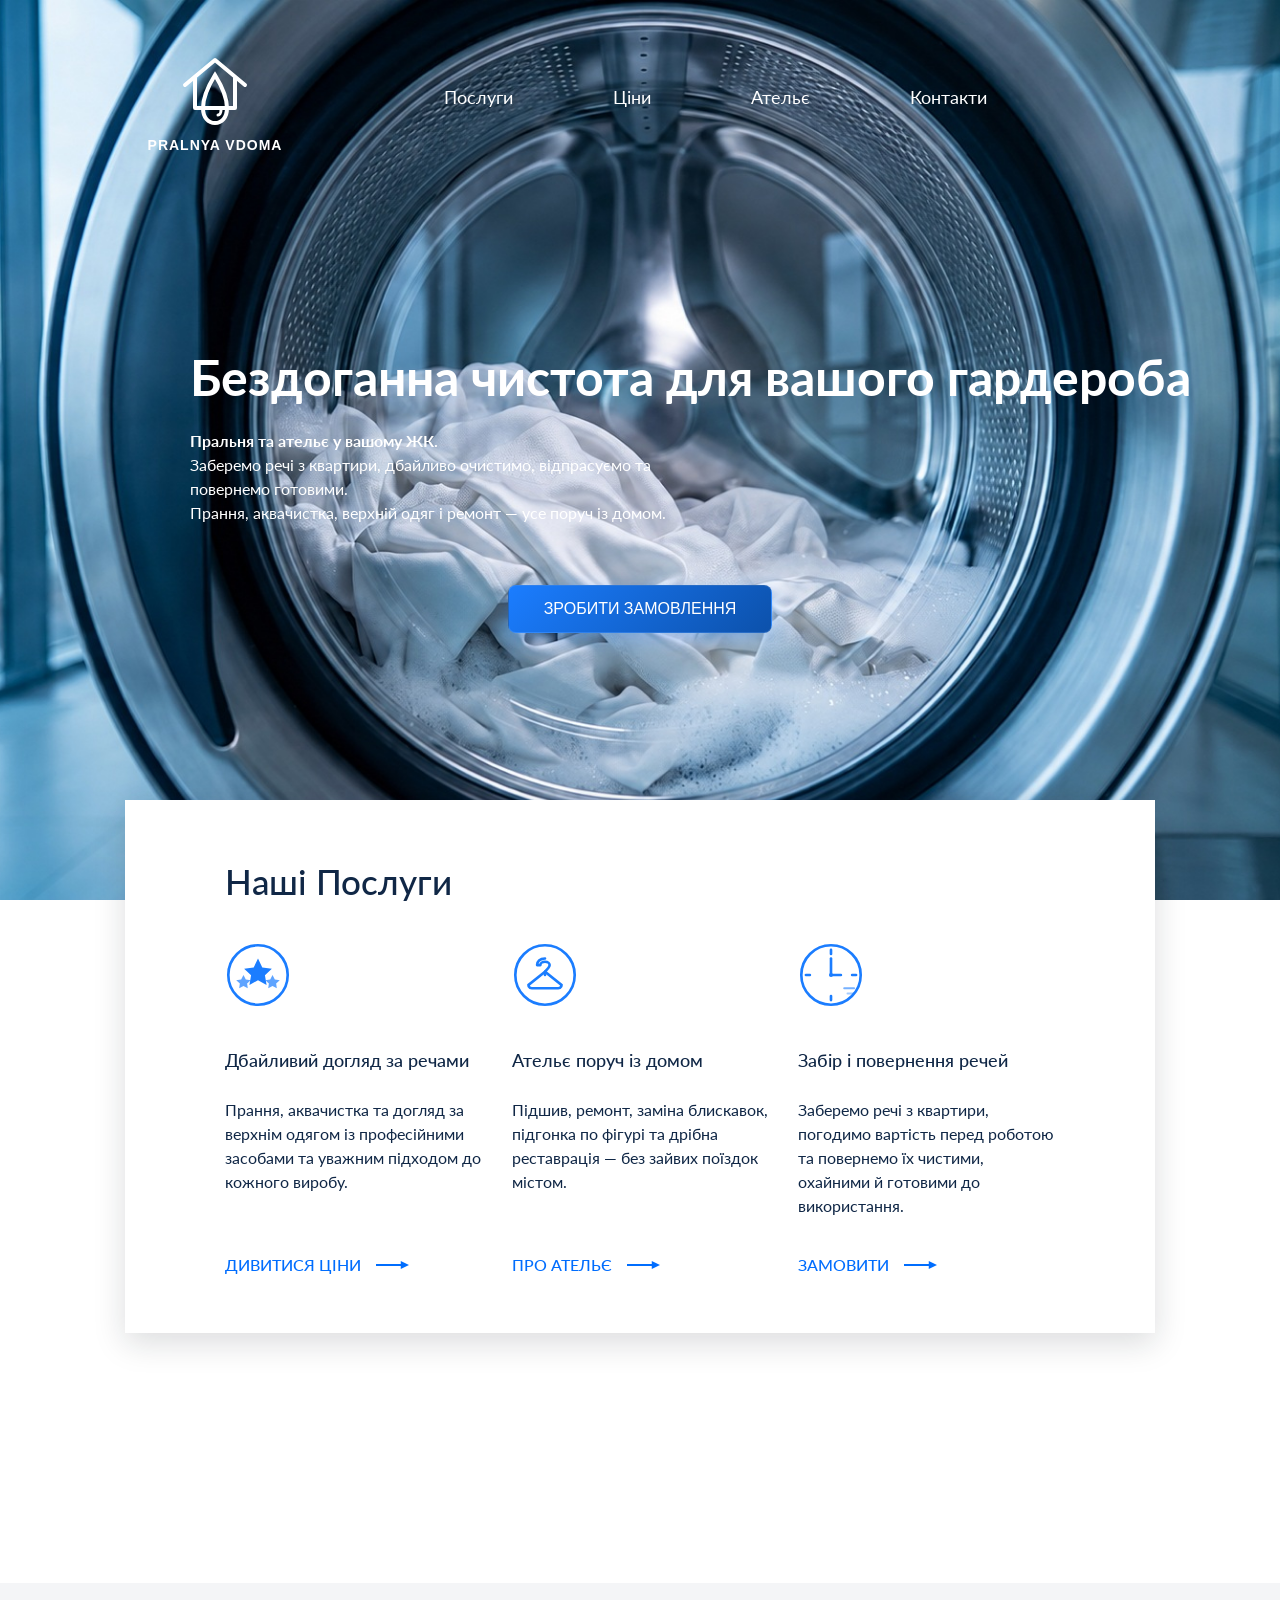
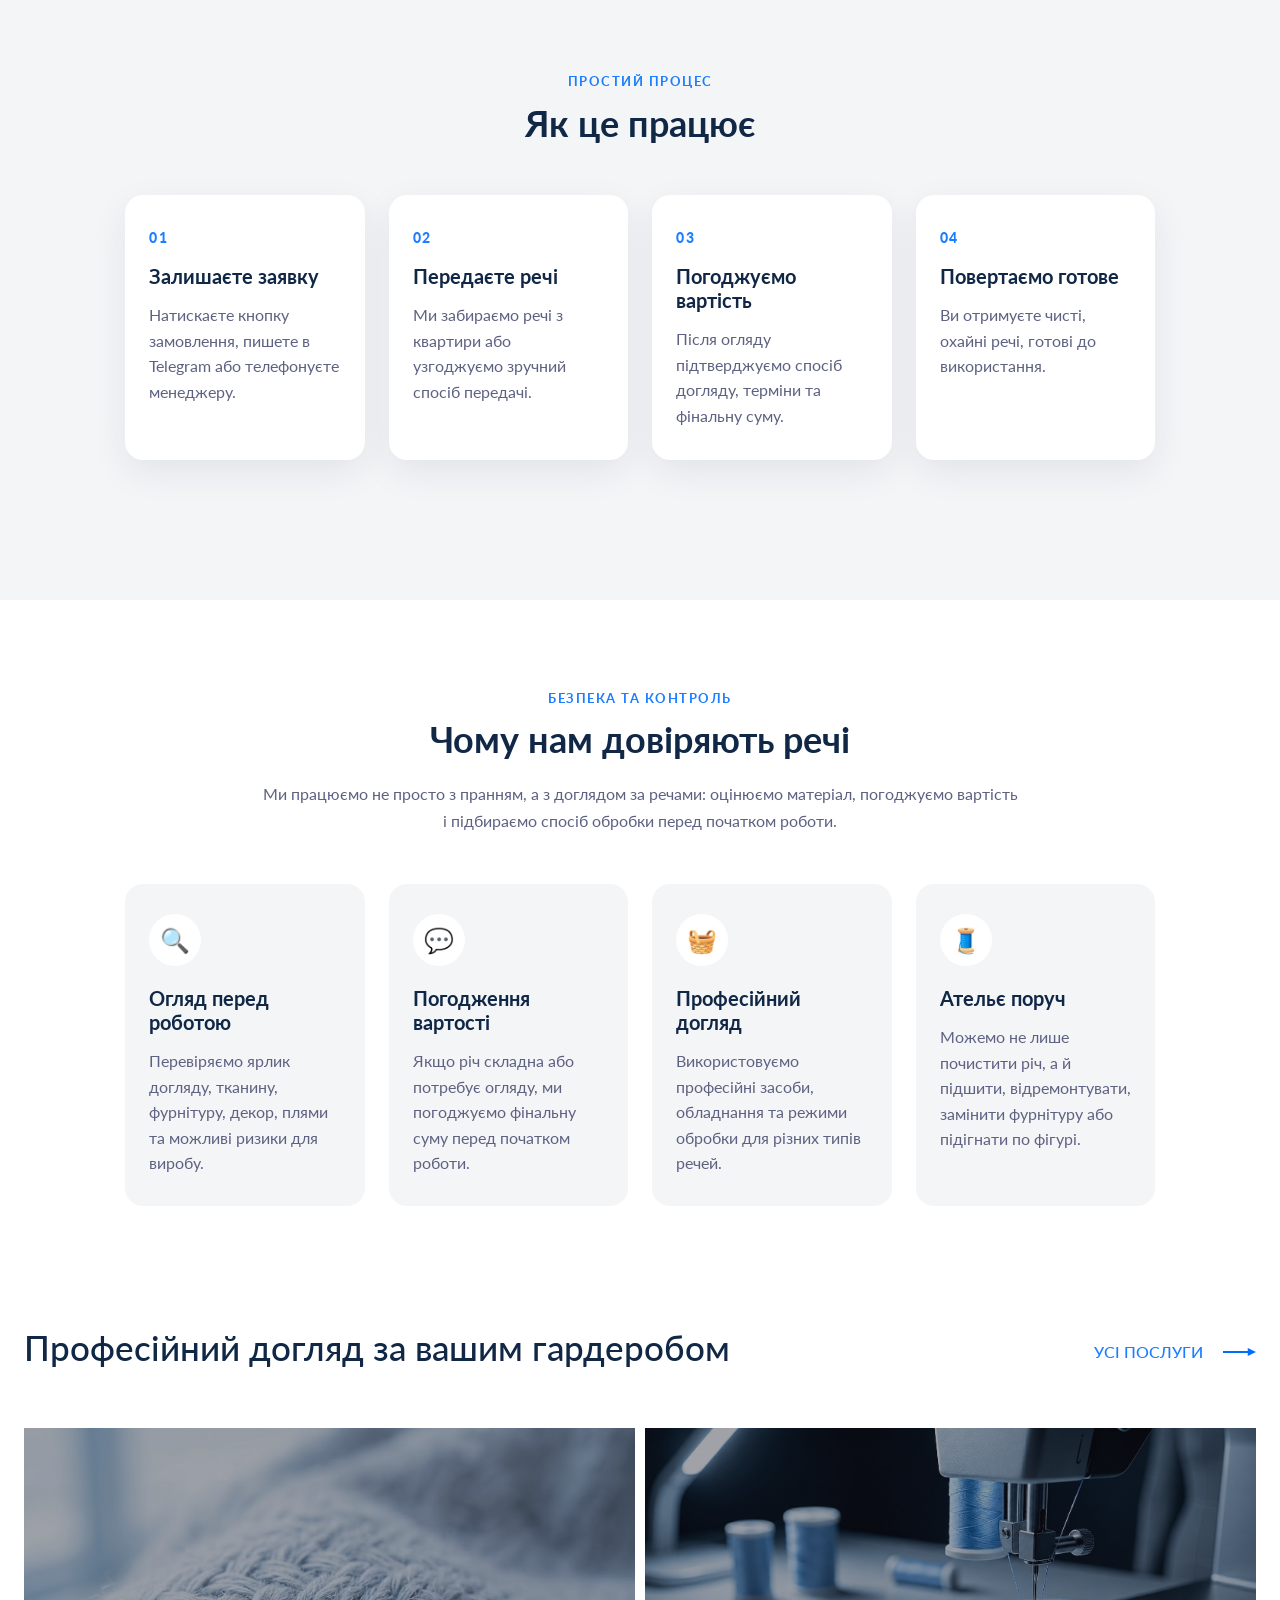
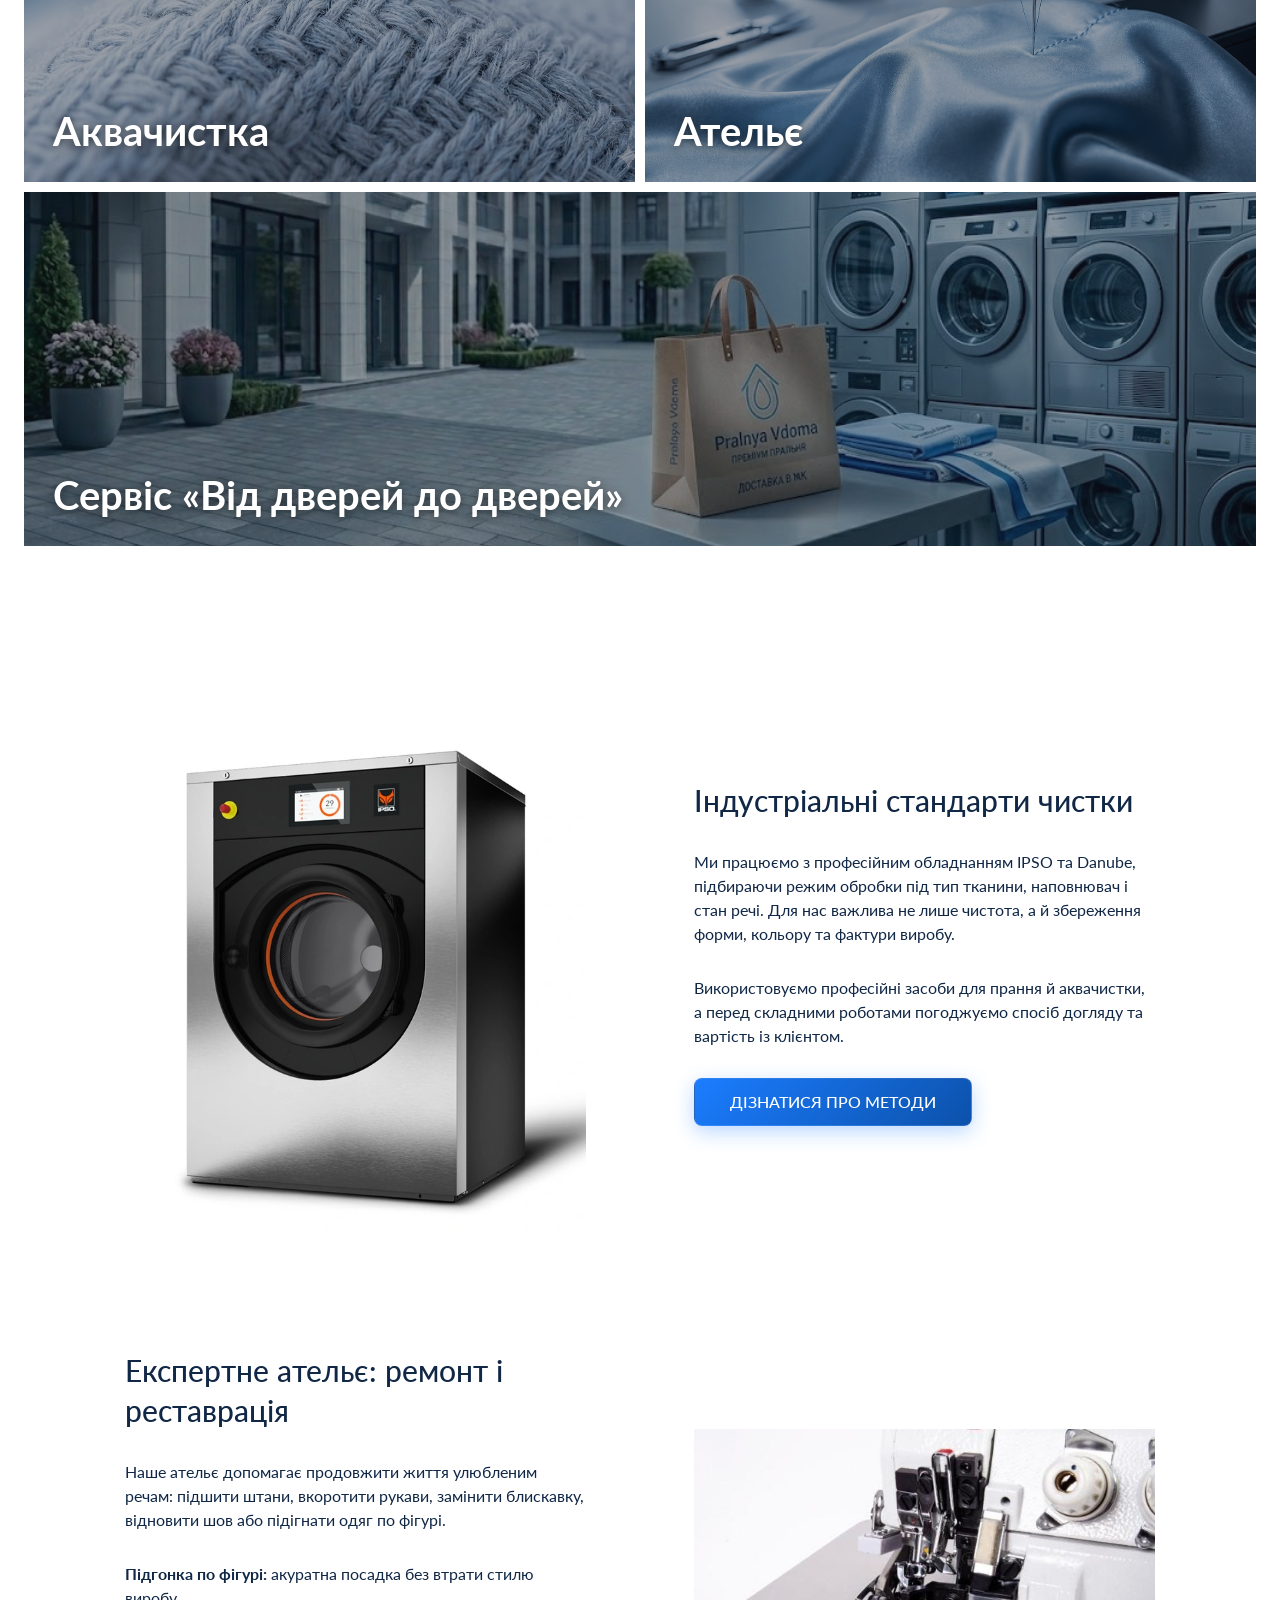
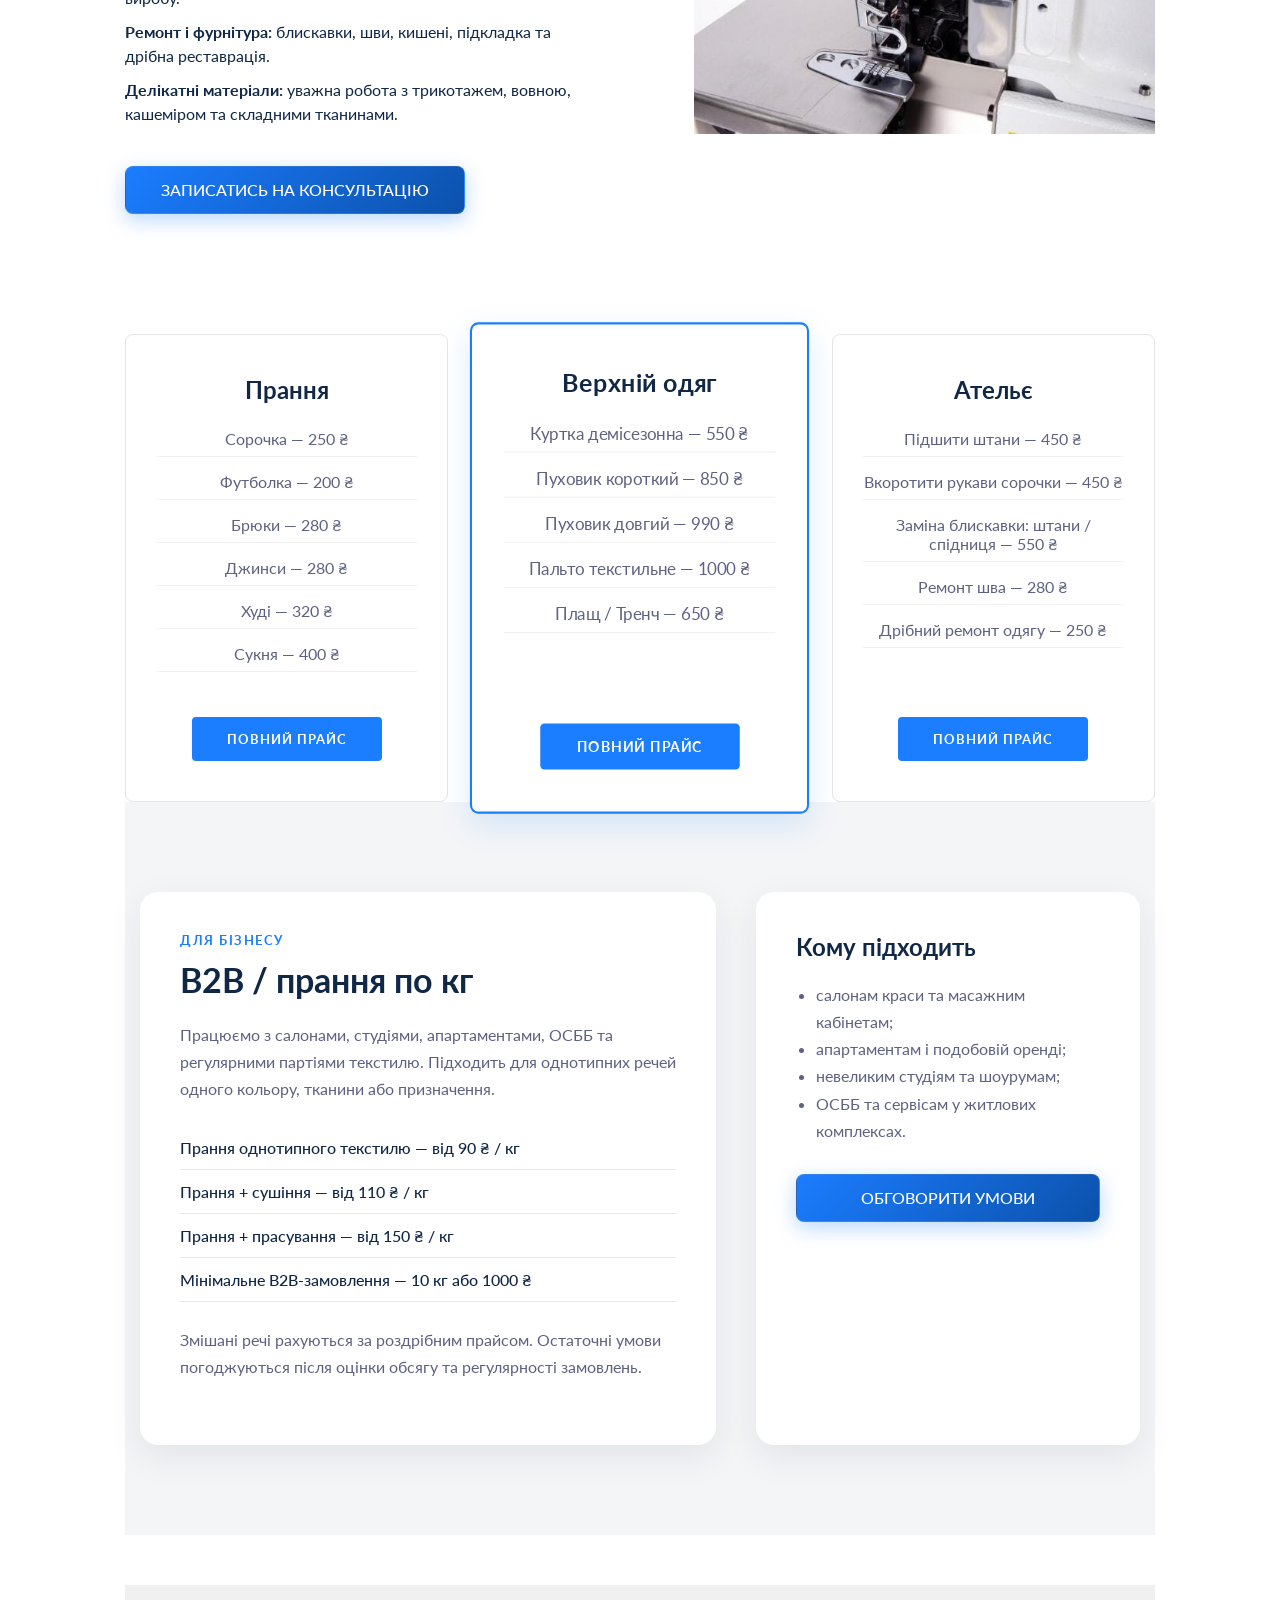
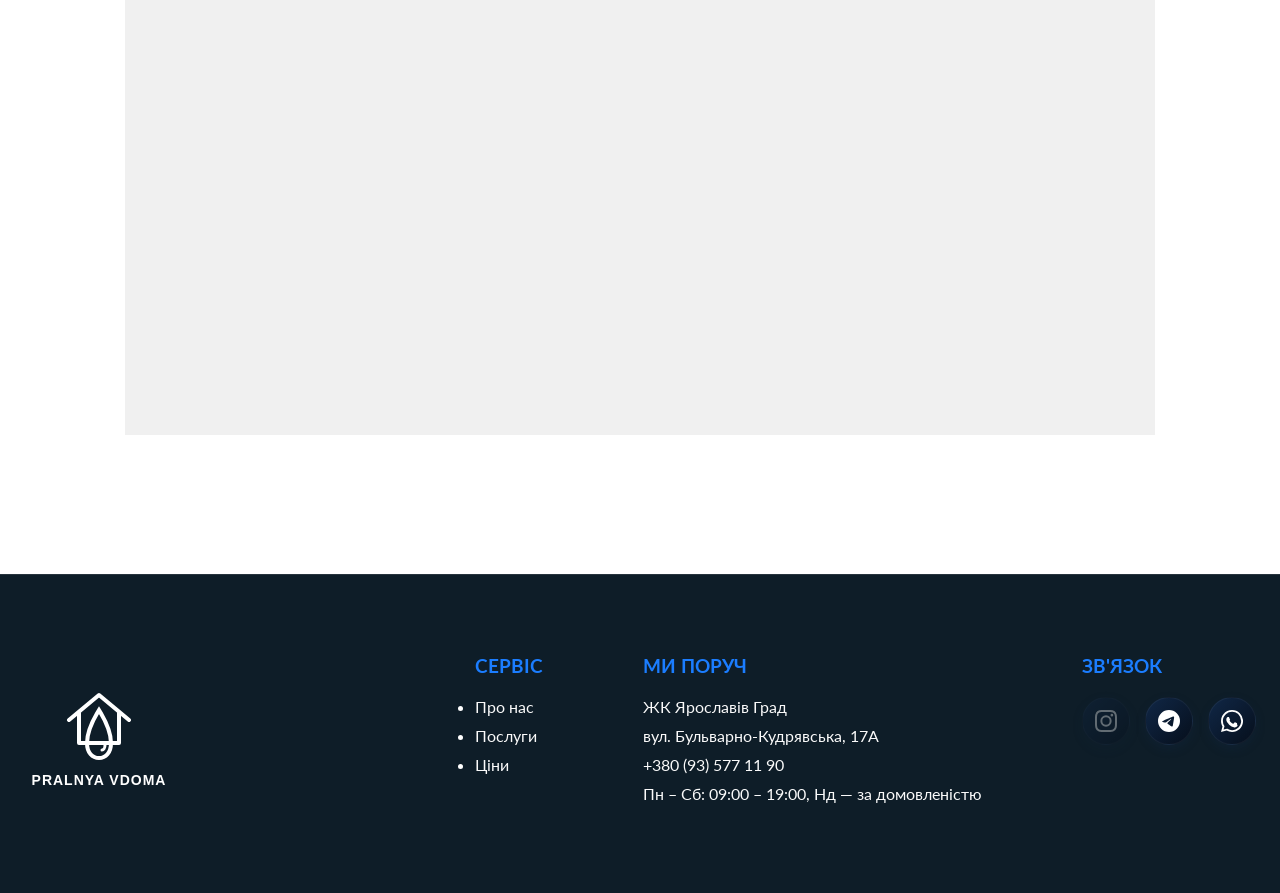
==== index.html @ 234499b7 "site: price list from single source (js/prices.js reads /api/prices, static copy built by tools/buil" ====
<!DOCTYPE html>
<html lang="uk">
<head>
    <meta charset="UTF-8">
    <meta name="viewport" content="width=device-width, initial-scale=1, viewport-fit=cover">
    <meta name="description" content="Пральня та ательє у Києві. Прання, аквачистка, догляд за верхнім одягом, домашній текстиль, ательє та забір речей з квартири.">
    <meta property="og:title" content="Pralnya Vdoma — пральня та ательє у Києві">
    <meta property="og:description" content="Прання, аквачистка, ательє, догляд за верхнім одягом та забір речей з квартири у Києві.">
    <meta property="og:image" content="https://mykich.github.io/pralnyavdoma/img/jpg/intro.jpg">
    <meta property="og:url" content="https://mykich.github.io/pralnyavdoma/">
    <meta property="og:type" content="website">
    <meta property="og:locale" content="uk_UA">
    <meta name="twitter:card" content="summary_large_image">
    <meta name="twitter:title" content="Pralnya Vdoma — пральня та ательє у Києві">
    <meta name="twitter:description" content="Прання, аквачистка, ательє та забір речей з квартири у Києві.">
    <meta name="twitter:image" content="https://mykich.github.io/pralnyavdoma/img/jpg/intro.jpg">
    <link rel="canonical" href="https://mykich.github.io/pralnyavdoma/">
    <link rel="preconnect" href="https://fonts.googleapis.com">
    <link rel="preconnect" href="https://fonts.gstatic.com" crossorigin>
    <link href="https://fonts.googleapis.com/css2?family=Lato:ital,wght@0,100;0,300;0,400;0,700;0,900;1,100;1,300;1,400;1,700;1,900&display=swap" rel="stylesheet">
    <link rel="stylesheet" href="./style/reset.css">
    <link rel="stylesheet" href="./style/style.css">
    <link rel="stylesheet" href="./style/adaptive.css">
    <title>Pralnya Vdoma — пральня та ательє у Києві</title>
    <link rel="icon" type="image/png" href="./img/favicon/favicon-96x96.png" sizes="96x96" />
    <link rel="icon" type="image/svg+xml" href="./img/favicon/favicon.svg" />
    <link rel="shortcut icon" href="./img/favicon/favicon.ico" />
    <link rel="apple-touch-icon" sizes="180x180" href="./img/favicon/apple-touch-icon.png" />
    <link rel="manifest" href="./img/favicon/site.webmanifest" />
    <script type="application/ld+json">
    {
      "@context": "https://schema.org",
      "@type": "DryCleaningOrLaundry",
      "name": "Pralnya Vdoma",
      "description": "Пральня та ательє у Києві: прання, аквачистка, верхній одяг, домашній текстиль, ательє, забір речей з квартири.",
      "url": "https://mykich.github.io/pralnyavdoma/",
      "image": "https://mykich.github.io/pralnyavdoma/img/jpg/intro.jpg",
      "telephone": "+380935771190",
      "priceRange": "₴₴",
      "address": {
        "@type": "PostalAddress",
        "streetAddress": "вул. Бульварно-Кудрявська, 17А",
        "addressLocality": "Київ",
        "addressCountry": "UA"
      },
      "openingHoursSpecification": [{
        "@type": "OpeningHoursSpecification",
        "dayOfWeek": ["Monday", "Tuesday", "Wednesday", "Thursday", "Friday", "Saturday"],
        "opens": "09:00",
        "closes": "19:00"
      }],
      "sameAs": ["https://t.me/CleanHomeKyivBot"]
    }
    </script>
</head>
<body>
    <!--header start-->
    <header class="header">
    <div class="wrapper">
        <div class="header__wrapper">
            <div class="header__logo">
                <a href="#intro" class="js-scroll">
                    <img class="header__logo-img header__logo-pic" src="./img/svg/intro__logo.svg" alt="Pralnya Vdoma">
                </a>
            </div>
            
            <nav class="header__nav">
                <ul class="header__list">
                    <li class="header__item"><a href="#services" class="header__link js-scroll">Послуги</a></li>
                    <li class="header__item"><a href="#prices" class="header__link js-scroll">Ціни</a></li>
                    <li class="header__item"><a href="#tailoring" class="header__link js-scroll">Ательє</a></li>
                    <li class="header__item"><a href="#contacts" class="header__link js-scroll">Контакти</a></li>
                </ul>
                <div class="header__nav-close">
                    <span class="header__nav-close-line"></span>
                    <span class="header__nav-close-line"></span>
                </div>
            </nav>

              <div class="header__burger" id="burger">
    <span class="burger-text">PRALNYA VDOMA</span>
             </div>
        </div>
    </div>
</header>
    <!--header end-->

    <!--intro start-->
<main class="main">
    <section class="intro" id="intro">
        <div class="wrapper">
            <h1 class="intro__title">Бездоганна чистота для вашого гардероба</h1>
           <p class="intro__text">
    <strong>Пральня та ательє у вашому ЖК.</strong><br>
    Заберемо речі з квартири, дбайливо очистимо, відпрасуємо та повернемо готовими.<br>
    Прання, аквачистка, верхній одяг і ремонт — усе поруч із домом.
</p>
            
            <!-- Ось тут замінили form на div і додали атрибути кнопці -->
            <div class="search__form">
    <fieldset class="serach__form-wrap search__form-fieldset">
        <div class="search__form-info search__form-info--center">
            <!-- Змінили places__card-link на js-open-methods -->
            <button type="button" class="search__btn js-open-methods" data-modal="modal-order-choice">ЗРОБИТИ ЗАМОВЛЕННЯ</button>
        </div>  
    </fieldset>
</div>
    </section>
<!--intro end-->

    <!--benefits start-->
    <section class="benefits" id="services"> <div class="wrapper"> <div class="benefits__wrapper">
            <h2 class="benefits__title">Наші Послуги</h2> <div class="benefits__cards">
                
                <div class="benefits__card">
                    <div class="benefits__card-image">
                        <img src="./img/svg/welcom_to_obigo.svg" alt="Преміальна якість" class="benefits__card_img">
                    </div>
                    <h3 class="benefits__card-title">Дбайливий догляд за речами</h3>
                    <p class="benefits__card-text">Прання, аквачистка та догляд за верхнім одягом із професійними засобами та уважним підходом до кожного виробу.</p>
                    <a href="#prices" class="benefits__card-search js-scroll">ДИВИТИСЯ ЦІНИ</a>
                </div>

                <div class="benefits__card">
                    <div class="benefits__card-image">
                        <img src="./img/svg/guid.svg" alt="Власне ательє" class="benefits__card_img">
                    </div>
                    <h3 class="benefits__card-title">Ательє поруч із домом</h3>
                    <p class="benefits__card-text">Підшив, ремонт, заміна блискавок, підгонка по фігурі та дрібна реставрація — без зайвих поїздок містом.</p>
                    <a href="#tailoring" class="benefits__card-search js-scroll">ПРО АТЕЛЬЄ</a>
                </div>

                <div class="benefits__card">
                    <div class="benefits__card-image">
                        <img src="./img/svg/Promoting_Local_Businesses.svg" alt="Швидкість та комфорт" class="benefits__card_img">
                    </div>
                    <h3 class="benefits__card-title">Забір і повернення речей</h3>
                    <p class="benefits__card-text">Заберемо речі з квартири, погодимо вартість перед роботою та повернемо їх чистими, охайними й готовими до використання.</p>
                    <a href="#contacts" class="benefits__card-search js-scroll">ЗАМОВИТИ</a>
                </div>
                
            </div>
        </div>  
    </div>
</section>
    <!--benefits start-->
<!--how it works start-->
<section class="how-it-works" id="how-it-works">
    <div class="wrapper">
        <div class="how-it-works__top">
            <p class="how-it-works__eyebrow">Простий процес</p>
            <h2 class="how-it-works__title">Як це працює</h2>
        </div>

        <div class="how-it-works__steps">
            <div class="how-it-works__step">
                <span class="how-it-works__number">01</span>
                <h3>Залишаєте заявку</h3>
                <p>Натискаєте кнопку замовлення, пишете в Telegram або телефонуєте менеджеру.</p>
            </div>

            <div class="how-it-works__step">
                <span class="how-it-works__number">02</span>
                <h3>Передаєте речі</h3>
                <p>Ми забираємо речі з квартири або узгоджуємо зручний спосіб передачі.</p>
            </div>

            <div class="how-it-works__step">
                <span class="how-it-works__number">03</span>
                <h3>Погоджуємо вартість</h3>
                <p>Після огляду підтверджуємо спосіб догляду, терміни та фінальну суму.</p>
            </div>

            <div class="how-it-works__step">
                <span class="how-it-works__number">04</span>
                <h3>Повертаємо готове</h3>
                <p>Ви отримуєте чисті, охайні речі, готові до використання.</p>
            </div>
        </div>
    </div>
</section>
<!--how it works end-->
<!--trust start-->
<section class="trust" id="trust">
    <div class="wrapper">
        <div class="trust__top">
            <p class="trust__eyebrow">Безпека та контроль</p>
            <h2 class="trust__title">Чому нам довіряють речі</h2>
            <p class="trust__subtitle">
                Ми працюємо не просто з пранням, а з доглядом за речами: оцінюємо матеріал,
                погоджуємо вартість і підбираємо спосіб обробки перед початком роботи.
            </p>
        </div>

        <div class="trust__cards">
            <div class="trust__card">
                <span class="trust__icon">🔍</span>
                <h3>Огляд перед роботою</h3>
                <p>
                    Перевіряємо ярлик догляду, тканину, фурнітуру, декор, плями та можливі ризики для виробу.
                </p>
            </div>

            <div class="trust__card">
                <span class="trust__icon">💬</span>
                <h3>Погодження вартості</h3>
                <p>
                    Якщо річ складна або потребує огляду, ми погоджуємо фінальну суму перед початком роботи.
                </p>
            </div>

            <div class="trust__card">
                <span class="trust__icon">🧺</span>
                <h3>Професійний догляд</h3>
                <p>
                    Використовуємо професійні засоби, обладнання та режими обробки для різних типів речей.
                </p>
            </div>

            <div class="trust__card">
                <span class="trust__icon">🧵</span>
                <h3>Ательє поруч</h3>
                <p>
                    Можемо не лише почистити річ, а й підшити, відремонтувати, замінити фурнітуру або підігнати по фігурі.
                </p>
            </div>
        </div>
    </div>
</section>
<!--trust end-->
    <section class="places">
    <div class="wrapper__full">
        <div class="places__top">
            <h2 class="places__title section__title">Професійний догляд за вашим гардеробом</h2>
            <a href="#!" class="places__view places__view-link" data-modal="modal-all-services">УСІ ПОСЛУГИ</a>
        </div>

        <div class="places__cards">
            <div class="places__card places__card-top">
                <img src="./img/jpg/квачистка.jpg" alt="Аквачистка" class="places__card-pic">
                <h3 class="places__card-title">Аквачистка</h3>
                <a href="#!" class="places__card-link" data-modal="modal-aquaclean"></a>
            </div>
             
            <div class="places__card places__card-top">
                <img src="./img/jpg/Ателье.jpg" alt="Ательє" class="places__card-pic">
                <h3 class="places__card-title">Ательє</h3>
                <a href="#!" class="places__card-link" data-modal="modal-atelier"></a>
            </div>
            
            <div class="places__card places__card-buttom">
                <img src="./img/jpg/доставка_2.jpg" alt="Доставка" class="places__card-pic">
                <h3 class="places__card-title">Сервіс «Від дверей до дверей»</h3>
                <a href="#!" class="places__card-link" data-modal="modal-delivery"></a>
            </div>
        </div>
    </div>
</section>
<!--places end-->


    <div class="guids" id="about">
    <div class="wrapper">
        <div class="guide__wrap">

          <div class="guide__goide guide">
    <div class="guide__pic">
        <img src="./img/jpg/pralna-mashina-dlya-pralni-20-kg.webp" alt="Обладнання IPSO серії IY" class="guide__thumb">
    </div>
    <div class="guide__info">
        <h3 class="guide__title">Індустріальні стандарти чистки</h3>
<p class="guide__text">
    Ми працюємо з професійним обладнанням IPSO та Danube, підбираючи режим обробки під тип тканини, наповнювач і стан речі.
    Для нас важлива не лише чистота, а й збереження форми, кольору та фактури виробу.
</p>
<p class="guide__text">
    Використовуємо професійні засоби для прання й аквачистки, а перед складними роботами погоджуємо спосіб догляду та вартість із клієнтом.
</p>
        <a href="#methodsModal" class="search__btn js-open-methods">
    ДІЗНАТИСЯ ПРО МЕТОДИ
</a>
    </div>
</div>

<div class="guide__goide guide" id="tailoring">
    <div class="guide__info">
        <h3 class="guide__title">Експертне ательє: ремонт і реставрація</h3>
<p class="guide__text">
    Наше ательє допомагає продовжити життя улюбленим речам: підшити штани, вкоротити рукави, замінити блискавку, відновити шов або підігнати одяг по фігурі.
</p>
<ul class="guide__features">
    <li><strong>Підгонка по фігурі:</strong> акуратна посадка без втрати стилю виробу.</li>
    <li><strong>Ремонт і фурнітура:</strong> блискавки, шви, кишені, підкладка та дрібна реставрація.</li>
    <li><strong>Делікатні матеріали:</strong> уважна робота з трикотажем, вовною, кашеміром та складними тканинами.</li>
</ul>
        <a href="#modal-tailoring" class="search__btn js-open-methods">
    ЗАПИСАТИСЬ НА КОНСУЛЬТАЦІЮ
</a>
    </div>
    <div class="guide__pic guide__pic-buttom">
        <img src="./img/jpg/швейня_ателье.jpg" alt="Майстерня Ательє Pralnya Vdoma" class="guide__thumb">
    </div>
</div>

    <!--prices start-->
<div class="prices__cards" id="prices">
    <div class="prices__card">
        <h3 class="prices__card-title">Прання</h3>
        <ul class="prices__list" data-price-ids="3,1,8,7,6,10"><li>Сорочка — 250 ₴</li><li>Футболка — 200 ₴</li><li>Брюки — 280 ₴</li><li>Джинси — 280 ₴</li><li>Худі — 320 ₴</li><li>Сукня — 400 ₴</li></ul>
        <a href="#!" class="prices__card-btn places__card-link" data-modal="modal-price-washing">ПОВНИЙ ПРАЙС</a>
    </div>

    <div class="prices__card prices__card-popular">
        <h3 class="prices__card-title">Верхній одяг</h3>
        <ul class="prices__list" data-price-ids="102,104,105,103,107"><li>Куртка демісезонна — 550 ₴</li><li>Пуховик короткий — 850 ₴</li><li>Пуховик довгий — 990 ₴</li><li>Пальто текстильне — 1000 ₴</li><li>Плащ / Тренч — 650 ₴</li></ul>
        <a href="#!" class="prices__card-btn places__card-link" data-modal="modal-price-outerwear">ПОВНИЙ ПРАЙС</a>
    </div>

    <div class="prices__card">
        <h3 class="prices__card-title">Ательє</h3>
        <ul class="prices__list" data-price-ids="601,605,603,602,607"><li>Підшити штани — 450 ₴</li><li>Вкоротити рукави сорочки — 450 ₴</li><li>Заміна блискавки: штани / спідниця — 550 ₴</li><li>Ремонт шва — 280 ₴</li><li>Дрібний ремонт одягу — 250 ₴</li></ul>
        <a href="#!" class="prices__card-btn places__card-link" data-modal="modal-price-atelier">ПОВНИЙ ПРАЙС</a>
    </div>
</div>
<!--prices end-->
<!--b2b start-->
<section class="b2b" id="b2b">
    <div class="wrapper">
        <div class="b2b__content">
            <div class="b2b__info">
                <p class="b2b__eyebrow">Для бізнесу</p>
                <h2 class="b2b__title">B2B / прання по кг</h2>
                <p class="b2b__text">
                    Працюємо з салонами, студіями, апартаментами, ОСББ та регулярними партіями текстилю.
                    Підходить для однотипних речей одного кольору, тканини або призначення.
                </p>

                <ul class="b2b__list" data-price-b2b><li>Прання однотипного текстилю — від 90 ₴ / кг</li><li>Прання + сушіння — від 110 ₴ / кг</li><li>Прання + прасування — від 150 ₴ / кг</li><li>Мінімальне B2B-замовлення — 10 кг або 1000 ₴</li></ul>

                <p class="b2b__note">
                    Змішані речі рахуються за роздрібним прайсом. Остаточні умови погоджуються після оцінки обсягу та регулярності замовлень.
                </p>
            </div>

            <div class="b2b__card">
                <h3>Кому підходить</h3>
                <ul>
                    <li>салонам краси та масажним кабінетам;</li>
                    <li>апартаментам і подобовій оренді;</li>
                    <li>невеликим студіям та шоурумам;</li>
                    <li>ОСББ та сервісам у житлових комплексах.</li>
                </ul>

                <a href="https://t.me/CleanHomeKyivBot?start=b2b" target="_blank" class="search__btn b2b__btn">
                    Обговорити умови
                </a>
            </div>
        </div>
    </div>
</section>
<!--b2b end-->
  
<!--maps start-->
       <section class="map">
    <div class="map__container">
        <iframe 
            src="https://www.google.com/maps/embed?pb=!1m18!1m12!1m3!1d2540.383186178385!2d30.50508687635601!3d50.45260117159265!2m3!1f0!2f0!3f0!3m2!1i1024!2i768!4f13.1!3m3!1m2!1s0x40d4ce5e1b5b591d%3A0xe4701bdf62ed0aaa!2z0pYQmiAi0K_RgNC-0YHQu9Cw0LLRltCyINCT0YDQsNC0Ig!5e0!3m2!1suk!2sua!4v1713271500000!5m2!1suk!2sua" 
            width="100%" 
            height="450" 
            class="map__iframe"
            allowfullscreen="" 
            loading="lazy" 
            referrerpolicy="no-referrer-when-downgrade">
        </iframe>
    </div>
</section>
<!--maps end-->
</main>
 <footer class="footer" id="contacts"> <div class="wrapper footer__wrapper">
        <div class="footer__item">
            <a href="#intro" class="footer__logo-link">
                <img src="./img/svg/intro__logo.svg" alt="Pralnya Vdoma" class="footer__logo-pic">
            </a>
        </div>

        <nav class="footer__menu"> <div class="footer__menu-items">
                <div class="footer__item-col">
                    <h3 class="footer__menu-title">СЕРВІС</h3>
                    <ul class="footer__menu-list">
                        <li><a href="#about" class="footer__menu-link">Про нас</a></li>
                        <li><a href="#services" class="footer__menu-link">Послуги</a></li>
                        <li><a href="#prices" class="footer__menu-link">Ціни</a></li>
                    </ul>
                </div>

                <div class="footer__item-col">
                    <h3 class="footer__menu-title">МИ ПОРУЧ</h3>
                    <ul class="footer__menu-list">
                        <li class="footer__menu-info">ЖК Ярославів Град</li>
                        <li class="footer__menu-info">вул. Бульварно-Кудрявська, 17А</li> 
                        <li class="footer__menu-info"><a href="tel:+380935771190" class="footer__menu-link">+380 (93) 577 11 90</a></li>
                        <li class="footer__menu-info">Пн – Сб: 09:00 – 19:00, Нд — за домовленістю</li>
                    </ul>
                </div>

                <div class="footer__item-col">
                    <h3 class="footer__menu-title">ЗВ'ЯЗОК</h3>
                    <div class="footer__socials footer__socials--compact">
                        <span class="social-link social-inst social-link--soon" title="Instagram — сторінка в розробці">
                            <svg viewBox="0 0 24 24" width="22" height="22" fill="currentColor">
                                <path d="M12 2.163c3.204 0 3.584.012 4.85.07 3.252.148 4.771 1.691 4.919 4.919.058 1.265.069 1.645.069 4.849 0 3.205-.012 3.584-.069 4.849-.149 3.225-1.664 4.771-4.919 4.919-1.266.058-1.644.07-4.85.07-3.204 0-3.584-.012-4.849-.07-3.26-.149-4.771-1.699-4.919-4.92-.058-1.265-.07-1.644-.07-4.849 0-3.204.013-3.583.07-4.849.149-3.227 1.664-4.771 4.919-4.919 1.266-.057 1.645-.069 4.849-.069zM12 0C8.741 0 8.333.014 7.053.072 2.695.272.273 2.69.073 7.052.014 8.333 0 8.741 0 12c0 3.259.014 3.668.072 4.948.2 4.358 2.618 6.78 6.98 6.98C8.333 23.986 8.741 24 12 24c3.259 0 3.668-.014 4.948-.072 4.354-.2 6.782-2.618 6.979-6.98.059-1.28.073-1.689.073-4.948 0-3.259-.014-3.667-.072-4.947-.196-4.354-2.617-6.78-6.979-6.98C15.668.014 15.259 0 12 0zm0 5.838a6.162 6.162 0 100 12.324 6.162 6.162 0 000-12.324zM12 16a4 4 0 110-8 4 4 0 010 8zm6.406-11.845a1.44 1.44 0 100 2.881 1.44 1.44 0 000-2.881z"/>
                            </svg>
                        </span>
                        
                        <a href="https://t.me/CleanHomeKyivBot" target="_blank" class="social-link social-tg" title="Telegram">
                            <svg viewBox="0 0 24 24" width="22" height="22" fill="currentColor">
                                <path d="M11.944 0A12 12 0 000 12a12 12 0 0012 12 12 12 0 0012-12A12 12 0 0012 0a12 12 0 00-.056 0zm4.962 7.224c.1-.002.321.023.465.14a.506.506 0 01.171.325c.016.093.036.306.02.472-.18 1.898-.962 6.502-1.36 8.627-.168.9-.499 1.201-.82 1.23-.696.065-1.225-.46-1.9-.902-1.056-.693-1.653-1.124-2.678-1.8-1.185-.78-.417-1.21.258-1.91.177-.184 3.247-2.977 3.307-3.23.007-.032.014-.15-.056-.212s-.174-.041-.249-.024c-.106.024-1.793 1.14-5.061 3.345-.48.33-.913.49-1.302.48-.428-.008-1.252-.241-1.865-.44-.752-.245-1.349-.374-1.297-.789.027-.216.325-.437.893-.663 3.498-1.524 5.83-2.529 6.998-3.014 3.332-1.386 4.025-1.627 4.476-1.635z"/>
                            </svg>
                        </a>
                        
                        <a href="https://wa.me/380935771190" target="_blank" class="social-link social-wa" title="WhatsApp">
                            <svg viewBox="0 0 24 24" width="22" height="22" fill="currentColor">
                                <path d="M12.031 0h-.01C5.405 0 .021 5.385.021 12.001c0 2.124.557 4.195 1.614 6.01L.005 24l6.115-1.604a11.95 11.95 0 005.912 1.564h.01c6.616 0 12.002-5.385 12.002-12.001A12.004 12.004 0 0012.031 0zm0 21.968h-.007a9.96 9.96 0 01-5.076-1.383l-.364-.216-3.774.99.998-3.681-.237-.377a9.957 9.957 0 01-1.522-5.302c0-5.513 4.488-10.002 10.003-10.002 2.672 0 5.183 1.04 7.072 2.93A9.953 9.953 0 0122.01 12.001c0 5.513-4.488 10.002-10.002 10.002h-.001zm5.492-7.513c-.302-.15-1.785-.882-2.062-.983-.277-.1-.478-.15-.68.151-.201.302-.781.983-.956 1.183-.176.202-.352.227-.653.076-1.644-.82-2.71-1.56-3.791-3.238-.176-.277.176-.251.472-.84.076-.151.038-.277-.019-.428-.057-.151-.68-1.64-.933-2.247-.245-.591-.497-.512-.68-.521h-.578c-.201 0-.528.075-.805.377-.277.302-1.056 1.032-1.056 2.518 0 1.486 1.082 2.922 1.233 3.123.15.201 2.13 3.25 5.158 4.557.72.31 1.282.495 1.721.633.722.229 1.38.196 1.898.118.578-.087 1.785-.73 2.036-1.436.251-.705.251-1.31.176-1.437-.076-.126-.277-.202-.578-.353z"/>
                            </svg>
                        </a>
                    </div>
                </div>
            </div>
        </nav>
    </div>
</footer>
  
   

<div class="modal" id="modal-all-services">
    <div class="modal__content modal__content--wide">
        <button class="modal__close">&times;</button>
        <h2 class="modal__title">Повний перелік послуг</h2>

        <div class="modal__services-grid">
            <div class="services-column">
                <h3 class="modal__services-title">🧺 Прання</h3>
                <ul class="modal__list">
                    <li>Сорочки, футболки, майки</li>
                    <li>Штани, джинси, шорти</li>
                    <li>Худі, світшоти, светри</li>
                    <li>Постільна білизна та рушники</li>
                </ul>
            </div>

            <div class="services-column">
                <h3 class="modal__services-title">💧 Аквачистка</h3>
                <ul class="modal__list">
                    <li>Делікатний догляд без агресивної хімії</li>
                    <li>Сукні, пальта, куртки</li>
                    <li>Пуховики та сезонний одяг</li>
                    <li>Речі, що потребують м’якої обробки</li>
                </ul>
            </div>

            <div class="services-column">
                <h3 class="modal__services-title">🧥 Верхній одяг</h3>
                <ul class="modal__list">
                    <li>Вітровки, куртки, жилети</li>
                    <li>Пуховики короткі та довгі</li>
                    <li>Пальта, плащі та тренчі</li>
                    <li>Шкіра, замша, хутро — після огляду</li>
                </ul>
            </div>

            <div class="services-column">
                <h3 class="modal__services-title">🛏️ Домашній текстиль</h3>
                <ul class="modal__list">
                    <li>Постільна білизна</li>
                    <li>Рушники, халати, пледи</li>
                    <li>Ковдри, подушки, наматрацники</li>
                    <li>Штори та тюль — після огляду</li>
                </ul>
            </div>

            <div class="services-column">
                <h3 class="modal__services-title">🧵 Ательє</h3>
                <ul class="modal__list">
                    <li>Підшити штани, вкоротити рукави</li>
                    <li>Заміна блискавок</li>
                    <li>Ремонт швів та кишень</li>
                    <li>Підгонка по фігурі та реставрація</li>
                </ul>
            </div>

            <div class="services-column">
                <h3 class="modal__services-title">🏢 B2B / по кг</h3>
                <ul class="modal__list">
                    <li>Прання однотипного текстилю</li>
                    <li>Прання + сушіння</li>
                    <li>Прання + прасування</li>
                    <li>Партії постільної білизни та рушників</li>
                </ul>
            </div>
        </div>

        <div class="modal__info-box">
            <strong>⚠️ Після огляду:</strong>
            натуральна шкіра, замша, хутро, весільні сукні, дизайнерські речі,
            речі з великою кількістю декору, речі без ярлика догляду та складні плями.
        </div>

        <div class="modal__cta">
            <p class="modal__cta-text">
                Бажаєте оформити замовлення або отримати консультацію?
            </p>
            <a href="https://t.me/CleanHomeKyivBot" class="search__btn" target="_blank">
                НАПИСАТИ В TELEGRAM
            </a>
        </div>
    </div>
</div>

<div id="methodsModal" class="modal">
    <div class="modal__content modal__content--methods">
        <button class="modal__close" id="closeMethods" aria-label="Закрити вікно">&times;</button>
        <h2 class="modal__title">Як ми працюємо з речами</h2>
        
        <div class="modal__methods-list">
            
            <!-- Крок 1: Огляд речі -->
            <div class="method-item">
                <div class="method-step-number">1</div>
                   
                <div class="method-text">
                    <h3>Огляд перед роботою</h3>
                    <p>
                        Перед обробкою ми оцінюємо матеріал, ярлик догляду, фурнітуру, декор,
                        плями та можливі ризики для форми або кольору виробу.
                    </p>
                </div>
            </div>

            <!-- Крок 2: Підбір догляду -->
            <div class="method-item">
                <div class="method-step-number">2</div>
                   
                <div class="method-text">
                    <h3>Підбір способу догляду</h3>
                    <p>
                        Для кожної речі підбираємо відповідний режим: прання, аквачистку,
                        делікатну обробку або попередній огляд майстром.
                    </p>
                </div>
            </div>

            <!-- Крок 3: Обладнання -->
            <div class="method-item">
                <div class="method-step-number">3</div>
                    
                <div class="method-text">
                    <h3>Професійне обладнання</h3>
                    <p>
                        Використовуємо індустріальне обладнання IPSO та Danube, професійні засоби
                        й режими, які допомагають зберегти форму, колір і фактуру речі.
                    </p>
                </div>
            </div>

            <!-- Крок 4: Контроль результату -->
            <div class="method-item">
                <div class="method-step-number">4</div>
                    
                <div class="method-text">
                    <h3>Контроль результату</h3>
                    <p>
                        Після обробки перевіряємо чистоту, стан виробу, охайність і готовність речі
                        до повернення клієнту.
                    </p>
                </div>
            </div>

        </div>
    </div>
</div>

<div id="modal-tailoring" class="modal">
    <div class="modal__content modal__content--small">
        <button class="modal__close" id="closeTailoring" aria-label="Закрити вікно">&times;</button>

        <h2 class="modal__title">Консультація майстра ательє</h2>

        <p class="modal__lead modal__lead--center">
            Опишіть, що потрібно зробити з річчю, або надішліть фото в Telegram.
            Майстер підкаже можливий варіант ремонту, орієнтовну вартість і чи потрібен огляд.
        </p>

        <div class="modal__info-box">
            <h3 class="modal__info-title">Коли варто звернутись</h3>
            <ul class="modal__list">
                <li>потрібно підшити штани, вкоротити рукави або довжину виробу;</li>
                <li>зламалась блискавка, розійшовся шов або пошкоджена кишеня;</li>
                <li>річ потрібно підігнати по фігурі;</li>
                <li>виріб потребує реставрації, заміни підкладки або складного ремонту.</li>
            </ul>
        </div>

        <div class="tailoring-options">
            <a href="https://t.me/CleanHomeKyivBot?start=atelier" target="_blank" class="contact-method">
                <img src="img/svg/telegram-icon.svg" alt="">
                <div>
                    <strong>Написати в Telegram</strong>
                    <span class="contact-method__accent">Можна надіслати фото речі та описати задачу</span>
                </div>
            </a>

            <a href="tel:+380935771190" class="contact-method">
                <img src="img/svg/phone-icon.svg" alt="">
                <div>
                    <strong>Зателефонувати менеджеру</strong>
                    <span>Підкажемо формат роботи та орієнтовну вартість</span>
                </div>
            </a>
        </div>

        <div class="modal__small-note">
            * Складні роботи, підгонка по фігурі, заміна підкладки та реставрація оцінюються після огляду виробу.
        </div>
    </div>
</div>

<!-- Модальне вікно: Прання -->
<div class="modal" id="modal-price-washing">
    <div class="modal__content">
        <button class="modal__close" aria-label="Закрити вікно">&times;</button>
        <h2 class="modal__title">Прайс: Прання та текстиль</h2>

        <table class="modal__table">
            <tbody data-price-sections="clothing,textile,ironing,extra"><tr><td>Футболка</td><td>200 ₴</td></tr><tr><td>Майка</td><td>180 ₴</td></tr><tr><td>Сорочка</td><td>250 ₴</td></tr><tr><td>Блуза</td><td>240 ₴</td></tr><tr><td>Светр</td><td>300 ₴</td></tr><tr><td>Худі</td><td>320 ₴</td></tr><tr><td>Джинси</td><td>280 ₴</td></tr><tr><td>Брюки</td><td>280 ₴</td></tr><tr><td>Спідниця</td><td>240 ₴</td></tr><tr><td>Сукня</td><td>400 ₴</td></tr><tr><td>Шорти</td><td>180 ₴</td></tr><tr><td>Світшот</td><td>320 ₴</td></tr><tr><td>Кофта</td><td>300 ₴</td></tr><tr><td colspan="2" class="modal__table-group">Домашній текстиль</td></tr><tr><td>Комплект постелі</td><td>450 ₴</td></tr><tr><td>Плед</td><td>550 ₴</td></tr><tr><td>Ковдра</td><td>600 ₴</td></tr><tr><td>Подушка</td><td>320 ₴</td></tr><tr><td>Ковдра пухова</td><td>1250 ₴</td></tr><tr><td>Подушка велика (50х60–70х70)</td><td>450 ₴</td></tr><tr><td>М'яка іграшка</td><td>350 ₴</td></tr><tr><td>Покривало</td><td>750 ₴</td></tr><tr><td>Тюль / органза</td><td>180 ₴ / м²</td></tr><tr><td>Штори прості</td><td>260 ₴ / м²</td></tr><tr><td>Штори щільні / на підкладці</td><td>320 ₴ / м²</td></tr><tr><td>Рушник малий</td><td>60 ₴</td></tr><tr><td>Халат</td><td>350 ₴</td></tr><tr><td>Наматрацник</td><td>800 ₴</td></tr><tr><td>Рушник великий</td><td>100 ₴</td></tr><tr><td colspan="2" class="modal__table-group">Прасування без прання</td></tr><tr><td>Футболка</td><td>90 ₴</td></tr><tr><td>Сорочка</td><td>130 ₴</td></tr><tr><td>Джинси</td><td>100 ₴</td></tr><tr><td>Брюки зі стрілками</td><td>180 ₴</td></tr><tr><td>Спідниця коротка</td><td>100 ₴</td></tr><tr><td>Спідниця довга</td><td>150 ₴</td></tr><tr><td>Сукня</td><td>250 ₴</td></tr><tr><td>Блуза</td><td>180 ₴</td></tr><tr><td>Кофта / Светр</td><td>200 ₴</td></tr><tr><td>Краватка</td><td>100 ₴</td></tr><tr><td>Комплект постільної білизни</td><td>200 ₴</td></tr><tr><td>Піджак</td><td>180 ₴</td></tr><tr><td>Пальто</td><td>320 ₴</td></tr><tr><td>Куртка</td><td>320 ₴</td></tr><tr><td colspan="2" class="modal__table-group">Додаткові послуги</td></tr><tr><td>Виведення плями</td><td>80 ₴</td></tr><tr><td>Чистка катишків</td><td>100 ₴</td></tr><tr><td>Кондиціонування</td><td>30 ₴</td></tr><tr><td>Відбілювання</td><td>40 ₴</td></tr><tr><td>Накрохмалювання білизни</td><td>200 ₴</td></tr></tbody>
        </table>

        <p class="modal__note">
            Ціни вказані за стандартний виріб. Остаточна вартість залежить від матеріалу,
            розміру, стану речі, плям, декору та складності обробки.
            Перед початком роботи ми погоджуємо вартість із клієнтом.
        </p>

        <a href="https://t.me/CleanHomeKyivBot?start=order" target="_blank" class="btn-order">
            Зробити замовлення в Telegram
        </a>
    </div>
</div>

<!-- Модальне вікно: Верхній одяг -->
<div class="modal" id="modal-price-outerwear">
    <div class="modal__content">
        <button class="modal__close" aria-label="Закрити вікно">&times;</button>
        <h2 class="modal__title">Прайс: Верхній одяг</h2>

        <table class="modal__table">
            <tbody data-price-sections="outerwear,aquaclean,shoes,accessories"><tr><td>Вітровка</td><td>480 ₴</td></tr><tr><td>Куртка демісезонна</td><td>550 ₴</td></tr><tr><td>Пальто текстильне</td><td>1000 ₴</td></tr><tr><td>Пуховик короткий</td><td>850 ₴</td></tr><tr><td>Пуховик довгий</td><td>990 ₴</td></tr><tr><td>Куртка джинсова</td><td>480 ₴</td></tr><tr><td>Плащ / Тренч</td><td>650 ₴</td></tr><tr><td>Жилет</td><td>400 ₴</td></tr><tr><td>Піджак</td><td>650 ₴</td></tr><tr><td colspan="2" class="modal__table-group">Аквачистка (преміум)</td></tr><tr><td>Весільна сукня</td><td>3000 ₴</td></tr><tr><td>Кашемір</td><td>650 ₴</td></tr><tr><td colspan="2" class="modal__table-group">Взуття</td></tr><tr><td>Кросівки</td><td>550 ₴ / пара</td></tr><tr><td>Черевики</td><td>700 ₴ / пара</td></tr><tr><td colspan="2" class="modal__table-group">Аксесуари</td></tr><tr><td>Рюкзак</td><td>550 ₴</td></tr><tr><td>Сумка</td><td>650 ₴</td></tr><tr><td>Краватка</td><td>150 ₴</td></tr><tr><td>Шарф / Хустка</td><td>300 ₴</td></tr></tbody>
        </table>

        <p class="modal__note">
            Шкіра, замша, хутро та речі зі складним декором приймаються тільки після огляду.
            Ціни вказані за стандартний виріб. Перед початком роботи ми погоджуємо вартість із клієнтом.
        </p>

        <a href="https://t.me/CleanHomeKyivBot?start=order" target="_blank" class="btn-order">
            Зробити замовлення в Telegram
        </a>
    </div>
</div>

<!-- Модальне вікно: Ательє -->
<div class="modal" id="modal-price-atelier">
    <div class="modal__content">
        <button class="modal__close" aria-label="Закрити вікно">&times;</button>
        <h2 class="modal__title">Прайс: Ательє</h2>

        <table class="modal__table">
            <tbody data-price-sections="atelier"><tr><td>Підшити штани</td><td>450 ₴</td></tr><tr><td>Ремонт шва</td><td>280 ₴</td></tr><tr><td>Заміна блискавки: штани / спідниця</td><td>550 ₴</td></tr><tr><td>Укоротити сукню / спідницю</td><td>550 ₴</td></tr><tr><td>Вкоротити рукави сорочки</td><td>450 ₴</td></tr><tr><td>Ремонт кишень</td><td>450 ₴</td></tr><tr><td>Дрібний ремонт одягу</td><td>250 ₴</td></tr><tr><td>Підшити джинси зі збереженням фабричного шву</td><td>600 ₴</td></tr><tr><td>Вкоротити рукави піджака / пальто / куртки</td><td>900 ₴</td></tr><tr><td>Заміна блискавки: куртка / вітровка</td><td>900 ₴</td></tr><tr><td>Заміна блискавки: пуховик / пальто</td><td>1200 ₴</td></tr><tr><td>Пришити ґудзик</td><td>80 ₴</td></tr></tbody>
            <tbody>
            <tr><td>Підгонка по фігурі</td><td>після огляду</td></tr>
            <tr><td>Заміна підкладки</td><td>після огляду</td></tr>
            <tr><td>Реставрація одягу</td><td>після огляду</td></tr>
        </tbody>
        </table>

        <p class="modal__note">
            Точна вартість ательє залежить від складності роботи, матеріалу виробу та фурнітури.
            Перед початком роботи ми погоджуємо вартість із клієнтом.
        </p>

        <a href="https://t.me/CleanHomeKyivBot?start=atelier" target="_blank" class="btn-order">
            Зробити замовлення в Telegram
        </a>
    </div>
</div>

<!-- Модальне вікно: Вибір способу замовлення -->
<div class="modal" id="modal-order-choice">
    <div class="modal__content">
       <button class="modal__close" aria-label="Закрити вікно">&times;</button>
        <h2 class="modal__title">Як вам зручніше?</h2>
        <p class="modal__lead modal__lead--center modal__lead--spaced">
            Оберіть формат зв'язку, і ми допоможемо з вашим замовленням.
        </p>
        
        <div class="order-choice">
            <a href="https://t.me/CleanHomeKyivBot?start=order" target="_blank" class="btn-order btn-premium-blue">
                📱 Оформити через Telegram
            </a>
            
            <a href="tel:+380935771190" class="btn-order btn-premium-dark">
                📞 Зателефонувати менеджеру
            </a>
        </div>
    </div> </div>
    <a href="tel:+380935771190" class="mobile-call-btn js-mobile-call">
    <svg viewBox="0 0 24 24" width="24" height="24" fill="none" stroke="currentColor" stroke-width="2" stroke-linecap="round" stroke-linejoin="round">
        <path d="M22 16.92v3a2 2 0 0 1-2.18 2 19.79 19.79 0 0 1-8.63-3.07 19.5 19.5 0 0 1-6-6 19.79 19.79 0 0 1-3.07-8.67A2 2 0 0 1 4.11 2h3a2 2 0 0 1 2 1.72 12.81 12.81 0 0 0 .63 2.81 2 2 0 0 1-.45 2.11L8.09 9.91a16 16 0 0 0 6 6l1.27-1.27a2 2 0 0 1 2.11-.45 12.84 12.84 0 0 0 2.81.63A2 2 0 0 1 22 16.92z"></path>
    </svg>
</a>
     <a href="#" class="scroll-top-btn js-scroll-top" aria-label="Нагору">
    <svg viewBox="0 0 24 24" width="24" height="24" fill="none" stroke="currentColor" stroke-width="2" stroke-linecap="round" stroke-linejoin="round">
        <line x1="12" y1="19" x2="12" y2="5"></line>
        <polyline points="5 12 12 5 19 12"></polyline>
    </svg>
</a>
<!-- Модальне вікно: Аквачистка -->
<div class="modal" id="modal-aquaclean">
    <div class="modal__content modal__content--medium">
        <button class="modal__close" aria-label="Закрити вікно">&times;</button>
        <h2 class="modal__title">Аквачистка</h2>

        <p class="modal__lead">
            Аквачистка — це делікатний спосіб догляду за речами, яким потрібна м’яка обробка без агресивної хімії.
            Ми підбираємо режим під матеріал, наповнювач, стан виробу та рекомендації на ярлику.
        </p>

        <div class="modal__info-box">
            <h3 class="modal__info-title">Коли підходить аквачистка</h3>
            <ul class="modal__list">
                <li>для пуховиків, курток, пальт, жилетів та тренчів;</li>
                <li>для речей, які не хочеться прати звичайним способом;</li>
                <li>для делікатних тканин, наповнювачів і складнішої фурнітури;</li>
                <li>коли важливо зберегти форму, колір і фактуру виробу.</li>
            </ul>
        </div>

        <p class="modal__lead">
            Орієнтир вартості: <strong>від 480 ₴</strong>.
            Верхній одяг, пуховики та речі зі складними матеріалами оцінюються індивідуально після огляду.
        </p>

        <p class="modal__note">
            Перед початком роботи ми погоджуємо спосіб догляду та вартість із клієнтом.
            Повний прайс доступний у розділі «Ціни».
        </p>

        <a href="https://t.me/CleanHomeKyivBot?start=order" target="_blank" class="btn-order">
            Оформити замовлення в Telegram
        </a>
    </div>
</div>

<!-- Модальне вікно: Ательє -->
<div class="modal" id="modal-atelier">
    <div class="modal__content modal__content--medium">
        <button class="modal__close" aria-label="Закрити вікно">&times;</button>
        <h2 class="modal__title">Ательє</h2>

        <p class="modal__lead">
            Власне ательє поруч із домом — для ремонту, підгонки та відновлення речей без зайвих поїздок містом.
            Ми працюємо з повсякденним, верхнім та делікатним одягом, враховуючи посадку, матеріал і конструкцію виробу.
        </p>

        <div class="modal__info-box">
            <h3 class="modal__info-title">Що можна зробити</h3>
            <ul class="modal__list">
                <li>підшити штани, вкоротити рукави або довжину виробу;</li>
                <li>замінити блискавку, відновити шов, кишеню чи підкладку;</li>
                <li>підігнати одяг по фігурі;</li>
                <li>виконати дрібний ремонт або реставрацію улюбленої речі.</li>
            </ul>
        </div>

        <p class="modal__lead">
            Базові роботи: <strong>від 250 ₴</strong>.
            Складні роботи, підгонка по фігурі, підкладка та реставрація оцінюються після огляду.
        </p>

        <p class="modal__note">
            Майстер погоджує вартість перед початком роботи. Якщо річ потребує примірки або додаткової оцінки,
            ми попередньо зв’яжемося з вами.
        </p>

        <a href="https://t.me/CleanHomeKyivBot?start=atelier" target="_blank" class="btn-order">
            Записатись на консультацію
        </a>
    </div>
</div>

<!-- Модальне вікно: Забір і доставка -->
<div class="modal" id="modal-delivery">
    <div class="modal__content modal__content--medium">
        <button class="modal__close" aria-label="Закрити вікно">&times;</button>
        <h2 class="modal__title">Забір і доставка</h2>

        <p class="modal__lead">
            Сервіс створений для мешканців ЖК: вам не потрібно везти речі через місто.
            Ми заберемо замовлення з квартири, передамо його в роботу та повернемо чистим, охайним і готовим до використання.
        </p>

        <div class="modal__info-box">
            <h3 class="modal__info-title">Як це працює</h3>
            <ul class="modal__list">
                <li>ви залишаєте заявку в Telegram або телефоном;</li>
                <li>ми уточнюємо речі, час забору та орієнтовну вартість;</li>
                <li>після огляду погоджуємо фінальну суму перед роботою;</li>
                <li>готове замовлення повертаємо у зручний для вас час.</li>
            </ul>
        </div>

        <p class="modal__lead">
            Для регулярних замовлень і B2B-партій можливі окремі умови.
        </p>

        <p class="modal__note">
            Якщо річ потребує огляду, складної чистки або ремонту, менеджер зв’яжеться з вами перед початком роботи.
        </p>

        <a href="https://t.me/CleanHomeKyivBot?start=order" target="_blank" class="btn-order">
            Оформити замовлення
        </a>
    </div>
</div>
<script src="./js/style.js"></script>
<script src="./js/prices.js?v=2026-11-25"></script>
</body>
</html>
---- style/style.css ----
/* =========================================
   BASIC START
   ========================================= */
* {
    box-sizing: border-box;
    margin: 0;
    padding: 0;
}

html, body {
    font-family: 'Lato', sans-serif;
    font-size: 16px;
    color: #102746;
    background-color: #fff;
    margin: 0 !important;
    padding: 0 !important;
    width: 100%;
    overflow-x: hidden; /* Щоб нічого не їхало вбік */
    scroll-behavior: smooth; /* Плавний скрол для всієї сторінки */
}

img {
    max-width: 100%;
    height: auto;
}

.wrapper {
    max-width: 1060px;
    margin: 0 auto;
    padding: 0 15px;
}

.wrapper__full {
    max-width: 1262px;
    margin: 0 auto;
    padding: 0 15px;
}

.section__title {
    font-weight: 500;
    font-size: 35px;
    line-height: 42px;
    position: relative;
    padding-bottom: 10px;
}
/* BASIC END */

/* =========================================
   БАЗОВІ КНОПКИ (Об'єднані стилі)
   ========================================= */
.search__btn {
    display: inline-flex;
    align-items: center;
    justify-content: center;
    padding: 15px 35px;
    font-size: 16px;
    font-weight: 500;
    text-decoration: none;
    text-transform: uppercase;
    border-radius: 8px;
    border: 1px solid rgba(255, 255, 255, 0.1) !important;
    cursor: pointer;
    line-height: 1;
    background: linear-gradient(135deg, #1B7DFF 0%, #0C51AB 100%) !important;
    box-shadow: 0 6px 20px rgba(27, 125, 255, 0.3) !important;
    transition: all 0.3s ease !important;
    color: #fff !important;
}

.search__btn:hover {
    background: linear-gradient(135deg, #0C51AB 0%, #1B7DFF 100%) !important;
    box-shadow: 0 8px 25px rgba(27, 125, 255, 0.5) !important;
    transform: translateY(-2px) !important;
}

.search__form-fieldset {
    border: none;
    padding: 0;
}

.search__form-info--center {
    display: flex;
    justify-content: center;
    background: none;
}

.btn-icon {
    margin-left: 15px;
    width: 25px;
    height: auto;
    transition: transform 0.2s ease;
}

.search__btn:hover .btn-icon {
    transform: translateX(5px);
}

/* =========================================
   HEADER START
   ========================================= */
.header {
    position: fixed;
    top: 0;
    left: 0;
    width: 100%;
    z-index: 1000;
    padding: 20px 0;
    margin: 0;
    transition: 0.3s background;
    box-sizing: border-box;
}

.header_activ {
    background: #102746;
    padding: 10px 0;
}

.header__wrapper {
    display: flex;
    justify-content: space-between;
    align-items: center;
    max-width: 1262px; 
    margin: 0 auto;    
    padding: 0 15px;   
    width: 100%;
}

.header__logo {
    display: flex;
    margin: 0 !important;
    padding: 0 !important;
}

.header__list {
    display: flex;
    list-style: none;
    flex-wrap: wrap;
    gap: 100px;
}
.header__nav{
        justify-content: center; 
        margin: 0 auto;
}
.header__link {
    font-size: 18px;
    color: #fff;
    line-height: 24px;
    text-decoration: none;
    transition: opacity .2s linear;
}

.header__link:hover { opacity: .75; }

/* ТЕКСТОВЕ МЕНЮ ЗАМІСТЬ БУРГЕРА */
.header__burger {
    width: auto !important;
    height: auto !important;
    background: transparent !important;
    display: flex !important;
    align-items: center !important;
    justify-content: center !important;
    position: relative !important;
    z-index: 100 !important; 
    cursor: pointer !important;
}

.header__burger::before,
.header__burger::after,
.header__burger > span:not(.burger-text) {
    display: none !important;
}

.burger-text {
    display: block !important;
    font-size: 16px !important;
    font-weight: 700 !important;
    text-transform: uppercase !important;
    letter-spacing: 1.5px !important;
    color: #fff !important; 
    transition: all 0.3s ease !important;
}

.header__burger.active .burger-text {
    color: #1B7DFF !important; 
    transform: scale(0.95);
}
/* HEADER END */

/* =========================================
   INTRO START
   ========================================= */
.intro {
    min-height: 100vh;
    background: url(../img/jpg/intro.jpg) no-repeat center;
    background-size: cover;
    display: flex;
    align-items: center;
    color: #fff;
    margin-top: 0 !important;  
    padding-top: 80px;         
    box-sizing: border-box;
}

.intro__title {
    max-width: 900px;      
    width: 100%;           
    white-space: nowrap;   
    font-size: 50px;       
    line-height: 60px;
    margin-bottom: 22px;
}

.intro__text {
    font-size: 16px;
    line-height: 24px;
    max-width: 540px;
    margin-bottom: 60px;
}
/* INTRO END */
/* =========================================
   HOW IT WORKS START
   ========================================= */
.how-it-works {
    padding: 90px 0 140px;
    background: #F4F5F7;
}

.how-it-works__top {
    text-align: center;
    margin-bottom: 50px;
}

.how-it-works__eyebrow {
    color: #1B7DFF;
    font-weight: 700;
    text-transform: uppercase;
    letter-spacing: 1.5px;
    font-size: 13px;
    margin-bottom: 12px;
}

.how-it-works__title {
    font-size: 36px;
    color: #102746;
    font-weight: 700;
}

.how-it-works__steps {
    display: grid;
    grid-template-columns: repeat(4, 1fr);
    gap: 24px;
}

.how-it-works__step {
    background: #fff;
    border-radius: 18px;
    padding: 32px 24px;
    box-shadow: 0 12px 35px rgba(16, 39, 70, 0.08);
    min-height: 230px;
}

.how-it-works__number {
    display: inline-block;
    color: #1B7DFF;
    font-size: 14px;
    font-weight: 900;
    letter-spacing: 1.5px;
    margin-bottom: 18px;
}

.how-it-works__step h3 {
    color: #102746;
    font-size: 20px;
    margin-bottom: 14px;
}

.how-it-works__step p {
    color: #5E6282;
    line-height: 1.6;
}
/* HOW IT WORKS END */
/* =========================================
   TRUST START
   ========================================= */
.trust {
    padding: 90px 0 120px;
    background: #fff;
}

.trust__top {
    text-align: center;
    max-width: 760px;
    margin: 0 auto 50px;
}

.trust__eyebrow {
    color: #1B7DFF;
    font-weight: 700;
    text-transform: uppercase;
    letter-spacing: 1.5px;
    font-size: 13px;
    margin-bottom: 12px;
}

.trust__title {
    font-size: 36px;
    line-height: 1.2;
    color: #102746;
    font-weight: 700;
    margin-bottom: 18px;
}

.trust__subtitle {
    color: #5E6282;
    line-height: 1.7;
}

.trust__cards {
    display: grid;
    grid-template-columns: repeat(4, 1fr);
    gap: 24px;
}

.trust__card {
    background: #F4F5F7;
    border-radius: 18px;
    padding: 30px 24px;
    min-height: 240px;
    transition: 0.3s ease;
}

.trust__card:hover {
    transform: translateY(-4px);
    box-shadow: 0 12px 35px rgba(16, 39, 70, 0.08);
}

.trust__icon {
    display: inline-flex;
    align-items: center;
    justify-content: center;
    width: 52px;
    height: 52px;
    background: #fff;
    border-radius: 50%;
    font-size: 24px;
    margin-bottom: 20px;
}

.trust__card h3 {
    color: #102746;
    font-size: 20px;
    margin-bottom: 14px;
}

.trust__card p {
    color: #5E6282;
    line-height: 1.6;
}
/* TRUST END */
/* =========================================
   BENEFITS START
   ========================================= */
.benefits {
    margin-bottom: 131px;
    position: relative;
    background-color: transparent;
    scroll-margin-top: 150px;
}

.benefits__wrapper {
    max-width: 1262px;
    background-color: #ffffff !important;
    margin: 0 auto;
    box-shadow: 0px 10px 30px rgba(21, 24, 36, 0.15);
    position: relative;
    top: -100px; 
    z-index: 20;
    padding: 60px 100px;
    display: block;
}

.benefits__title {
    font-size: 35px;
    font-weight: 500;
    color: #102746;
    margin-bottom: 40px;
    display: block;
}

.benefits__cards {
    display: flex;
    justify-content: space-between;
    align-items: stretch; 
    gap: 30px;
}

.benefits__card {
    display: flex;
    flex-direction: column; 
    flex: 1 1 0;
}

.benefits__card-image {
    margin-bottom: 37px;
    max-width: 66px;
    display: block;
}

.benefits__card-title {
    color: #102746;
    font-weight: 500;
    font-size: 18px;
    line-height: 24px;
    margin-bottom: 26px;
}

.benefits__card-text {
    color: #102746;
    font-weight: 400;
    font-size: 16px;
    line-height: 24px;
    margin-bottom: 39px;
    flex-grow: 1; 
}

.benefits__card-search {
    color: #006DFE;
    font-weight: 500;
    font-size: 16px;
    text-decoration: none;
    display: inline-flex; 
    align-items: center;    
    text-transform: uppercase;
    margin-top: auto; 
    line-height: 1;        
}

.benefits__card-search::after {
    content: '';
    display: inline-block;
    width: 33px;
    height: 8px;
    background: url(../img/svg/arow.svg) no-repeat center;
    background-size: contain;
    margin-left: 15px;
    transition: 0.2s ease-in-out;
    margin-bottom: 0; 
}

.benefits__card-search:hover::after {
    transform: translateX(10px);
}
/* BENEFITS END */

/* =========================================
   PLACES START
   ========================================= */
.places { margin-bottom: 131px; }

.places__top {
    display: flex;
    justify-content: space-between;
    align-items: center;
    margin-bottom: 50px;
}

.places__view { 
    position: relative; 
    z-index: 5;         
    color: #1B7DFF; 
    text-decoration: none; 
    transition: opacity 0.3s;
    font-weight: 500;
    display: flex;
    align-items: center;
}

.places__view:hover { opacity: 0.7; }

.places__view::after {
    content: '';
    display: inline-block;
    width: 33px;
    height: 8px;
    background: url(../img/svg/arow.svg) no-repeat center; 
    margin-left: 20px;
}

.places__cards {
    display: grid;
    grid-template-columns: repeat(6, 1fr); 
    gap: 10px;
}

.places__card { 
    position: relative; 
    overflow: hidden; 
    height: 354px; 
}

.places__card::after {
    content: '';
    position: absolute;
    top: 0; left: 0;
    width: 100%; height: 100%;
    background: rgba(21, 24, 36, 0.4); 
    z-index: 2;
    transition: background 0.3s; 
}

.places__card:hover::after {
    background: rgba(21, 24, 36, 0.6);
}

.places__card:hover .places__card-pic { 
    transform: scale(1.05); 
}

.places__card-pic {
    width: 100%; 
    height: 100%;
    object-fit: cover;
    object-position: center; 
    transition: 0.4s ease-in-out;
}

.places__card-title {
    color: white;
    position: absolute;
    bottom: 27px; left: 29px;
    font-weight: 700;
    font-size: 40px;
    z-index: 3;
    pointer-events: none; 
    text-shadow: 0 2px 10px rgba(0,0,0,0.5); 
}

.places__card-link { 
    position: absolute; 
    top: 0; left: 0; 
    width: 100%; height: 100%; 
    z-index: 4; 
}

.places__card-top { grid-column: span 3; }
.places__card-buttom { grid-column: span 6; }
/* PLACES END */

/* =========================================
   GUIDES START
   ========================================= */
.guids {
    margin-bottom: 139px;
}

.guide__goide {
    display: grid;
    grid-template-columns: 1fr 1fr; 
    gap: 108px;
    align-items: center;
    margin-bottom: 120px; 
}

.guide__pic img {
    max-width: 100%;
    height: auto;
    display: block;
    object-fit: contain; 
}

.guide__title {
    color: #102746;
    font-weight: 500;
    font-size: 30px;
    line-height: 40px;
    margin-bottom: 30px;
}

.guide__text {
    color: #102746;
    font-weight: 400;
    font-size: 16px;
    line-height: 24px;
    margin-bottom: 30px;
}

.guide__features {
    list-style: none;
    padding: 0;
    margin-bottom: 40px;
}

.guide__features li {
    font-size: 16px;
    line-height: 24px;
    margin-bottom: 10px;
    color: #102746;
}

.guide__view::after {
    content: '';
    display: inline-block;
    width: 33px;
    height: 8px;
    background: url('../img/svg/arow.svg') no-repeat center;
    background-size: contain;
    margin-left: 15px;
    transition: transform 0.2s linear;
}

.guide__view:hover::after {
    transform: translateX(10px);
}

.guide__view:hover {
    opacity: 0.8;
}
/* GUIDES END */

/* =========================================
   PRICES START
   ========================================= */
.prices {
    margin-bottom: 120px; 
    padding: 100px 0 60px 0;
    background: #F4F5F7;
}

#prices {
    scroll-margin-top: 100px; 
}

.prices__title {
    font-weight: 900;
    font-size: 35px;
    margin-bottom: 60px;
    margin-top: 0;
    text-transform: uppercase;
    letter-spacing: 2px;
    text-align: center;
    color: #102746;
}

.prices__cards {
    display: flex;
    justify-content: center; 
    gap: 30px;
    align-items: stretch;
    max-width: 1100px;       
    margin: 0 auto;          
}

.prices__card {
    display: flex;
    flex-direction: column;
    align-items: center; 
    background: #fff;
    padding: 40px 30px;
    flex: 1 1 320px;         
    max-width: 350px;        
    border-radius: 8px;
    transition: 0.3s;
    border: 1px solid #E5E5E5;
    text-align: center;
    position: relative;
}

.prices__card:hover {
    box-shadow: 0 15px 40px rgba(0, 0, 0, 0.08);
}

.prices__card-popular {
    border: 2px solid #1B7DFF;
    transform: scale(1.05); 
    z-index: 2;
    box-shadow: 0 10px 30px rgba(27, 125, 255, 0.15);
}

.prices__card-title {
    font-size: 24px;
    font-weight: 700;
    margin-bottom: 25px;
    color: #102746;
}

.prices__list {
    flex-grow: 1; 
    margin-bottom: 30px; 
    padding: 0;
    width: 100%;
    list-style: none;
}

.prices__list li {
    font-size: 16px;
    margin-bottom: 15px;
    color: #5E6282;
    border-bottom: 1px solid #F1F1F1;
    padding-bottom: 8px;
}

.prices__card-btn {
    position: relative !important; 
    display: inline-block !important;
    width: fit-content !important;
    height: auto !important;
    margin-top: auto;
    padding: 14px 35px;
    background: #1B7DFF;
    color: #fff !important;
    text-decoration: none;
    font-weight: 700;
    font-size: 13px;
    letter-spacing: 1px;
    text-transform: uppercase;
    transition: 0.3s;
    border-radius: 4px;
    border: none;
    cursor: pointer;
}

.prices__card-btn:hover {
    background: #0056b3;
    transform: translateY(-2px);
    box-shadow: 0 5px 15px rgba(27, 125, 255, 0.3);
}
/* PRICES END */
/* B2B START */
/* =========================================
   B2B START
   ========================================= */
.b2b {
    padding: 90px 0;
    background: #F4F5F7;
}

.b2b__content {
    display: grid;
    grid-template-columns: 1.2fr 0.8fr;
    gap: 40px;
    align-items: stretch;
}

.b2b__info,
.b2b__card {
    background: #fff;
    border-radius: 18px;
    padding: 40px;
    box-shadow: 0 12px 35px rgba(16, 39, 70, 0.08);
}

.b2b__eyebrow {
    color: #1B7DFF;
    font-weight: 700;
    text-transform: uppercase;
    letter-spacing: 1.5px;
    margin-bottom: 12px;
    font-size: 13px;
}

.b2b__title {
    font-size: 34px;
    line-height: 1.2;
    color: #102746;
    margin-bottom: 20px;
}

.b2b__text,
.b2b__note {
    color: #5E6282;
    line-height: 1.7;
    margin-bottom: 24px;
}

.b2b__list {
    list-style: none;
    padding: 0;
    margin: 0 0 24px 0;
}

.b2b__list li {
    color: #102746;
    padding: 12px 0;
    border-bottom: 1px solid #EAEAEA;
    font-weight: 500;
}

.b2b__card h3 {
    color: #102746;
    font-size: 24px;
    margin-bottom: 20px;
}

.b2b__card ul {
    color: #5E6282;
    line-height: 1.7;
    padding-left: 20px;
    margin-bottom: 30px;
}

.b2b__btn {
    width: 100%;
    text-align: center;
}
/* B2B END */


/* =========================================
   MAP START
   ========================================= */
.map {
    width: 100%;
    height: 450px !important; 
    margin-top: 50px;
    margin-bottom: 0 !important; 
    padding-bottom: 0 !important;
    line-height: 0;
    font-size: 0;
    overflow: hidden;
    background-color: #f0f0f0;
}

.map iframe {
    width: 100% !important;
    height: 450px !important; 
    border: 0 !important;
    display: block !important;
    margin: 0 !important;
    vertical-align: bottom; 
}
.map__iframe {
    border: 0;
}
/* MAP END */

/* =========================================
   FOOTER START
   ========================================= */
.footer {
    background: #0E1D28 !important;
    padding: 80px 0 !important;
    display: block !important;
    width: 100% !important;
    margin-top: 0 !important; 
    border-top: 1px solid rgba(255, 255, 255, 0.1); 
    color: #fff !important;
    box-sizing: border-box;
}

.footer__wrapper {
    display: flex !important;
    justify-content: space-between !important;
    align-items: flex-start !important;
    max-width: 1262px; 
    margin: 0 auto !important;    
    padding: 0 15px !important;   
    width: 100% !important;
}

.footer__logo {
    display: flex;
    margin: 0 !important;
    padding: 0 !important;
}

.footer__logo-pic {
    max-width: 160px;
    height: auto;
    display: block;
}

.footer__menu-items {
    display: flex !important;
    gap: 100px !important;
}

.footer__menu-title {
    color: #1B7DFF !important;
    margin-bottom: 20px;
    font-weight: 700;
    text-transform: uppercase;
}

.footer__menu-link, .footer__menu-info {
    color: #fafafa !important;
    text-decoration: none;
    margin-bottom: 10px;
    display: block;
    transition: color 0.3s ease, opacity 0.3s ease !important; /* Плавная анимация */
}

.footer__menu-link:hover {
    color: #d4e0f0 !important;
}

.footer__socials {
    display: flex;
    gap: 15px;
    justify-content: center; 
    margin-top: 30px;
    margin-bottom: 20px;
}
.footer__socials--compact {
    display: flex;
    gap: 15px;
    margin-top: 15px;
}                   
.social-link {
    display: flex;
    align-items: center;
    justify-content: center;
    width: 48px;
    height: 48px;
    border-radius: 50%;
    background: linear-gradient(135deg, #102746 0%, #060F1C 100%);
    color: #ffffff;
    text-decoration: none;
    transition: all 0.3s ease;
    box-shadow: 0 4px 10px rgba(16, 39, 70, 0.3);
    border: 1px solid rgba(255, 255, 255, 0.05);
}

.social-link:hover {
    transform: translateY(-4px);
    color: #ffffff;
}

.social-link.social-link--soon {
    opacity: 0.35;
    cursor: default;
}

.social-link.social-link--soon:hover {
    transform: none;
    background: linear-gradient(135deg, #102746 0%, #060F1C 100%);
    box-shadow: none;
}

.social-link.social-inst:hover {
    background: linear-gradient(45deg, #f09433 0%, #e6683c 25%, #dc2743 50%, #cc2366 75%, #bc1888 100%);
    box-shadow: 0 6px 15px rgba(220, 39, 67, 0.4);
}

.social-link.social-tg:hover {
    background: #1B7DFF;
    box-shadow: 0 6px 15px rgba(27, 125, 255, 0.4);
}

.social-link.social-wa:hover {
    background: #25D366;
    box-shadow: 0 6px 15px rgba(37, 211, 102, 0.4);
}

.footer__social-link img {
    width: 25px;      
    margin-right: 15px; 
}
/* FOOTER END */

/* =========================================
   МОДАЛЬНІ ВІКНА ТА МЕТОДИ ЧИСТКИ
   ========================================= */
.modal {
    display: none;          
    position: fixed;        
    top: 0;
    left: 0;
    width: 100vw;
    height: 100vh;
    background-color: rgba(16, 39, 70, 0.8); 
    z-index: 9999;          
    justify-content: center;
    align-items: center;
    overflow-y: auto;
    padding: 20px;          
}

.modal.active {
    display: flex !important;
}

.modal__content {
    background-color: #ffffff;
    padding: 40px 30px;
    max-width: 800px;
    width: 100%;
    position: relative;
    border-radius: 20px;    
    margin: auto;
    box-shadow: 0 10px 40px rgba(0,0,0,0.2);
}

/* Об'єднаний та оптимізований крестик закриття */
.modal__close {
    position: absolute !important;
    top: 15px !important;
    right: 15px !important;
    width: 36px !important;
    height: 36px !important;
    background-color: rgba(235, 87, 87, 0.1) !important; 
    color: #EB5757 !important; 
    border: none !important;
    border-radius: 50% !important; 
    font-size: 24px !important;
    line-height: 1 !important;
    display: flex !important;
    align-items: center !important;
    justify-content: center !important;
    cursor: pointer !important;
    transition: all 0.3s ease !important;
    padding: 0 !important;
    z-index: 10;
}

.modal__close:hover {
    background-color: #EB5757 !important; 
    color: #fff !important; 
    transform: rotate(90deg) scale(1.1) !important; 
}

.modal__title {
    text-align: center;
    color: #102746; 
    font-size: 28px;
    font-weight: 700;
    margin-top: 0;
    margin-bottom: 30px;
}

.modal__table {
    width: 100%;
    border-collapse: collapse;
    margin-bottom: 30px;
}

.modal__table td {
    padding: 16px 10px;
    border-bottom: 1px solid #EAEAEA;
    font-size: 16px;
    color: #5E6282;
}

.modal__table tr:last-child td { border-bottom: none; }
.modal__table td:first-child { font-weight: 500; color: #181E4B; }
.modal__table td:last-child { text-align: right; font-weight: 700; color: #1B7DFF; }

/* Методи чистки */
.modal__content--methods {
    max-width: 600px; 
    text-align: center;
}

.modal__methods-list {
    display: flex;
    flex-direction: column;
    gap: 30px;
    margin-top: 20px;
}

.method-item {
    display: flex;
    flex-direction: column; 
    align-items: center;    
    text-align: center;     
    background-color: #ffffff;
    border-radius: 20px;    
    padding: 25px 20px;
    box-shadow: 0 4px 20px rgba(0, 0, 0, 0.06); 
    gap: 15px; /* Уніфіковано з мобільною версією */
}

.method-icon-container {
    display: flex;
    justify-content: center;
    align-items: center;
    width: 70px;
    height: 70px;
    border-radius: 50%;
    margin-bottom: 0; /* Змінено через gap */
}

.method-icon-container--aqua { background-color: #F0F4FA; }
.method-icon-container--iron { background-color: #FCF6EE; }

.method-icon-pro {
    width: 32px;  
    height: 32px;
    object-fit: contain;
}

.method-item h3 {
    margin-bottom: 0; /* Змінено через gap */
    color: #1B7DFF; 
    font-size: 18px;
    font-weight: 600;
}

.method-item p {
    font-size: 14px; 
    line-height: 1.6;
    color: #5E6282;
    max-width: 400px; 
    margin: 0 auto;
}

.method-step-number {
    display: flex;
    align-items: center;
    justify-content: center;
    width: 54px;
    height: 54px;
    border-radius: 50%;
    background: linear-gradient(135deg, #1B7DFF 0%, #0C51AB 100%);
    color: #ffffff;
    font-weight: 900;
    font-size: 14px;
    letter-spacing: 1px;
    box-shadow: 0 8px 22px rgba(27, 125, 255, 0.25);
    flex-shrink: 0;
}
/* Кнопки в модалках */
.btn-order {
    display: block;
    width: 100%;
    text-align: center;
    color: #fff !important;
    background: linear-gradient(135deg, #1B7DFF 0%, #0C51AB 100%);
    padding: 18px 20px;
    text-decoration: none;
    border-radius: 12px;
    font-weight: 600;
    font-size: 16px;
    transition: all 0.3s ease;
    box-sizing: border-box;
    border: none;
    box-shadow: 0 6px 20px rgba(27, 125, 255, 0.25);
    margin-top: 30px;
}

.btn-order:hover {
    background: linear-gradient(135deg, #0C51AB 0%, #1B7DFF 100%);
    transform: translateY(-2px);
    box-shadow: 0 8px 25px rgba(27, 125, 255, 0.4);
}

.btn-premium-blue {
    background: linear-gradient(135deg, #1B7DFF 0%, #0C51AB 100%);
    box-shadow: 0 4px 15px rgba(27, 125, 255, 0.3);
}

.btn-premium-blue:hover {
    background: linear-gradient(135deg, #0C51AB 0%, #1B7DFF 100%);
    box-shadow: 0 6px 20px rgba(27, 125, 255, 0.5);
    transform: translateY(-2px);
    color: #fff;
}

.btn-premium-dark {
    background: linear-gradient(135deg, #102746 0%, #060F1C 100%);
    box-shadow: 0 4px 15px rgba(16, 39, 70, 0.3);
}

.btn-premium-dark:hover {
    background: linear-gradient(135deg, #060F1C 0%, #102746 100%);
    box-shadow: 0 6px 20px rgba(16, 39, 70, 0.5);
    transform: translateY(-2px);
    color: #fff;
}
/* =========================================
   MODAL CONTENT HELPERS
   ========================================= */
.modal__content--wide {
    max-width: 900px;
}

.modal__content--medium {
    max-width: 720px;
}

.modal__content--small {
    max-width: 620px;
}

.modal__lead {
    color: #5E6282;
    line-height: 1.7;
    margin-bottom: 25px;
}

.modal__note {
    margin: 20px 0 25px;
    padding: 14px 18px;
    background: #F5F8FF;
    border-left: 3px solid #1B7DFF;
    border-radius: 8px;
    color: #5E6282;
    font-size: 14px;
    line-height: 1.6;
    text-align: left;
}

.modal__lead--center {
    text-align: center;
}

.modal__info-box {
    background: #F4F5F7;
    padding: 22px;
    border-radius: 16px;
    margin-bottom: 25px;
}

.modal__info-title {
    color: #102746;
    margin-bottom: 12px;
    font-size: 20px;
}

.modal__list {
    list-style: disc;
    padding-left: 20px;
    color: #5E6282;
    line-height: 1.7;
}

.modal__services-grid {
    display: grid;
    grid-template-columns: 1fr 1fr;
    gap: 30px;
    text-align: left;
}

.modal__services-title {
    color: #1B7DFF;
    margin-bottom: 15px;
    font-size: 20px;
}

.modal__cta {
    margin-top: 30px;
    border-top: 1px solid #eee;
    padding-top: 20px;
    text-align: center;
}

.modal__cta-text {
    margin-bottom: 15px;
    color: #5E6282;
}

.modal__small-note {
    margin-top: 25px;
    font-size: 13px;
    color: #999;
    line-height: 1.6;
    text-align: center;
}

.contact-method {
    text-decoration: none;
    display: flex;
    align-items: center;
    padding: 15px;
    border: 1px solid #eee;
    border-radius: 12px;
    transition: 0.3s;
}

.contact-method:hover {
    border-color: #1B7DFF;
    box-shadow: 0 8px 24px rgba(27, 125, 255, 0.12);
    transform: translateY(-2px);
}

.contact-method img {
    width: 30px;
    margin-right: 15px;
}

.contact-method strong {
    color: #102746;
    display: block;
}

.contact-method span {
    color: #5E6282;
    font-size: 14px;
}

.contact-method span.contact-method__accent {
    color: #1B7DFF;
}

.tailoring-options {
    display: flex;
    flex-direction: column;
    gap: 15px;
}
.order-choice {
    display: flex;
    flex-direction: column;
    gap: 15px;
}
/* =========================================
   ПЛАВАЮЧІ КНОПКИ (SCROLL TO TOP & CALL)
   ========================================= */
.scroll-top-btn {
    position: fixed;
    bottom: 30px;
    right: 30px;
    width: 50px;
    height: 50px;
    background: linear-gradient(135deg, #1B7DFF 0%, #0C51AB 100%);
    color: #fff;
    border-radius: 50%;
    display: flex;
    align-items: center;
    justify-content: center;
    text-decoration: none;
    box-shadow: 0 4px 15px rgba(27, 125, 255, 0.3);
    opacity: 0;
    visibility: hidden;
    transform: translateY(20px);
    transition: all 0.3s ease;
    z-index: 99; 
}

.scroll-top-btn.show {
    opacity: 1;
    visibility: visible;
    transform: translateY(0);
}

.scroll-top-btn:hover {
    background: linear-gradient(135deg, #0C51AB 0%, #1B7DFF 100%);
    box-shadow: 0 6px 20px rgba(27, 125, 255, 0.5);
    transform: translateY(-3px);
    color: #fff;
}

.mobile-call-btn {
    position: fixed;
    bottom: 30px;
    left: 30px; 
    width: 50px;
    height: 50px;
    background: linear-gradient(135deg, #102746 0%, #060F1C 100%);
    color: #fff;
    border-radius: 50%;
    display: flex;
    align-items: center;
    justify-content: center;
    text-decoration: none;
    box-shadow: 0 4px 15px rgba(16, 39, 70, 0.4);
    opacity: 0;
    visibility: hidden;
    transform: translateY(20px);
    transition: all 0.3s ease;
    z-index: 99;
}
.modal__lead--spaced {
    margin-bottom: 30px;
}

@media (max-width: 767px) {
    .mobile-call-btn.show {
        opacity: 1;
        visibility: visible;
        transform: translateY(0);
    }
}

@media (min-width: 768px) {
    .mobile-call-btn {
        display: none;
    }
}
/* По умолчанию (для мобильных телефонов) элемент виден */
#burger {
    display: block; /* или inline-block / flex, в зависимости от того, как выстроен твой header */
}

/* Медиа-запрос: скрываем элемент, если ширина экрана 768px или больше (планшеты и десктопы) */
@media (min-width: 768px) {
    #burger {
        display: none; 
    }
}
@media (min-width: 768px) {
    #burger {
        display: none !important; 
    }
}
/* Підзаголовок групи в таблиці прайсу (генерується з prices.json) */
.modal__table td.modal__table-group {
    padding-top: 18px;
    text-align: left;
    font-weight: 700;
    color: #181E4B;
    text-transform: uppercase;
    font-size: 13px;
    letter-spacing: .04em;
}
---- style/adaptive.css ----
/* ==========================================================================
   LAPTOPS (до 1200px)
   ========================================================================== */
@media screen and (max-width: 1200px) {
    .header__list { gap: 30px; }
    
    .benefits__wrapper {
        top: -60px;
        padding: 40px;
    }
    
    .guide__goide { gap: 40px; }
    .prices__cards { gap: 20px; }
}

/* ==========================================================================
   TABLETS (до 992px)
   ========================================================================== */
@media screen and (max-width: 992px) {
    .wrapper, 
    .wrapper__full { padding: 0 30px; }

    .header__list {
        display: flex;
        flex-direction: column;
        align-items: center;
        justify-content: center;
        padding: 0;
        width: 100%;
    }

    .header__item {
        margin-right: 0 !important;
        margin-bottom: 35px;
    }

    .intro__title {
        font-size: 38px;
        line-height: 1.2;
        white-space: normal;
    }

    .benefits__wrapper {
        top: -40px;
        padding: 30px;
    }

    .benefits__cards {
        flex-wrap: wrap;
        justify-content: center;
        gap: 20px;
    }

    .benefits__card { flex: 1 1 48%; }

    .places__cards {
        grid-template-columns: repeat(2, 1fr);
    }

    .places__card-top, 
    .places__card-buttom { grid-column: span 1; }

    .guide__goide {
        grid-template-columns: 1fr;
        gap: 20px;
        margin-bottom: 60px;
    }

    .guide__pic.guide__pic-buttom { grid-row: 1; }

    .prices__cards {
        flex-direction: column;
        align-items: center;
        gap: 30px;
    }

    .prices__card-popular { transform: scale(1); }
}

/* ==========================================================================
   MOBILE PREMIER (до 767px)
   ========================================================================== */
@media screen and (max-width: 767px) {
    
    html, body {
        overflow-x: hidden;
        position: relative;
        width: 100%;
    }

    /* Хедер і Шапка */
    .header {
        height: 70px !important; 
        background: linear-gradient(135deg, #102746 0%, #060F1C 100%) !important; 
        display: flex !important;
        align-items: center !important;
        justify-content: center !important;
        position: fixed !important;
        top: 0 !important;
        left: 0 !important;
        width: 100% !important;
        z-index: 1000 !important;
        box-shadow: 0 4px 15px rgba(0, 0, 0, 0.4) !important; 
        padding-top: calc(env(safe-area-inset-top, 0px) + 0px) !important; 
        padding-bottom: 0px !important;
    }

    .header__wrapper {
        padding: 0 20px !important;
        justify-content: flex-end !important;
    }

    .header__logo { display: none !important; }

    /* Бургер-меню (Текст) по центру */
    .header__burger {
        position: absolute !important;
        left: 0 !important;
        top: 50% !important;
        transform: translateY(-50%) !important; 
        width: 100% !important; 
        display: flex !important;
        justify-content: center !important; 
        margin: 0 !important;
        padding: 0 !important;
    }

    .burger-text {
        display: inline-block !important;
        white-space: nowrap !important; 
        font-size: 18px !important;
        line-height: 1 !important;
        margin: 0 !important;
        padding: 0 !important;
    }

    .header__burger.active {
        transform: translate(-50%, -50%) scale(0.95) !important;
    }
    
    .header__nav {
        position: fixed;
        top: 0;
        right: -100%;
        width: 100%;
        height: 100vh;
        background: #102746;
        padding-top: 100px;
        transition: 0.4s cubic-bezier(0.77,0,0.175,1);
    }

    .header__nav.active { right: 0; }

    /* Інтро */
    .intro {
        min-height: 520px !important;
        padding: 100px 20px 40px !important;
        display: flex;
        flex-direction: column;
        justify-content: center;
        align-items: center;
        text-align: center;
        margin-top: 0 !important;
        position: relative;
        box-sizing: border-box;
        background: radial-gradient(
            circle,
            rgba(0, 0, 0, 0.7) 0%,
            rgba(0, 0, 0, 0.3) 50%,
            rgba(0, 0, 0, 0) 100%
        ),
        url(../img/jpg/intro.jpg) no-repeat center;
        background-size: cover;
    }

    .intro__title {
        margin-top: 0 !important;
        font-size: 25px;
        line-height: 1.3;
        margin-bottom: 20px;
        max-width: 280px;
        margin-left: auto;
        margin-right: auto;
        font-weight: 600;
        color: #ffffff;
        text-shadow: 0 2px 4px rgba(0, 0, 0, 0.5);
    }

    .intro__text {
        font-size: 15px;
        line-height: 1.5;
        margin-bottom: 35px;
        max-width: 270px;
        margin-left: auto;
        margin-right: auto;
        opacity: 0.9;
    }

    /* Кнопки */
    .search__btn, 
    .benefits__card-search, 
    .guide__view {
        display: flex !important;
        align-items: center;
        justify-content: center;
        margin: 25px auto !important;
        width: 90% !important;
        max-width: 320px; 
        min-height: 55px;
        padding: 10px 20px !important;
        border-radius: 10px !important; 
        text-align: center !important;
        line-height: 1.2 !important;
        font-size: 14px !important;
        font-weight: 600;
        text-transform: uppercase;
        text-decoration: none;
        border: none;
    }

    /* Гайд та Послуги */
    .guide__info { text-align: center !important; }

    .guide__features {
        display: inline-block;
        text-align: left;
        margin: 0 auto 20px;
    }

    .guide__title, 
    .guide__text {
        text-align: center !important;
        margin-left: auto;
        margin-right: auto;
    }

    /* Бенефітс */
    .benefits { margin-top: 0; }

    .benefits__wrapper {
        top: -30px;
        padding: 30px 20px;
        max-width: 92%;
        margin-left: auto;
        margin-right: auto;
        box-shadow: 0px 5px 20px rgba(0,0,0,0.1);
    }

    .benefits__title {
        font-size: 24px;
        text-align: center;
        margin-bottom: 35px;
    }

    .benefits__cards {
        flex-direction: column;
        gap: 0;
    }

    .benefits__card {
        margin-bottom: 40px;
        text-align: center;
        border-radius: 15px !important;
        overflow: hidden;
    }

    .benefits__card:last-child { margin-bottom: 0; }

    .benefits__card-image {
        margin: 0 auto 15px;
        max-width: 55px;
    }

    .benefits__card-search::after,
    .benefits__card-search::before {
        content: none; 
    }

    .benefits__card-search {
        text-align: center; 
        display: block;      
        width: 100%;       
        max-width: 280px;  
        margin: 20px auto 0; 
        padding-right: 15px; 
        padding-left: 15px;
        
    }

/* Уменьшаем отступ у самого текста */
.benefits__card p { 
    margin-bottom: 10px !important; 
}

/* Если нужно еще плотнее, уменьшаем верхний отступ у кнопки */
.benefits__card-search {
    margin-top: 10px !important; /* Было 20px, пробуем 10px */
    /* остальные твои стили... */
}



    /* Плейсес */
    .places { margin-bottom: 60px; }
    .places__top { margin-bottom: 30px; }

    .places__cards {
        grid-template-columns: 1fr;
        gap: 25px;
    }

    .places__card {
        height: 240px;
        width: 100%;
        max-width: 340px;
        margin: 0 auto;
    }

    /* Футер */
    .footer {
        padding: 40px 20px !important;
        background: #0E1D28 !important;
        text-align: center;
    }

    .footer__wrapper {
        display: flex !important;
        flex-direction: column !important;
        align-items: center !important;
        gap: 0 !important;
    }

    .footer__logo { display: none !important; }

    .footer__menu-items {
        display: flex !important;
        flex-direction: column !important;
        align-items: center !important;
        gap: 15px;
        margin-bottom: 20px !important;
        width: 100%;
    }

    .footer__menu-link, 
    .footer__menu-info {
        font-size: 15px;
        line-height: 1.6;
        color: #A7A7A7 !important;
        display: block;
        margin-bottom: 8px;
        text-decoration: none;
    }

    .footer__socials-block {
        width: 100%;
        max-width: 200px;
        border-top: 1px solid rgba(255, 255, 255, 0.1);
        padding-top: 25px;
        display: flex;
        flex-direction: column;
        align-items: center;
    }

    .footer__social-title {
        font-size: 13px;
        letter-spacing: 2px;
        margin-bottom: 20px !important;
        opacity: 0.6;
    }

    .footer__socials {
        display: flex !important;
        justify-content: center !important;
        gap: 25px;
        width: auto;
    }

    .footer__social-link img {
        width: 26px;
        height: 26px;
        margin: 0 !important;
    }

    /* Модалка методів чистки - Мобільна */
    .method-item img {
        margin: 0 auto !important; 
        width: 150px !important;  
        height: 150px !important;
    }
} 

/* ==========================================================================
   SMALL MOBILE (до 500px) - Зміщено для включення модалок
   ========================================================================== */
@media screen and (max-width: 500px) {
    .modal__title { font-size: 22px; }
    .modal__table td {
        font-size: 14px;
        padding: 12px 5px;
    }
}

@media screen and (max-width: 480px) {
    .intro__title { font-size: 22px; }
    
    .prices__card {
        max-width: 290px !important;
        margin: 0 auto;
    }
        .b2b {
        padding: 50px 0;
    }

    .b2b__content {
        grid-template-columns: 1fr;
        gap: 25px;
    }

    .b2b__info,
    .b2b__card {
        padding: 28px 22px;
        border-radius: 16px;
        text-align: left;
    }

    .b2b__title {
        font-size: 26px;
    }

    .b2b__btn {
        width: 100% !important;
        margin: 20px auto 0 !important;
    }
        .how-it-works {
        padding: 55px 0 80px;
    }

    .how-it-works__title {
        font-size: 28px;
    }

    .how-it-works__steps {
        grid-template-columns: 1fr;
        gap: 18px;
    }

    .how-it-works__step {
        padding: 26px 22px;
        min-height: auto;
        text-align: left;
    }
        .trust {
        padding: 55px 0 75px;
    }

    .trust__title {
        font-size: 28px;
    }

    .trust__subtitle {
        font-size: 15px;
    }

    .trust__cards {
        grid-template-columns: 1fr;
        gap: 18px;
    }

    .trust__card {
        min-height: auto;
        padding: 26px 22px;
        text-align: left;
    }
        .modal__services-grid {
        grid-template-columns: 1fr;
        gap: 22px;
    }

    .modal__content--wide,
    .modal__content--medium,
    .modal__content--small {
        max-width: 100%;
    }

    .modal__lead {
        font-size: 15px;
    }

    .modal__info-box {
        padding: 20px;
    }

    .contact-method {
        align-items: flex-start;
    }
}
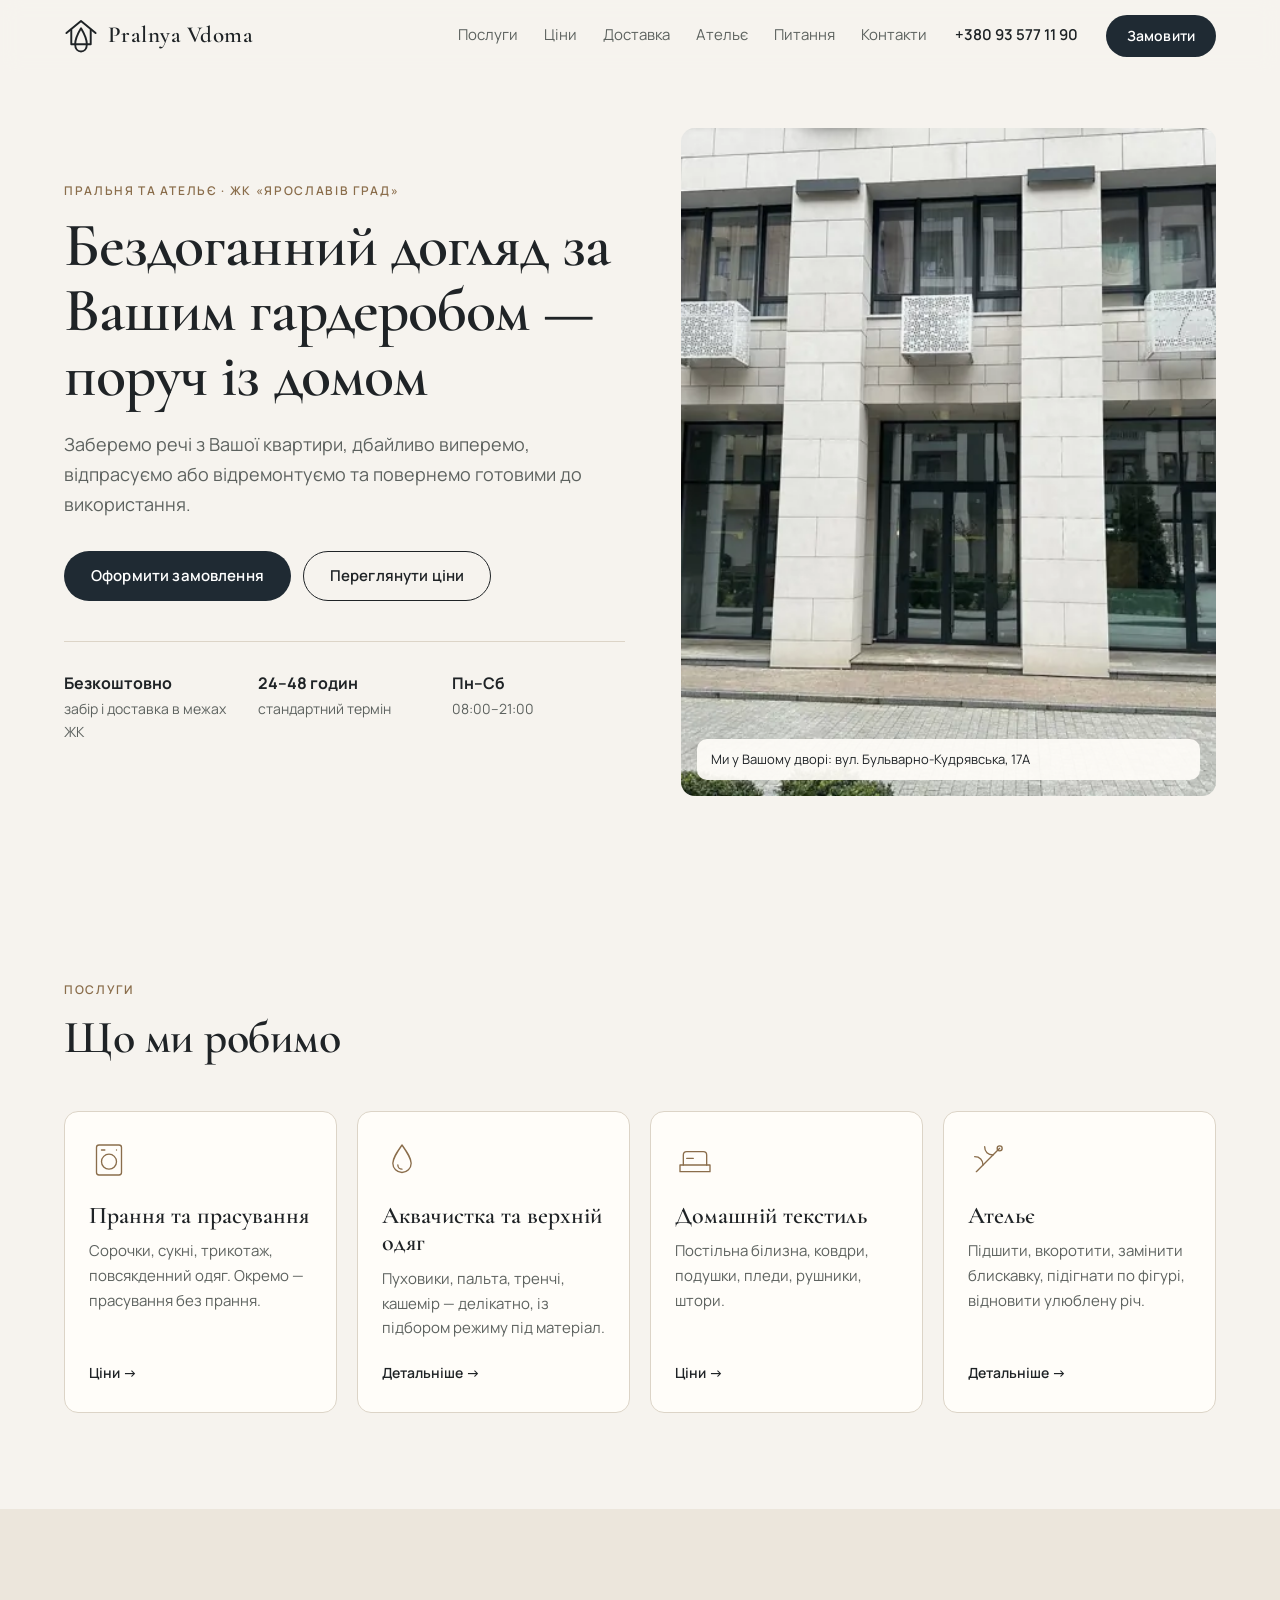
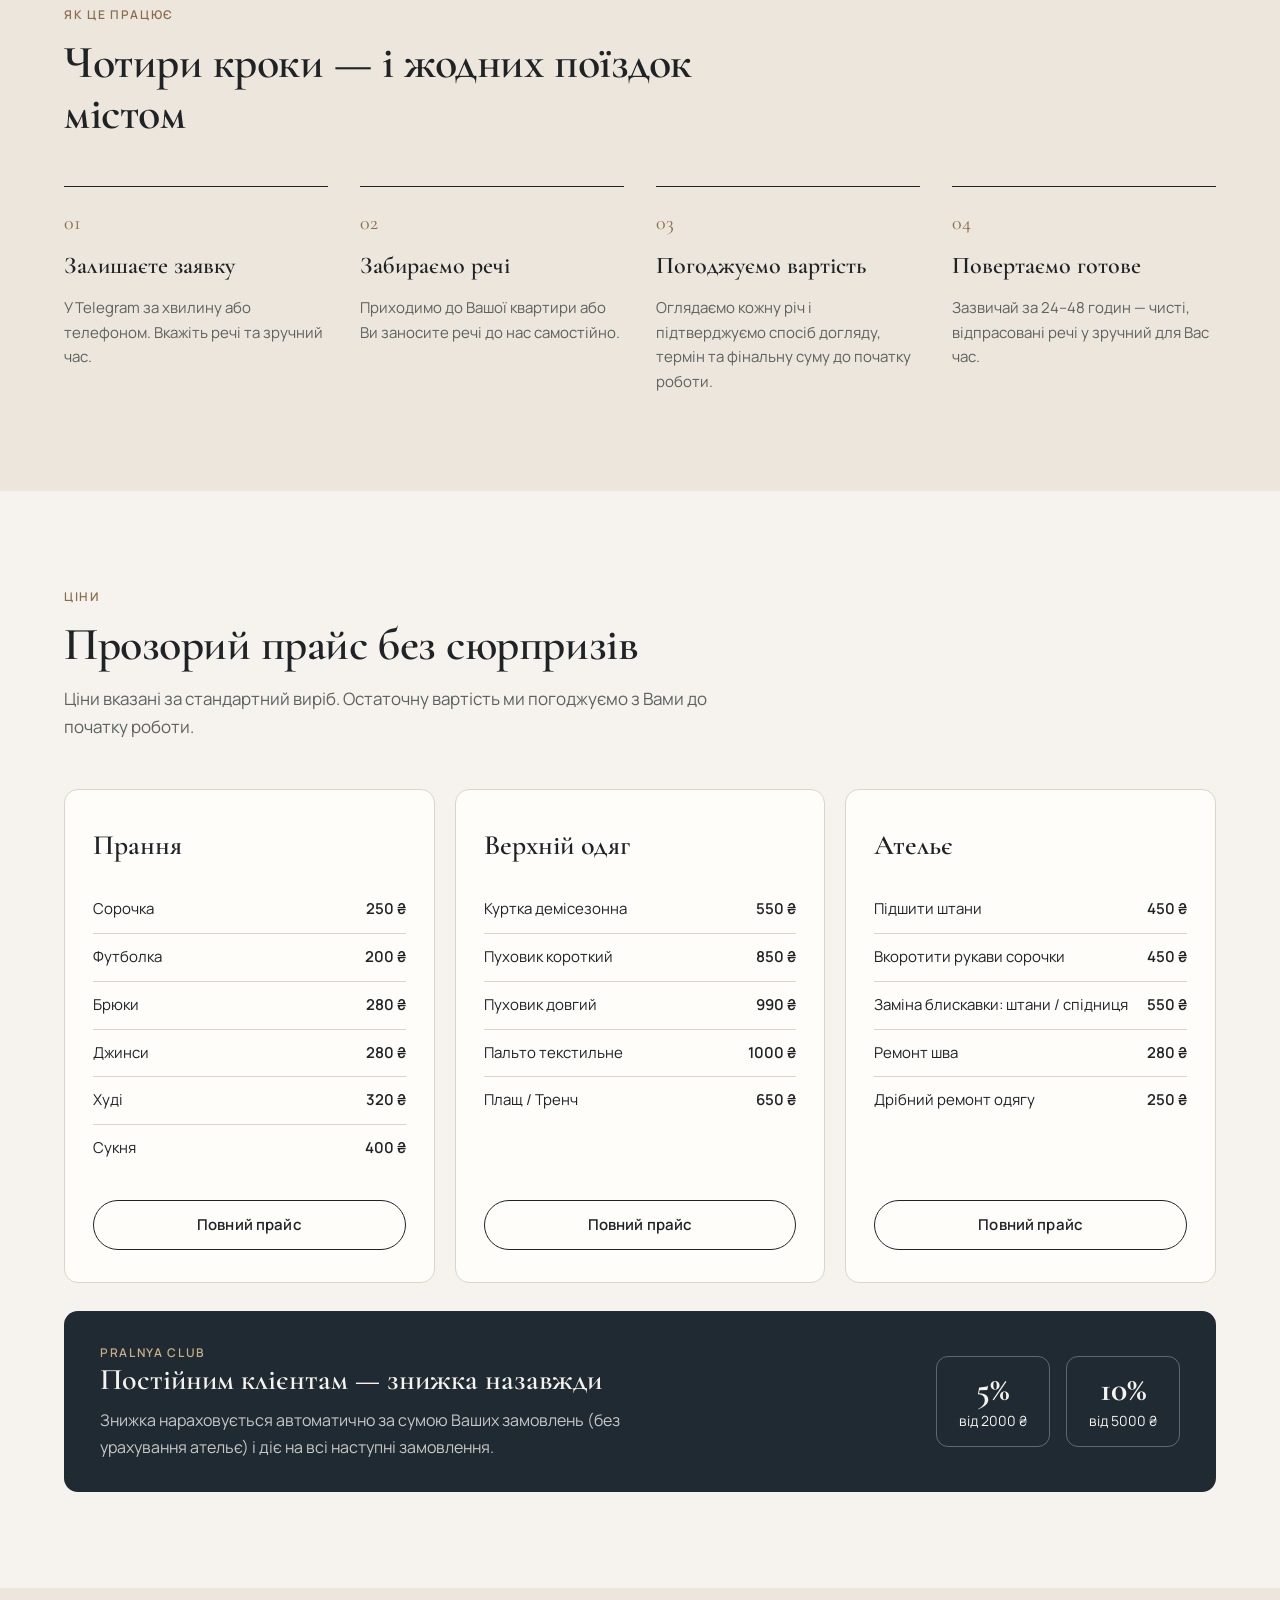
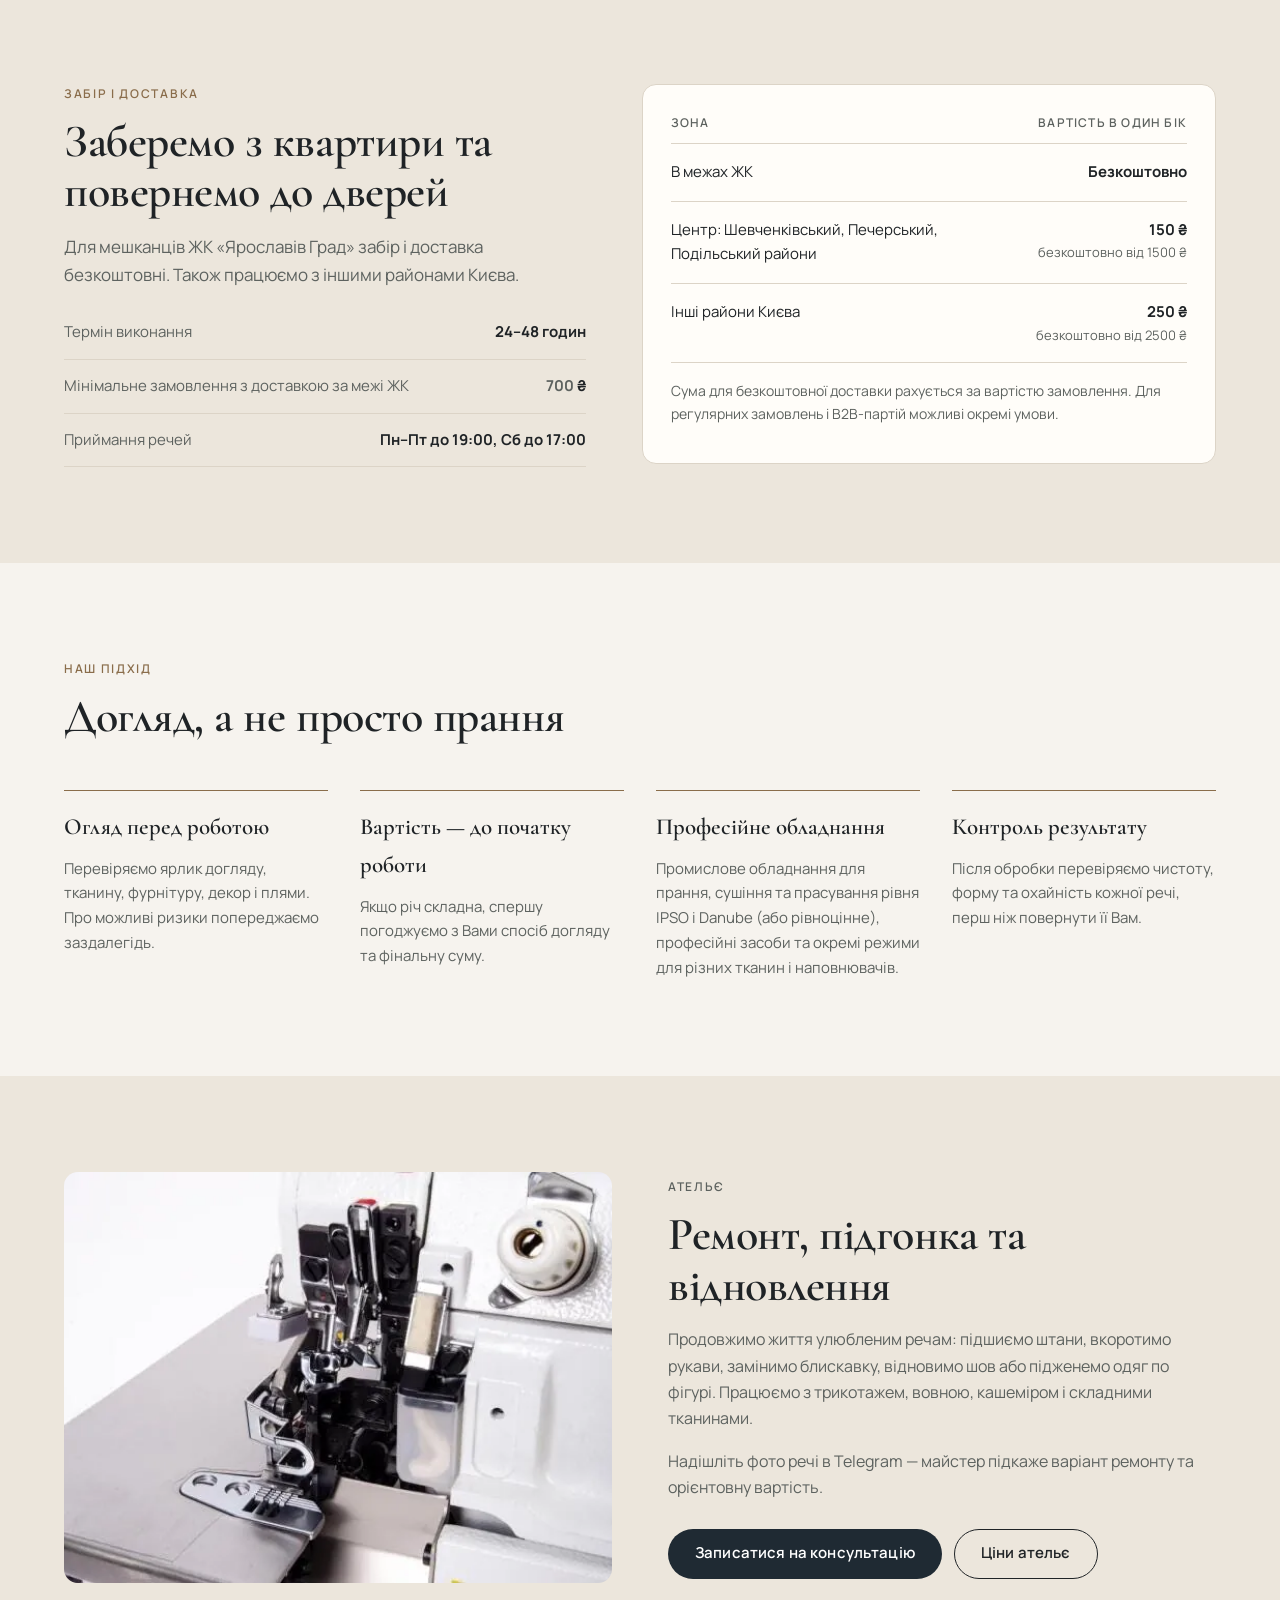
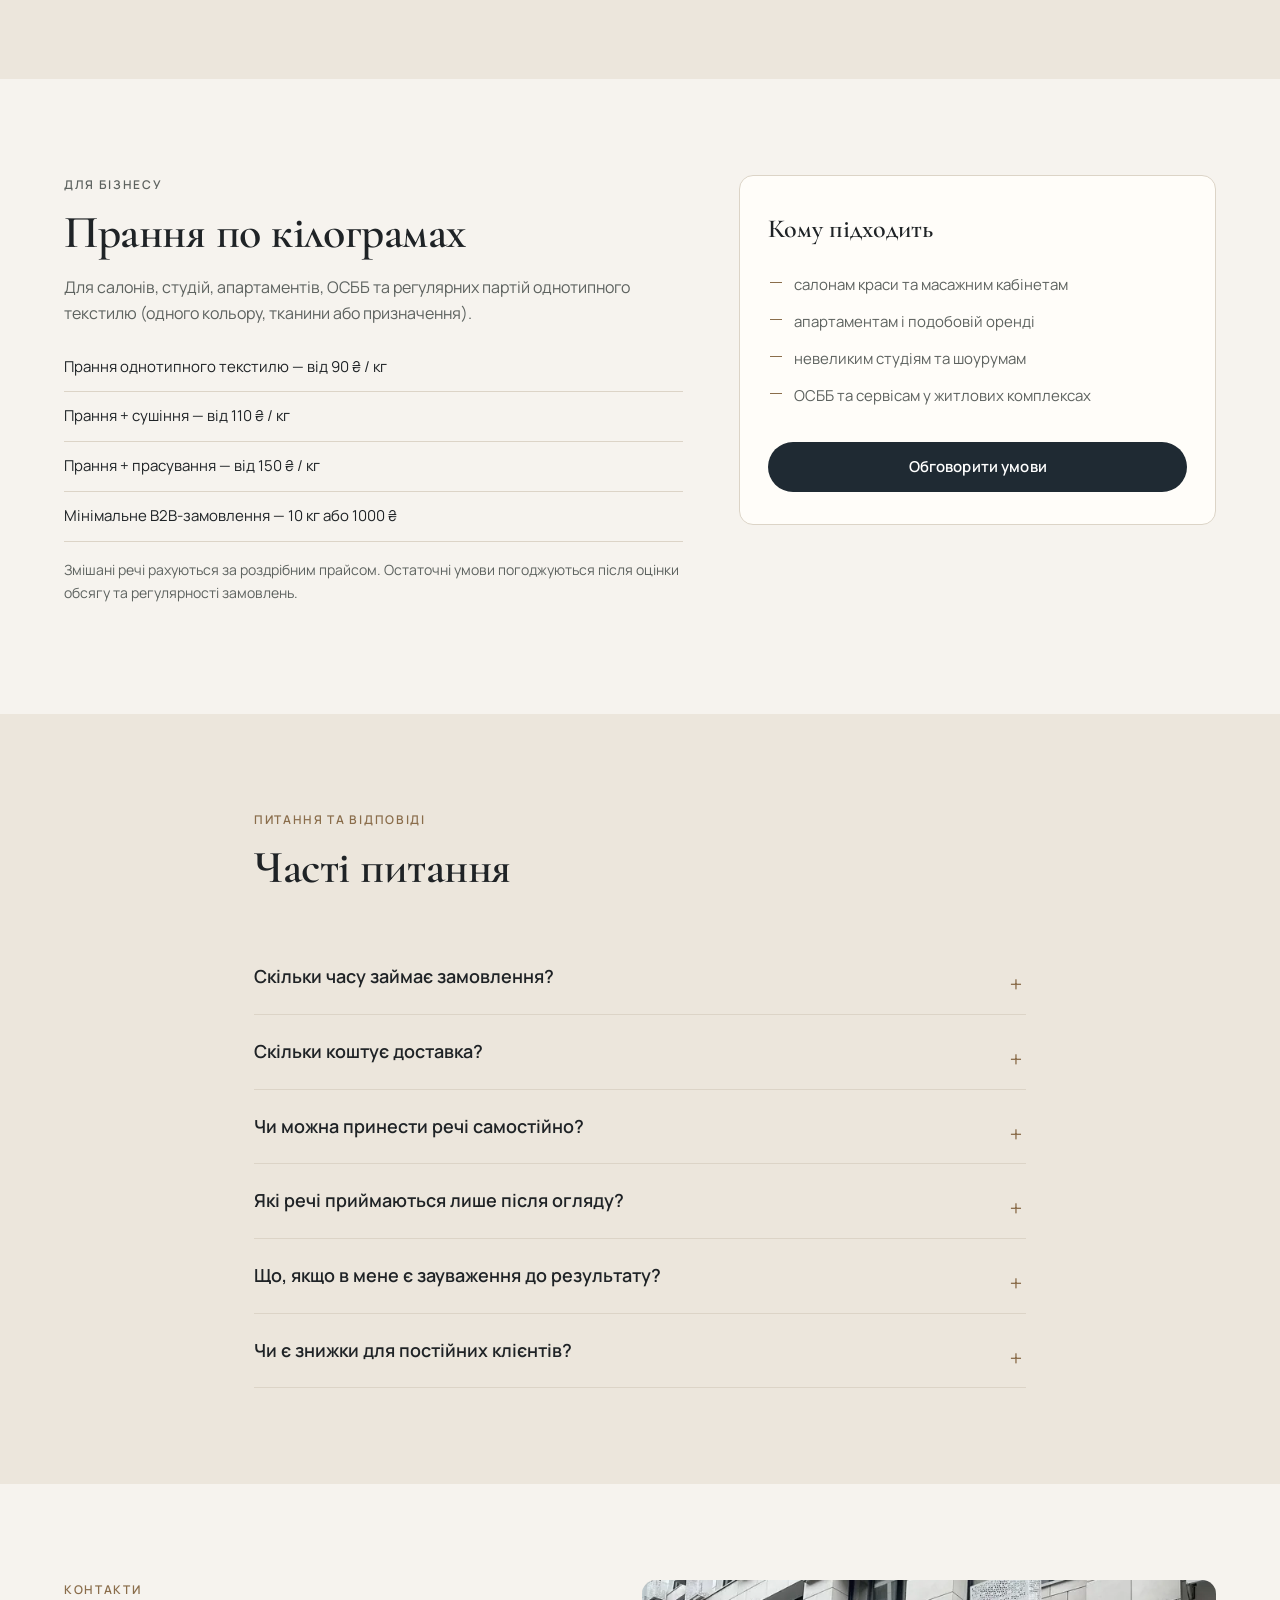
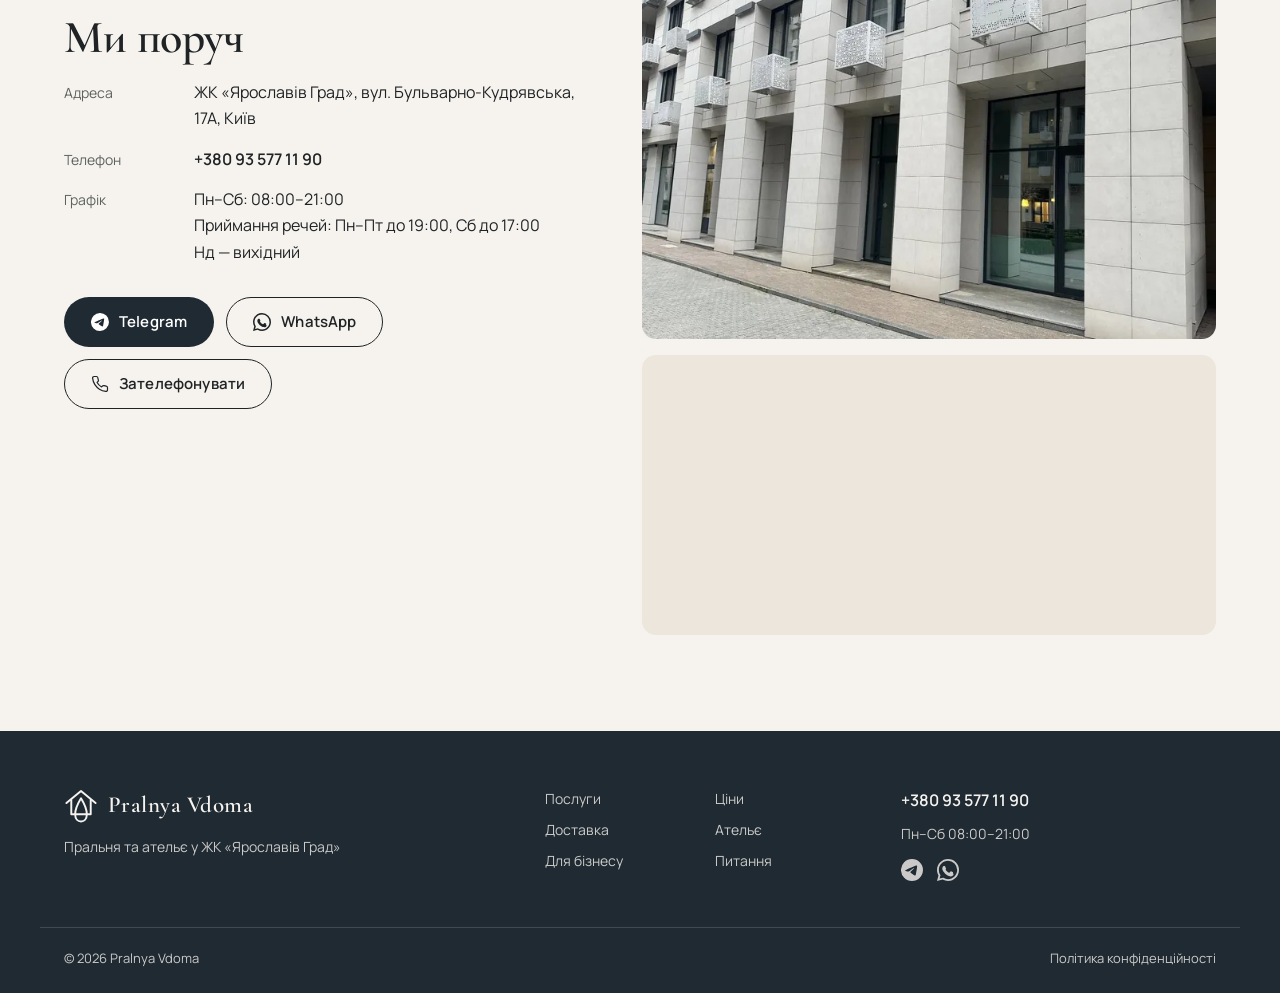
==== commit d6ee07b9: "site: calm premium redesign, delivery/hours/turnaround, FAQ, Club, real photos, privacy draft - New " ====
--- a/index.html
+++ b/index.html
@@ -3,38 +3,38 @@
 <head>
     <meta charset="UTF-8">
     <meta name="viewport" content="width=device-width, initial-scale=1, viewport-fit=cover">
-    <meta name="description" content="Пральня та ательє у Києві. Прання, аквачистка, догляд за верхнім одягом, домашній текстиль, ательє та забір речей з квартири.">
-    <meta property="og:title" content="Pralnya Vdoma — пральня та ательє у Києві">
-    <meta property="og:description" content="Прання, аквачистка, ательє, догляд за верхнім одягом та забір речей з квартири у Києві.">
-    <meta property="og:image" content="https://mykich.github.io/pralnyavdoma/img/jpg/intro.jpg">
+    <title>Pralnya Vdoma — пральня та ательє у ЖК «Ярославів Град», Київ</title>
+    <meta name="description" content="Пральня та ательє у ЖК «Ярославів Град» (Київ). Прання, аквачистка верхнього одягу, домашній текстиль, ремонт і підгонка одягу. Безкоштовний забір і доставка в межах ЖК, готовність за 24–48 годин.">
+    <meta name="theme-color" content="#f6f3ee">
+    <meta property="og:title" content="Pralnya Vdoma — пральня та ательє у Вашому ЖК">
+    <meta property="og:description" content="Прання, аквачистка, ательє. Безкоштовний забір і доставка в межах ЖК «Ярославів Град».">
+    <meta property="og:image" content="https://mykich.github.io/pralnyavdoma/img/photo/entrance-front-1280.jpg">
     <meta property="og:url" content="https://mykich.github.io/pralnyavdoma/">
     <meta property="og:type" content="website">
     <meta property="og:locale" content="uk_UA">
     <meta name="twitter:card" content="summary_large_image">
-    <meta name="twitter:title" content="Pralnya Vdoma — пральня та ательє у Києві">
-    <meta name="twitter:description" content="Прання, аквачистка, ательє та забір речей з квартири у Києві.">
-    <meta name="twitter:image" content="https://mykich.github.io/pralnyavdoma/img/jpg/intro.jpg">
+    <meta name="twitter:title" content="Pralnya Vdoma — пральня та ательє у Вашому ЖК">
+    <meta name="twitter:description" content="Прання, аквачистка, ательє. Безкоштовний забір і доставка в межах ЖК «Ярославів Град».">
+    <meta name="twitter:image" content="https://mykich.github.io/pralnyavdoma/img/photo/entrance-front-1280.jpg">
     <link rel="canonical" href="https://mykich.github.io/pralnyavdoma/">
     <link rel="preconnect" href="https://fonts.googleapis.com">
     <link rel="preconnect" href="https://fonts.gstatic.com" crossorigin>
-    <link href="https://fonts.googleapis.com/css2?family=Lato:ital,wght@0,100;0,300;0,400;0,700;0,900;1,100;1,300;1,400;1,700;1,900&display=swap" rel="stylesheet">
-    <link rel="stylesheet" href="./style/reset.css">
-    <link rel="stylesheet" href="./style/style.css">
-    <link rel="stylesheet" href="./style/adaptive.css">
-    <title>Pralnya Vdoma — пральня та ательє у Києві</title>
-    <link rel="icon" type="image/png" href="./img/favicon/favicon-96x96.png" sizes="96x96" />
-    <link rel="icon" type="image/svg+xml" href="./img/favicon/favicon.svg" />
-    <link rel="shortcut icon" href="./img/favicon/favicon.ico" />
-    <link rel="apple-touch-icon" sizes="180x180" href="./img/favicon/apple-touch-icon.png" />
-    <link rel="manifest" href="./img/favicon/site.webmanifest" />
+    <link href="https://fonts.googleapis.com/css2?family=Cormorant+Garamond:wght@500;600&family=Manrope:wght@400;500;600&display=swap" rel="stylesheet">
+    <link rel="stylesheet" href="./style/site.css?v=2026-11-25">
+    <link rel="preload" as="image" href="./img/photo/entrance-front-1280.webp" imagesrcset="./img/photo/entrance-front-720.webp 720w, ./img/photo/entrance-front-1280.webp 1280w" imagesizes="(max-width: 900px) 100vw, 50vw">
+    <link rel="icon" type="image/png" href="./img/favicon/favicon-96x96.png" sizes="96x96">
+    <link rel="icon" type="image/svg+xml" href="./img/favicon/favicon.svg">
+    <link rel="shortcut icon" href="./img/favicon/favicon.ico">
+    <link rel="apple-touch-icon" sizes="180x180" href="./img/favicon/apple-touch-icon.png">
+    <link rel="manifest" href="./img/favicon/site.webmanifest">
     <script type="application/ld+json">
     {
       "@context": "https://schema.org",
       "@type": "DryCleaningOrLaundry",
       "name": "Pralnya Vdoma",
-      "description": "Пральня та ательє у Києві: прання, аквачистка, верхній одяг, домашній текстиль, ательє, забір речей з квартири.",
+      "description": "Пральня та ательє у ЖК «Ярославів Град», Київ: прання, аквачистка, верхній одяг, домашній текстиль, ательє, забір і доставка речей.",
       "url": "https://mykich.github.io/pralnyavdoma/",
-      "image": "https://mykich.github.io/pralnyavdoma/img/jpg/intro.jpg",
+      "image": "https://mykich.github.io/pralnyavdoma/img/photo/entrance-front-1280.jpg",
       "telephone": "+380935771190",
       "priceRange": "₴₴",
       "address": {
@@ -46,792 +46,496 @@
       "openingHoursSpecification": [{
         "@type": "OpeningHoursSpecification",
         "dayOfWeek": ["Monday", "Tuesday", "Wednesday", "Thursday", "Friday", "Saturday"],
-        "opens": "09:00",
-        "closes": "19:00"
+        "opens": "08:00",
+        "closes": "21:00"
       }],
       "sameAs": ["https://t.me/CleanHomeKyivBot"]
     }
     </script>
 </head>
 <body>
-    <!--header start-->
-    <header class="header">
-    <div class="wrapper">
-        <div class="header__wrapper">
-            <div class="header__logo">
-                <a href="#intro" class="js-scroll">
-                    <img class="header__logo-img header__logo-pic" src="./img/svg/intro__logo.svg" alt="Pralnya Vdoma">
-                </a>
-            </div>
-            
-            <nav class="header__nav">
-                <ul class="header__list">
-                    <li class="header__item"><a href="#services" class="header__link js-scroll">Послуги</a></li>
-                    <li class="header__item"><a href="#prices" class="header__link js-scroll">Ціни</a></li>
-                    <li class="header__item"><a href="#tailoring" class="header__link js-scroll">Ательє</a></li>
-                    <li class="header__item"><a href="#contacts" class="header__link js-scroll">Контакти</a></li>
+
+<svg width="0" height="0" style="position:absolute" aria-hidden="true">
+    <symbol id="logo" viewBox="40 36 70 70" fill="none" stroke="currentColor" stroke-linecap="round" stroke-linejoin="round">
+        <path d="M45 65L75 40L105 65" stroke-width="4"/>
+        <path d="M55 58V88H95V58" stroke-width="4"/>
+        <path d="M75 55C67 68 63 78 63 88C63 98 68.5 103 75 103C81.5 103 87 98 87 88C87 78 83 68 75 55Z" stroke-width="4"/>
+    </symbol>
+    <symbol id="i-tg" viewBox="0 0 24 24"><path fill="currentColor" d="M11.94 0A12 12 0 1 0 12 24a12 12 0 0 0-.06-24zm4.97 7.22c.1 0 .32.02.46.14.12.1.15.23.17.33.02.09.04.3.02.47-.18 1.9-.96 6.5-1.36 8.63-.17.9-.5 1.2-.82 1.23-.7.06-1.22-.46-1.9-.9-1.05-.7-1.65-1.13-2.67-1.8-1.19-.79-.42-1.22.26-1.92.17-.18 3.24-2.98 3.3-3.23 0-.03.02-.15-.05-.21-.07-.06-.18-.04-.25-.02-.1.02-1.8 1.14-5.06 3.34-.48.33-.91.5-1.3.48-.43 0-1.25-.24-1.87-.44-.75-.24-1.35-.37-1.3-.79.03-.21.33-.43.9-.66 3.5-1.52 5.83-2.53 7-3.01 3.33-1.39 4.02-1.63 4.47-1.64z"/></symbol>
+    <symbol id="i-phone" viewBox="0 0 24 24" fill="none" stroke="currentColor" stroke-width="1.6" stroke-linecap="round" stroke-linejoin="round"><path d="M22 16.92v3a2 2 0 0 1-2.18 2 19.8 19.8 0 0 1-8.63-3.07 19.5 19.5 0 0 1-6-6A19.8 19.8 0 0 1 2.12 4.18 2 2 0 0 1 4.11 2h3a2 2 0 0 1 2 1.72c.13.96.36 1.9.7 2.81a2 2 0 0 1-.45 2.11L8.09 9.91a16 16 0 0 0 6 6l1.27-1.27a2 2 0 0 1 2.11-.45c.9.34 1.85.57 2.81.7A2 2 0 0 1 22 16.92z"/></symbol>
+    <symbol id="i-wa" viewBox="0 0 24 24"><path fill="currentColor" d="M12.03 0C5.4 0 .02 5.39.02 12c0 2.12.56 4.2 1.61 6.01L0 24l6.12-1.6A11.95 11.95 0 0 0 12.03 24C18.65 24 24 18.62 24 12A12 12 0 0 0 12.03 0zm0 21.97a9.96 9.96 0 0 1-5.08-1.39l-.36-.21-3.78.99 1-3.68-.24-.38A9.96 9.96 0 0 1 2.02 12c0-5.51 4.49-10 10-10a10 10 0 0 1 9.99 10c0 5.51-4.49 9.97-9.98 9.97zm5.49-7.51c-.3-.15-1.78-.88-2.06-.98-.28-.1-.48-.15-.68.15-.2.3-.78.98-.96 1.18-.17.2-.35.23-.65.08-1.64-.82-2.71-1.56-3.79-3.24-.18-.28.18-.25.47-.84.08-.15.04-.28-.02-.43-.06-.15-.68-1.64-.93-2.25-.25-.59-.5-.51-.68-.52h-.58c-.2 0-.53.08-.8.38-.28.3-1.06 1.03-1.06 2.52 0 1.49 1.08 2.92 1.23 3.12.15.2 2.13 3.25 5.16 4.56.72.31 1.28.5 1.72.63.72.23 1.38.2 1.9.12.58-.09 1.78-.73 2.04-1.44.25-.7.25-1.31.17-1.44-.07-.12-.27-.2-.58-.35z"/></symbol>
+</svg>
+
+<a class="skip-link" href="#main">Перейти до змісту</a>
+
+<header class="header" id="top">
+    <div class="container header__inner">
+        <a href="#top" class="brand" aria-label="Pralnya Vdoma — на початок сторінки">
+            <svg class="brand__mark" aria-hidden="true"><use href="#logo"/></svg>
+            <span class="brand__name">Pralnya Vdoma</span>
+        </a>
+
+        <nav class="nav" id="nav" aria-label="Основне меню">
+            <a href="#services" class="nav__link">Послуги</a>
+            <a href="#prices" class="nav__link">Ціни</a>
+            <a href="#delivery" class="nav__link">Доставка</a>
+            <a href="#atelier" class="nav__link">Ательє</a>
+            <a href="#faq" class="nav__link">Питання</a>
+            <a href="#contacts" class="nav__link">Контакти</a>
+            <div class="nav__mobile-extra">
+                <a href="https://t.me/CleanHomeKyivBot?start=order" target="_blank" rel="noopener" class="btn btn--primary btn--block">Оформити замовлення</a>
+                <a href="tel:+380935771190" class="nav__phone">+380 93 577 11 90</a>
+                <p class="nav__hours">Пн–Сб 08:00–21:00</p>
+            </div>
+        </nav>
+
+        <a href="tel:+380935771190" class="header__phone">+380 93 577 11 90</a>
+        <button type="button" class="btn btn--primary btn--sm header__cta" data-modal="modal-order">Замовити</button>
+
+        <button type="button" class="burger" id="burger" aria-label="Відкрити меню" aria-expanded="false" aria-controls="nav">
+            <span></span><span></span>
+        </button>
+    </div>
+</header>
+
+<main id="main">
+
+    <!-- HERO -->
+    <section class="hero">
+        <div class="container hero__inner">
+            <div class="hero__text">
+                <p class="eyebrow">Пральня та ательє · ЖК «Ярославів Град»</p>
+                <h1 class="hero__title">Бездоганний догляд за Вашим гардеробом — поруч із домом</h1>
+                <p class="hero__lead">Заберемо речі з Вашої квартири, дбайливо виперемо, відпрасуємо або відремонтуємо та повернемо готовими до використання.</p>
+                <div class="hero__actions">
+                    <button type="button" class="btn btn--primary" data-modal="modal-order">Оформити замовлення</button>
+                    <a href="#prices" class="btn btn--ghost">Переглянути ціни</a>
+                </div>
+                <ul class="hero__facts">
+                    <li><strong>Безкоштовно</strong> забір і доставка в межах ЖК</li>
+                    <li><strong><span data-turnaround>24–48 годин</span></strong> стандартний термін</li>
+                    <li><strong>Пн–Сб</strong> 08:00–21:00</li>
                 </ul>
-                <div class="header__nav-close">
-                    <span class="header__nav-close-line"></span>
-                    <span class="header__nav-close-line"></span>
-                </div>
-            </nav>
-
-              <div class="header__burger" id="burger">
-    <span class="burger-text">PRALNYA VDOMA</span>
-             </div>
-        </div>
-    </div>
-</header>
-    <!--header end-->
-
-    <!--intro start-->
-<main class="main">
-    <section class="intro" id="intro">
-        <div class="wrapper">
-            <h1 class="intro__title">Бездоганна чистота для вашого гардероба</h1>
-           <p class="intro__text">
-    <strong>Пральня та ательє у вашому ЖК.</strong><br>
-    Заберемо речі з квартири, дбайливо очистимо, відпрасуємо та повернемо готовими.<br>
-    Прання, аквачистка, верхній одяг і ремонт — усе поруч із домом.
-</p>
-            
-            <!-- Ось тут замінили form на div і додали атрибути кнопці -->
-            <div class="search__form">
-    <fieldset class="serach__form-wrap search__form-fieldset">
-        <div class="search__form-info search__form-info--center">
-            <!-- Змінили places__card-link на js-open-methods -->
-            <button type="button" class="search__btn js-open-methods" data-modal="modal-order-choice">ЗРОБИТИ ЗАМОВЛЕННЯ</button>
-        </div>  
-    </fieldset>
-</div>
-    </section>
-<!--intro end-->
-
-    <!--benefits start-->
-    <section class="benefits" id="services"> <div class="wrapper"> <div class="benefits__wrapper">
-            <h2 class="benefits__title">Наші Послуги</h2> <div class="benefits__cards">
-                
-                <div class="benefits__card">
-                    <div class="benefits__card-image">
-                        <img src="./img/svg/welcom_to_obigo.svg" alt="Преміальна якість" class="benefits__card_img">
-                    </div>
-                    <h3 class="benefits__card-title">Дбайливий догляд за речами</h3>
-                    <p class="benefits__card-text">Прання, аквачистка та догляд за верхнім одягом із професійними засобами та уважним підходом до кожного виробу.</p>
-                    <a href="#prices" class="benefits__card-search js-scroll">ДИВИТИСЯ ЦІНИ</a>
-                </div>
-
-                <div class="benefits__card">
-                    <div class="benefits__card-image">
-                        <img src="./img/svg/guid.svg" alt="Власне ательє" class="benefits__card_img">
-                    </div>
-                    <h3 class="benefits__card-title">Ательє поруч із домом</h3>
-                    <p class="benefits__card-text">Підшив, ремонт, заміна блискавок, підгонка по фігурі та дрібна реставрація — без зайвих поїздок містом.</p>
-                    <a href="#tailoring" class="benefits__card-search js-scroll">ПРО АТЕЛЬЄ</a>
-                </div>
-
-                <div class="benefits__card">
-                    <div class="benefits__card-image">
-                        <img src="./img/svg/Promoting_Local_Businesses.svg" alt="Швидкість та комфорт" class="benefits__card_img">
-                    </div>
-                    <h3 class="benefits__card-title">Забір і повернення речей</h3>
-                    <p class="benefits__card-text">Заберемо речі з квартири, погодимо вартість перед роботою та повернемо їх чистими, охайними й готовими до використання.</p>
-                    <a href="#contacts" class="benefits__card-search js-scroll">ЗАМОВИТИ</a>
-                </div>
-                
-            </div>
-        </div>  
-    </div>
-</section>
-    <!--benefits start-->
-<!--how it works start-->
-<section class="how-it-works" id="how-it-works">
-    <div class="wrapper">
-        <div class="how-it-works__top">
-            <p class="how-it-works__eyebrow">Простий процес</p>
-            <h2 class="how-it-works__title">Як це працює</h2>
-        </div>
-
-        <div class="how-it-works__steps">
-            <div class="how-it-works__step">
-                <span class="how-it-works__number">01</span>
-                <h3>Залишаєте заявку</h3>
-                <p>Натискаєте кнопку замовлення, пишете в Telegram або телефонуєте менеджеру.</p>
-            </div>
-
-            <div class="how-it-works__step">
-                <span class="how-it-works__number">02</span>
-                <h3>Передаєте речі</h3>
-                <p>Ми забираємо речі з квартири або узгоджуємо зручний спосіб передачі.</p>
-            </div>
-
-            <div class="how-it-works__step">
-                <span class="how-it-works__number">03</span>
-                <h3>Погоджуємо вартість</h3>
-                <p>Після огляду підтверджуємо спосіб догляду, терміни та фінальну суму.</p>
-            </div>
-
-            <div class="how-it-works__step">
-                <span class="how-it-works__number">04</span>
-                <h3>Повертаємо готове</h3>
-                <p>Ви отримуєте чисті, охайні речі, готові до використання.</p>
-            </div>
-        </div>
-    </div>
-</section>
-<!--how it works end-->
-<!--trust start-->
-<section class="trust" id="trust">
-    <div class="wrapper">
-        <div class="trust__top">
-            <p class="trust__eyebrow">Безпека та контроль</p>
-            <h2 class="trust__title">Чому нам довіряють речі</h2>
-            <p class="trust__subtitle">
-                Ми працюємо не просто з пранням, а з доглядом за речами: оцінюємо матеріал,
-                погоджуємо вартість і підбираємо спосіб обробки перед початком роботи.
-            </p>
-        </div>
-
-        <div class="trust__cards">
-            <div class="trust__card">
-                <span class="trust__icon">🔍</span>
-                <h3>Огляд перед роботою</h3>
-                <p>
-                    Перевіряємо ярлик догляду, тканину, фурнітуру, декор, плями та можливі ризики для виробу.
-                </p>
-            </div>
-
-            <div class="trust__card">
-                <span class="trust__icon">💬</span>
-                <h3>Погодження вартості</h3>
-                <p>
-                    Якщо річ складна або потребує огляду, ми погоджуємо фінальну суму перед початком роботи.
-                </p>
-            </div>
-
-            <div class="trust__card">
-                <span class="trust__icon">🧺</span>
-                <h3>Професійний догляд</h3>
-                <p>
-                    Використовуємо професійні засоби, обладнання та режими обробки для різних типів речей.
-                </p>
-            </div>
-
-            <div class="trust__card">
-                <span class="trust__icon">🧵</span>
-                <h3>Ательє поруч</h3>
-                <p>
-                    Можемо не лише почистити річ, а й підшити, відремонтувати, замінити фурнітуру або підігнати по фігурі.
-                </p>
-            </div>
-        </div>
-    </div>
-</section>
-<!--trust end-->
-    <section class="places">
-    <div class="wrapper__full">
-        <div class="places__top">
-            <h2 class="places__title section__title">Професійний догляд за вашим гардеробом</h2>
-            <a href="#!" class="places__view places__view-link" data-modal="modal-all-services">УСІ ПОСЛУГИ</a>
-        </div>
-
-        <div class="places__cards">
-            <div class="places__card places__card-top">
-                <img src="./img/jpg/квачистка.jpg" alt="Аквачистка" class="places__card-pic">
-                <h3 class="places__card-title">Аквачистка</h3>
-                <a href="#!" class="places__card-link" data-modal="modal-aquaclean"></a>
-            </div>
-             
-            <div class="places__card places__card-top">
-                <img src="./img/jpg/Ателье.jpg" alt="Ательє" class="places__card-pic">
-                <h3 class="places__card-title">Ательє</h3>
-                <a href="#!" class="places__card-link" data-modal="modal-atelier"></a>
-            </div>
-            
-            <div class="places__card places__card-buttom">
-                <img src="./img/jpg/доставка_2.jpg" alt="Доставка" class="places__card-pic">
-                <h3 class="places__card-title">Сервіс «Від дверей до дверей»</h3>
-                <a href="#!" class="places__card-link" data-modal="modal-delivery"></a>
-            </div>
-        </div>
-    </div>
-</section>
-<!--places end-->
-
-
-    <div class="guids" id="about">
-    <div class="wrapper">
-        <div class="guide__wrap">
-
-          <div class="guide__goide guide">
-    <div class="guide__pic">
-        <img src="./img/jpg/pralna-mashina-dlya-pralni-20-kg.webp" alt="Обладнання IPSO серії IY" class="guide__thumb">
-    </div>
-    <div class="guide__info">
-        <h3 class="guide__title">Індустріальні стандарти чистки</h3>
-<p class="guide__text">
-    Ми працюємо з професійним обладнанням IPSO та Danube, підбираючи режим обробки під тип тканини, наповнювач і стан речі.
-    Для нас важлива не лише чистота, а й збереження форми, кольору та фактури виробу.
-</p>
-<p class="guide__text">
-    Використовуємо професійні засоби для прання й аквачистки, а перед складними роботами погоджуємо спосіб догляду та вартість із клієнтом.
-</p>
-        <a href="#methodsModal" class="search__btn js-open-methods">
-    ДІЗНАТИСЯ ПРО МЕТОДИ
-</a>
-    </div>
-</div>
-
-<div class="guide__goide guide" id="tailoring">
-    <div class="guide__info">
-        <h3 class="guide__title">Експертне ательє: ремонт і реставрація</h3>
-<p class="guide__text">
-    Наше ательє допомагає продовжити життя улюбленим речам: підшити штани, вкоротити рукави, замінити блискавку, відновити шов або підігнати одяг по фігурі.
-</p>
-<ul class="guide__features">
-    <li><strong>Підгонка по фігурі:</strong> акуратна посадка без втрати стилю виробу.</li>
-    <li><strong>Ремонт і фурнітура:</strong> блискавки, шви, кишені, підкладка та дрібна реставрація.</li>
-    <li><strong>Делікатні матеріали:</strong> уважна робота з трикотажем, вовною, кашеміром та складними тканинами.</li>
-</ul>
-        <a href="#modal-tailoring" class="search__btn js-open-methods">
-    ЗАПИСАТИСЬ НА КОНСУЛЬТАЦІЮ
-</a>
-    </div>
-    <div class="guide__pic guide__pic-buttom">
-        <img src="./img/jpg/швейня_ателье.jpg" alt="Майстерня Ательє Pralnya Vdoma" class="guide__thumb">
-    </div>
-</div>
-
-    <!--prices start-->
-<div class="prices__cards" id="prices">
-    <div class="prices__card">
-        <h3 class="prices__card-title">Прання</h3>
-        <ul class="prices__list" data-price-ids="3,1,8,7,6,10"><li>Сорочка — 250 ₴</li><li>Футболка — 200 ₴</li><li>Брюки — 280 ₴</li><li>Джинси — 280 ₴</li><li>Худі — 320 ₴</li><li>Сукня — 400 ₴</li></ul>
-        <a href="#!" class="prices__card-btn places__card-link" data-modal="modal-price-washing">ПОВНИЙ ПРАЙС</a>
-    </div>
-
-    <div class="prices__card prices__card-popular">
-        <h3 class="prices__card-title">Верхній одяг</h3>
-        <ul class="prices__list" data-price-ids="102,104,105,103,107"><li>Куртка демісезонна — 550 ₴</li><li>Пуховик короткий — 850 ₴</li><li>Пуховик довгий — 990 ₴</li><li>Пальто текстильне — 1000 ₴</li><li>Плащ / Тренч — 650 ₴</li></ul>
-        <a href="#!" class="prices__card-btn places__card-link" data-modal="modal-price-outerwear">ПОВНИЙ ПРАЙС</a>
-    </div>
-
-    <div class="prices__card">
-        <h3 class="prices__card-title">Ательє</h3>
-        <ul class="prices__list" data-price-ids="601,605,603,602,607"><li>Підшити штани — 450 ₴</li><li>Вкоротити рукави сорочки — 450 ₴</li><li>Заміна блискавки: штани / спідниця — 550 ₴</li><li>Ремонт шва — 280 ₴</li><li>Дрібний ремонт одягу — 250 ₴</li></ul>
-        <a href="#!" class="prices__card-btn places__card-link" data-modal="modal-price-atelier">ПОВНИЙ ПРАЙС</a>
-    </div>
-</div>
-<!--prices end-->
-<!--b2b start-->
-<section class="b2b" id="b2b">
-    <div class="wrapper">
-        <div class="b2b__content">
-            <div class="b2b__info">
-                <p class="b2b__eyebrow">Для бізнесу</p>
-                <h2 class="b2b__title">B2B / прання по кг</h2>
-                <p class="b2b__text">
-                    Працюємо з салонами, студіями, апартаментами, ОСББ та регулярними партіями текстилю.
-                    Підходить для однотипних речей одного кольору, тканини або призначення.
-                </p>
-
+            </div>
+            <figure class="hero__media">
+                <img src="./img/photo/entrance-front-1280.webp"
+                     srcset="./img/photo/entrance-front-720.webp 720w, ./img/photo/entrance-front-1280.webp 1280w"
+                     sizes="(max-width: 900px) 100vw, 50vw"
+                     width="1280" height="960"
+                     alt="Фасад приміщення Pralnya Vdoma у ЖК «Ярославів Град»">
+                <figcaption>Ми у Вашому дворі: вул. Бульварно-Кудрявська, 17А</figcaption>
+            </figure>
+        </div>
+    </section>
+
+    <!-- SERVICES -->
+    <section class="section" id="services">
+        <div class="container">
+            <div class="section__head">
+                <p class="eyebrow">Послуги</p>
+                <h2 class="section__title">Що ми робимо</h2>
+            </div>
+            <div class="services">
+                <button type="button" class="service" data-modal="modal-price-washing">
+                    <svg class="service__icon" viewBox="0 0 48 48" aria-hidden="true"><rect x="9" y="6" width="30" height="36" rx="3"/><circle cx="24" cy="26" r="9"/><path d="M15 12h4M33 12h0"/></svg>
+                    <span class="service__title">Прання та прасування</span>
+                    <span class="service__text">Сорочки, сукні, трикотаж, повсякденний одяг. Окремо — прасування без прання.</span>
+                    <span class="service__more">Ціни →</span>
+                </button>
+                <button type="button" class="service" data-modal="modal-aquaclean">
+                    <svg class="service__icon" viewBox="0 0 48 48" aria-hidden="true"><path d="M24 6c-7 10-11 16-11 22a11 11 0 0 0 22 0c0-6-4-12-11-22z"/><path d="M19 30a5 5 0 0 0 5 5"/></svg>
+                    <span class="service__title">Аквачистка та верхній одяг</span>
+                    <span class="service__text">Пуховики, пальта, тренчі, кашемір — делікатно, із підбором режиму під матеріал.</span>
+                    <span class="service__more">Детальніше →</span>
+                </button>
+                <button type="button" class="service" data-modal="modal-price-washing">
+                    <svg class="service__icon" viewBox="0 0 48 48" aria-hidden="true"><path d="M6 30h36v8H6z"/><path d="M10 30V18a4 4 0 0 1 4-4h20a4 4 0 0 1 4 4v12"/><path d="M14 22h8"/></svg>
+                    <span class="service__title">Домашній текстиль</span>
+                    <span class="service__text">Постільна білизна, ковдри, подушки, пледи, рушники, штори.</span>
+                    <span class="service__more">Ціни →</span>
+                </button>
+                <button type="button" class="service" data-modal="modal-atelier">
+                    <svg class="service__icon" viewBox="0 0 48 48" aria-hidden="true"><path d="M10 38L38 10"/><circle cx="38" cy="10" r="3"/><path d="M8 20c6 0 10 4 10 10M20 8c0 6 4 10 10 10"/></svg>
+                    <span class="service__title">Ательє</span>
+                    <span class="service__text">Підшити, вкоротити, замінити блискавку, підігнати по фігурі, відновити улюблену річ.</span>
+                    <span class="service__more">Детальніше →</span>
+                </button>
+            </div>
+        </div>
+    </section>
+
+    <!-- HOW IT WORKS -->
+    <section class="section section--alt" id="how">
+        <div class="container">
+            <div class="section__head">
+                <p class="eyebrow">Як це працює</p>
+                <h2 class="section__title">Чотири кроки — і жодних поїздок містом</h2>
+            </div>
+            <ol class="steps">
+                <li class="step">
+                    <span class="step__num">01</span>
+                    <h3 class="step__title">Залишаєте заявку</h3>
+                    <p>У Telegram за хвилину або телефоном. Вкажіть речі та зручний час.</p>
+                </li>
+                <li class="step">
+                    <span class="step__num">02</span>
+                    <h3 class="step__title">Забираємо речі</h3>
+                    <p>Приходимо до Вашої квартири або Ви заносите речі до нас самостійно.</p>
+                </li>
+                <li class="step">
+                    <span class="step__num">03</span>
+                    <h3 class="step__title">Погоджуємо вартість</h3>
+                    <p>Оглядаємо кожну річ і підтверджуємо спосіб догляду, термін та фінальну суму до початку роботи.</p>
+                </li>
+                <li class="step">
+                    <span class="step__num">04</span>
+                    <h3 class="step__title">Повертаємо готове</h3>
+                    <p>Зазвичай за <span data-turnaround>24–48 годин</span> — чисті, відпрасовані речі у зручний для Вас час.</p>
+                </li>
+            </ol>
+        </div>
+    </section>
+
+    <!-- PRICES -->
+    <section class="section" id="prices">
+        <div class="container">
+            <div class="section__head">
+                <p class="eyebrow">Ціни</p>
+                <h2 class="section__title">Прозорий прайс без сюрпризів</h2>
+                <p class="section__lead">Ціни вказані за стандартний виріб. Остаточну вартість ми погоджуємо з Вами до початку роботи.</p>
+            </div>
+            <div class="price-cards">
+                <div class="price-card">
+                    <h3 class="price-card__title">Прання</h3>
+                    <ul class="prices__list" data-price-ids="3,1,8,7,6,10"><li><span>Сорочка</span><span class="price">250 ₴</span></li><li><span>Футболка</span><span class="price">200 ₴</span></li><li><span>Брюки</span><span class="price">280 ₴</span></li><li><span>Джинси</span><span class="price">280 ₴</span></li><li><span>Худі</span><span class="price">320 ₴</span></li><li><span>Сукня</span><span class="price">400 ₴</span></li></ul>
+                    <button type="button" class="btn btn--ghost btn--block" data-modal="modal-price-washing">Повний прайс</button>
+                </div>
+                <div class="price-card">
+                    <h3 class="price-card__title">Верхній одяг</h3>
+                    <ul class="prices__list" data-price-ids="102,104,105,103,107"><li><span>Куртка демісезонна</span><span class="price">550 ₴</span></li><li><span>Пуховик короткий</span><span class="price">850 ₴</span></li><li><span>Пуховик довгий</span><span class="price">990 ₴</span></li><li><span>Пальто текстильне</span><span class="price">1000 ₴</span></li><li><span>Плащ / Тренч</span><span class="price">650 ₴</span></li></ul>
+                    <button type="button" class="btn btn--ghost btn--block" data-modal="modal-price-outerwear">Повний прайс</button>
+                </div>
+                <div class="price-card">
+                    <h3 class="price-card__title">Ательє</h3>
+                    <ul class="prices__list" data-price-ids="601,605,603,602,607"><li><span>Підшити штани</span><span class="price">450 ₴</span></li><li><span>Вкоротити рукави сорочки</span><span class="price">450 ₴</span></li><li><span>Заміна блискавки: штани / спідниця</span><span class="price">550 ₴</span></li><li><span>Ремонт шва</span><span class="price">280 ₴</span></li><li><span>Дрібний ремонт одягу</span><span class="price">250 ₴</span></li></ul>
+                    <button type="button" class="btn btn--ghost btn--block" data-modal="modal-price-atelier">Повний прайс</button>
+                </div>
+            </div>
+
+            <div class="club">
+                <div class="club__text">
+                    <p class="eyebrow">Pralnya Club</p>
+                    <h3 class="club__title">Постійним клієнтам — знижка назавжди</h3>
+                    <p>Знижка нараховується автоматично за сумою Ваших замовлень (без урахування ательє) і діє на всі наступні замовлення.</p>
+                </div>
+                <ul class="club__list" data-club><li><strong>5%</strong> від 2000 ₴</li><li><strong>10%</strong> від 5000 ₴</li></ul>
+            </div>
+        </div>
+    </section>
+
+    <!-- DELIVERY -->
+    <section class="section section--alt" id="delivery">
+        <div class="container delivery">
+            <div class="delivery__info">
+                <p class="eyebrow">Забір і доставка</p>
+                <h2 class="section__title">Заберемо з квартири та повернемо до дверей</h2>
+                <p class="section__lead">Для мешканців ЖК «Ярославів Град» забір і доставка безкоштовні. Також працюємо з іншими районами Києва.</p>
+                <ul class="delivery__facts">
+                    <li><span>Термін виконання</span><strong data-turnaround>24–48 годин</strong></li>
+                    <li><span>Мінімальне замовлення з доставкою за межі ЖК</span><strong><span data-delivery-min>700</span> ₴</strong></li>
+                    <li><span>Приймання речей</span><strong>Пн–Пт до 19:00, Сб до 17:00</strong></li>
+                </ul>
+            </div>
+            <div class="delivery__table-wrap">
+                <table class="delivery__table">
+                    <thead><tr><th scope="col">Зона</th><th scope="col">Вартість в один бік</th></tr></thead>
+                    <tbody data-delivery><tr><td>В межах ЖК</td><td><strong>Безкоштовно</strong></td></tr><tr><td>Центр: Шевченківський, Печерський, Подільський райони</td><td><strong>150 ₴</strong><small>безкоштовно від 1500 ₴</small></td></tr><tr><td>Інші райони Києва</td><td><strong>250 ₴</strong><small>безкоштовно від 2500 ₴</small></td></tr></tbody>
+                </table>
+                <p class="note">Сума для безкоштовної доставки рахується за вартістю замовлення. Для регулярних замовлень і B2B-партій можливі окремі умови.</p>
+            </div>
+        </div>
+    </section>
+
+    <!-- CARE / TRUST -->
+    <section class="section" id="care">
+        <div class="container">
+            <div class="section__head">
+                <p class="eyebrow">Наш підхід</p>
+                <h2 class="section__title">Догляд, а не просто прання</h2>
+            </div>
+            <div class="care">
+                <div class="care__item">
+                    <h3>Огляд перед роботою</h3>
+                    <p>Перевіряємо ярлик догляду, тканину, фурнітуру, декор і плями. Про можливі ризики попереджаємо заздалегідь.</p>
+                </div>
+                <div class="care__item">
+                    <h3>Вартість — до початку роботи</h3>
+                    <p>Якщо річ складна, спершу погоджуємо з Вами спосіб догляду та фінальну суму.</p>
+                </div>
+                <div class="care__item">
+                    <h3>Професійне обладнання</h3>
+                    <p>Промислове обладнання для прання, сушіння та прасування рівня IPSO і Danube (або рівноцінне), професійні засоби та окремі режими для різних тканин і наповнювачів.</p>
+                </div>
+                <div class="care__item">
+                    <h3>Контроль результату</h3>
+                    <p>Після обробки перевіряємо чистоту, форму та охайність кожної речі, перш ніж повернути її Вам.</p>
+                </div>
+            </div>
+        </div>
+    </section>
+
+    <!-- ATELIER -->
+    <section class="section section--alt" id="atelier">
+        <div class="container split">
+            <div class="split__media">
+                <img src="./img/photo/atelier.webp" width="600" height="397" loading="lazy" alt="Швейна машина в ательє">
+            </div>
+            <div class="split__text">
+                <p class="eyebrow">Ательє</p>
+                <h2 class="section__title">Ремонт, підгонка та відновлення</h2>
+                <p>Продовжимо життя улюбленим речам: підшиємо штани, вкоротимо рукави, замінимо блискавку, відновимо шов або підженемо одяг по фігурі. Працюємо з трикотажем, вовною, кашеміром і складними тканинами.</p>
+                <p>Надішліть фото речі в Telegram — майстер підкаже варіант ремонту та орієнтовну вартість.</p>
+                <div class="hero__actions">
+                    <a href="https://t.me/CleanHomeKyivBot?start=atelier" target="_blank" rel="noopener" class="btn btn--primary">Записатися на консультацію</a>
+                    <button type="button" class="btn btn--ghost" data-modal="modal-price-atelier">Ціни ательє</button>
+                </div>
+            </div>
+        </div>
+    </section>
+
+    <!-- B2B -->
+    <section class="section" id="b2b">
+        <div class="container b2b">
+            <div>
+                <p class="eyebrow">Для бізнесу</p>
+                <h2 class="section__title">Прання по кілограмах</h2>
+                <p>Для салонів, студій, апартаментів, ОСББ та регулярних партій однотипного текстилю (одного кольору, тканини або призначення).</p>
                 <ul class="b2b__list" data-price-b2b><li>Прання однотипного текстилю — від 90 ₴ / кг</li><li>Прання + сушіння — від 110 ₴ / кг</li><li>Прання + прасування — від 150 ₴ / кг</li><li>Мінімальне B2B-замовлення — 10 кг або 1000 ₴</li></ul>
-
-                <p class="b2b__note">
-                    Змішані речі рахуються за роздрібним прайсом. Остаточні умови погоджуються після оцінки обсягу та регулярності замовлень.
-                </p>
-            </div>
-
-            <div class="b2b__card">
+                <p class="note">Змішані речі рахуються за роздрібним прайсом. Остаточні умови погоджуються після оцінки обсягу та регулярності замовлень.</p>
+            </div>
+            <div class="b2b__aside">
                 <h3>Кому підходить</h3>
-                <ul>
-                    <li>салонам краси та масажним кабінетам;</li>
-                    <li>апартаментам і подобовій оренді;</li>
-                    <li>невеликим студіям та шоурумам;</li>
-                    <li>ОСББ та сервісам у житлових комплексах.</li>
+                <ul class="ticks">
+                    <li>салонам краси та масажним кабінетам</li>
+                    <li>апартаментам і подобовій оренді</li>
+                    <li>невеликим студіям та шоурумам</li>
+                    <li>ОСББ та сервісам у житлових комплексах</li>
                 </ul>
-
-                <a href="https://t.me/CleanHomeKyivBot?start=b2b" target="_blank" class="search__btn b2b__btn">
-                    Обговорити умови
-                </a>
-            </div>
-        </div>
-    </div>
-</section>
-<!--b2b end-->
-  
-<!--maps start-->
-       <section class="map">
-    <div class="map__container">
-        <iframe 
-            src="https://www.google.com/maps/embed?pb=!1m18!1m12!1m3!1d2540.383186178385!2d30.50508687635601!3d50.45260117159265!2m3!1f0!2f0!3f0!3m2!1i1024!2i768!4f13.1!3m3!1m2!1s0x40d4ce5e1b5b591d%3A0xe4701bdf62ed0aaa!2z0pYQmiAi0K_RgNC-0YHQu9Cw0LLRltCyINCT0YDQsNC0Ig!5e0!3m2!1suk!2sua!4v1713271500000!5m2!1suk!2sua" 
-            width="100%" 
-            height="450" 
-            class="map__iframe"
-            allowfullscreen="" 
-            loading="lazy" 
-            referrerpolicy="no-referrer-when-downgrade">
-        </iframe>
-    </div>
-</section>
-<!--maps end-->
+                <a href="https://t.me/CleanHomeKyivBot?start=b2b" target="_blank" rel="noopener" class="btn btn--primary btn--block">Обговорити умови</a>
+            </div>
+        </div>
+    </section>
+
+    <!-- FAQ -->
+    <section class="section section--alt" id="faq">
+        <div class="container container--narrow">
+            <div class="section__head">
+                <p class="eyebrow">Питання та відповіді</p>
+                <h2 class="section__title">Часті питання</h2>
+            </div>
+            <div class="faq">
+                <details>
+                    <summary>Скільки часу займає замовлення?</summary>
+                    <p>Стандартний термін — <span data-turnaround>24–48 годин</span>. Аквачистка складних речей, ковдри та роботи ательє можуть займати більше часу — точний термін ми назвемо під час погодження замовлення.</p>
+                </details>
+                <details>
+                    <summary>Скільки коштує доставка?</summary>
+                    <p>У межах ЖК «Ярославів Град» — безкоштовно. Центр (Шевченківський, Печерський, Подільський райони) — 150 ₴ в один бік, безкоштовно від 1500 ₴. Інші райони Києва — 250 ₴, безкоштовно від 2500 ₴. Мінімальне замовлення з доставкою за межі ЖК — <span data-delivery-min>700</span> ₴.</p>
+                </details>
+                <details>
+                    <summary>Чи можна принести речі самостійно?</summary>
+                    <p>Так. Ми приймаємо речі з понеділка по п’ятницю до 19:00, у суботу до 17:00. Неділя — вихідний.</p>
+                </details>
+                <details>
+                    <summary>Які речі приймаються лише після огляду?</summary>
+                    <p data-inspection>Натуральна шкіра, замша, хутро, весільні сукні, дизайнерські речі, речі з великою кількістю декору, речі без ярлика догляду, речі з нестабільним фарбуванням, старі або складні плями.</p>
+                </details>
+                <details>
+                    <summary>Що, якщо в мене є зауваження до результату?</summary>
+                    <p>Перед роботою ми оглядаємо кожну річ і заздалегідь попереджаємо про можливі ризики. Якщо після отримання у Вас є зауваження — напишіть нам або зателефонуйте, ми розглянемо кожен випадок індивідуально.</p>
+                </details>
+                <details>
+                    <summary>Чи є знижки для постійних клієнтів?</summary>
+                    <p>Так, програма Pralnya Club: 5% від суми замовлень 2000 ₴ і 10% від 5000 ₴. Знижка діє автоматично на наступні замовлення (крім послуг ательє).</p>
+                </details>
+            </div>
+        </div>
+    </section>
+
+    <!-- CONTACTS -->
+    <section class="section" id="contacts">
+        <div class="container contacts">
+            <div class="contacts__info">
+                <p class="eyebrow">Контакти</p>
+                <h2 class="section__title">Ми поруч</h2>
+                <dl class="contacts__list">
+                    <dt>Адреса</dt>
+                    <dd>ЖК «Ярославів Град», вул. Бульварно-Кудрявська, 17А, Київ</dd>
+                    <dt>Телефон</dt>
+                    <dd><a href="tel:+380935771190">+380 93 577 11 90</a></dd>
+                    <dt>Графік</dt>
+                    <dd>Пн–Сб: 08:00–21:00<br>Приймання речей: Пн–Пт до 19:00, Сб до 17:00<br>Нд — вихідний</dd>
+                </dl>
+                <div class="contacts__buttons">
+                    <a href="https://t.me/CleanHomeKyivBot?start=order" target="_blank" rel="noopener" class="btn btn--primary"><svg class="btn__icon" aria-hidden="true"><use href="#i-tg"/></svg>Telegram</a>
+                    <a href="https://wa.me/380935771190" target="_blank" rel="noopener" class="btn btn--ghost"><svg class="btn__icon" aria-hidden="true"><use href="#i-wa"/></svg>WhatsApp</a>
+                    <a href="tel:+380935771190" class="btn btn--ghost"><svg class="btn__icon" aria-hidden="true"><use href="#i-phone"/></svg>Зателефонувати</a>
+                </div>
+            </div>
+            <div class="contacts__media">
+                <img src="./img/photo/entrance-side-1280.webp"
+                     srcset="./img/photo/entrance-side-720.webp 720w, ./img/photo/entrance-side-1280.webp 1280w"
+                     sizes="(max-width: 900px) 100vw, 50vw" width="1280" height="960" loading="lazy"
+                     alt="Вхід до Pralnya Vdoma з двору ЖК «Ярославів Град»">
+                <iframe class="contacts__map" title="Pralnya Vdoma на карті"
+                    src="https://www.google.com/maps/embed?pb=!1m18!1m12!1m3!1d2540.383186178385!2d30.50508687635601!3d50.45260117159265!2m3!1f0!2f0!3f0!3m2!1i1024!2i768!4f13.1!3m3!1m2!1s0x40d4ce5e1b5b591d%3A0xe4701bdf62ed0aaa!2z0pYQmiAi0K_RgNC-0YHQu9Cw0LLRltCyINCT0YDQsNC0Ig!5e0!3m2!1suk!2sua!4v1713271500000!5m2!1suk!2sua"
+                    loading="lazy" referrerpolicy="no-referrer-when-downgrade" allowfullscreen></iframe>
+            </div>
+        </div>
+    </section>
 </main>
- <footer class="footer" id="contacts"> <div class="wrapper footer__wrapper">
-        <div class="footer__item">
-            <a href="#intro" class="footer__logo-link">
-                <img src="./img/svg/intro__logo.svg" alt="Pralnya Vdoma" class="footer__logo-pic">
+
+<footer class="footer">
+    <div class="container footer__inner">
+        <div class="footer__brand">
+            <span class="brand"><svg class="brand__mark" aria-hidden="true"><use href="#logo"/></svg><span class="brand__name">Pralnya Vdoma</span></span>
+            <p>Пральня та ательє у ЖК «Ярославів Град»</p>
+        </div>
+        <nav class="footer__nav" aria-label="Нижнє меню">
+            <a href="#services">Послуги</a>
+            <a href="#prices">Ціни</a>
+            <a href="#delivery">Доставка</a>
+            <a href="#atelier">Ательє</a>
+            <a href="#b2b">Для бізнесу</a>
+            <a href="#faq">Питання</a>
+        </nav>
+        <div class="footer__contacts">
+            <a href="tel:+380935771190">+380 93 577 11 90</a>
+            <span>Пн–Сб 08:00–21:00</span>
+            <span class="footer__social">
+                <a href="https://t.me/CleanHomeKyivBot" target="_blank" rel="noopener" aria-label="Telegram"><svg aria-hidden="true"><use href="#i-tg"/></svg></a>
+                <a href="https://wa.me/380935771190" target="_blank" rel="noopener" aria-label="WhatsApp"><svg aria-hidden="true"><use href="#i-wa"/></svg></a>
+            </span>
+        </div>
+    </div>
+    <div class="container footer__bottom">
+        <span>© 2026 Pralnya Vdoma</span>
+        <a href="./privacy.html">Політика конфіденційності</a>
+    </div>
+</footer>
+
+<!-- Мобільна панель замовлення -->
+<div class="mobile-bar">
+    <button type="button" class="btn btn--primary" data-modal="modal-order">Оформити замовлення</button>
+    <a href="tel:+380935771190" class="mobile-bar__call" aria-label="Зателефонувати"><svg aria-hidden="true"><use href="#i-phone"/></svg></a>
+</div>
+
+<!-- ============ МОДАЛЬНІ ВІКНА ============ -->
+
+<div class="modal" id="modal-order" role="dialog" aria-modal="true" aria-labelledby="modal-order-title" hidden>
+    <div class="modal__content modal__content--small">
+        <button type="button" class="modal__close" aria-label="Закрити вікно">&times;</button>
+        <h2 class="modal__title" id="modal-order-title">Як Вам зручніше?</h2>
+        <p class="modal__lead">Оберіть спосіб зв’язку — ми допоможемо оформити замовлення.</p>
+        <div class="choice">
+            <a href="https://t.me/CleanHomeKyivBot?start=order" target="_blank" rel="noopener" class="choice__item">
+                <svg aria-hidden="true"><use href="#i-tg"/></svg>
+                <span><strong>Оформити в Telegram</strong><small>Займе близько хвилини, можна додати фото речей</small></span>
             </a>
-        </div>
-
-        <nav class="footer__menu"> <div class="footer__menu-items">
-                <div class="footer__item-col">
-                    <h3 class="footer__menu-title">СЕРВІС</h3>
-                    <ul class="footer__menu-list">
-                        <li><a href="#about" class="footer__menu-link">Про нас</a></li>
-                        <li><a href="#services" class="footer__menu-link">Послуги</a></li>
-                        <li><a href="#prices" class="footer__menu-link">Ціни</a></li>
-                    </ul>
-                </div>
-
-                <div class="footer__item-col">
-                    <h3 class="footer__menu-title">МИ ПОРУЧ</h3>
-                    <ul class="footer__menu-list">
-                        <li class="footer__menu-info">ЖК Ярославів Град</li>
-                        <li class="footer__menu-info">вул. Бульварно-Кудрявська, 17А</li> 
-                        <li class="footer__menu-info"><a href="tel:+380935771190" class="footer__menu-link">+380 (93) 577 11 90</a></li>
-                        <li class="footer__menu-info">Пн – Сб: 09:00 – 19:00, Нд — за домовленістю</li>
-                    </ul>
-                </div>
-
-                <div class="footer__item-col">
-                    <h3 class="footer__menu-title">ЗВ'ЯЗОК</h3>
-                    <div class="footer__socials footer__socials--compact">
-                        <span class="social-link social-inst social-link--soon" title="Instagram — сторінка в розробці">
-                            <svg viewBox="0 0 24 24" width="22" height="22" fill="currentColor">
-                                <path d="M12 2.163c3.204 0 3.584.012 4.85.07 3.252.148 4.771 1.691 4.919 4.919.058 1.265.069 1.645.069 4.849 0 3.205-.012 3.584-.069 4.849-.149 3.225-1.664 4.771-4.919 4.919-1.266.058-1.644.07-4.85.07-3.204 0-3.584-.012-4.849-.07-3.26-.149-4.771-1.699-4.919-4.92-.058-1.265-.07-1.644-.07-4.849 0-3.204.013-3.583.07-4.849.149-3.227 1.664-4.771 4.919-4.919 1.266-.057 1.645-.069 4.849-.069zM12 0C8.741 0 8.333.014 7.053.072 2.695.272.273 2.69.073 7.052.014 8.333 0 8.741 0 12c0 3.259.014 3.668.072 4.948.2 4.358 2.618 6.78 6.98 6.98C8.333 23.986 8.741 24 12 24c3.259 0 3.668-.014 4.948-.072 4.354-.2 6.782-2.618 6.979-6.98.059-1.28.073-1.689.073-4.948 0-3.259-.014-3.667-.072-4.947-.196-4.354-2.617-6.78-6.979-6.98C15.668.014 15.259 0 12 0zm0 5.838a6.162 6.162 0 100 12.324 6.162 6.162 0 000-12.324zM12 16a4 4 0 110-8 4 4 0 010 8zm6.406-11.845a1.44 1.44 0 100 2.881 1.44 1.44 0 000-2.881z"/>
-                            </svg>
-                        </span>
-                        
-                        <a href="https://t.me/CleanHomeKyivBot" target="_blank" class="social-link social-tg" title="Telegram">
-                            <svg viewBox="0 0 24 24" width="22" height="22" fill="currentColor">
-                                <path d="M11.944 0A12 12 0 000 12a12 12 0 0012 12 12 12 0 0012-12A12 12 0 0012 0a12 12 0 00-.056 0zm4.962 7.224c.1-.002.321.023.465.14a.506.506 0 01.171.325c.016.093.036.306.02.472-.18 1.898-.962 6.502-1.36 8.627-.168.9-.499 1.201-.82 1.23-.696.065-1.225-.46-1.9-.902-1.056-.693-1.653-1.124-2.678-1.8-1.185-.78-.417-1.21.258-1.91.177-.184 3.247-2.977 3.307-3.23.007-.032.014-.15-.056-.212s-.174-.041-.249-.024c-.106.024-1.793 1.14-5.061 3.345-.48.33-.913.49-1.302.48-.428-.008-1.252-.241-1.865-.44-.752-.245-1.349-.374-1.297-.789.027-.216.325-.437.893-.663 3.498-1.524 5.83-2.529 6.998-3.014 3.332-1.386 4.025-1.627 4.476-1.635z"/>
-                            </svg>
-                        </a>
-                        
-                        <a href="https://wa.me/380935771190" target="_blank" class="social-link social-wa" title="WhatsApp">
-                            <svg viewBox="0 0 24 24" width="22" height="22" fill="currentColor">
-                                <path d="M12.031 0h-.01C5.405 0 .021 5.385.021 12.001c0 2.124.557 4.195 1.614 6.01L.005 24l6.115-1.604a11.95 11.95 0 005.912 1.564h.01c6.616 0 12.002-5.385 12.002-12.001A12.004 12.004 0 0012.031 0zm0 21.968h-.007a9.96 9.96 0 01-5.076-1.383l-.364-.216-3.774.99.998-3.681-.237-.377a9.957 9.957 0 01-1.522-5.302c0-5.513 4.488-10.002 10.003-10.002 2.672 0 5.183 1.04 7.072 2.93A9.953 9.953 0 0122.01 12.001c0 5.513-4.488 10.002-10.002 10.002h-.001zm5.492-7.513c-.302-.15-1.785-.882-2.062-.983-.277-.1-.478-.15-.68.151-.201.302-.781.983-.956 1.183-.176.202-.352.227-.653.076-1.644-.82-2.71-1.56-3.791-3.238-.176-.277.176-.251.472-.84.076-.151.038-.277-.019-.428-.057-.151-.68-1.64-.933-2.247-.245-.591-.497-.512-.68-.521h-.578c-.201 0-.528.075-.805.377-.277.302-1.056 1.032-1.056 2.518 0 1.486 1.082 2.922 1.233 3.123.15.201 2.13 3.25 5.158 4.557.72.31 1.282.495 1.721.633.722.229 1.38.196 1.898.118.578-.087 1.785-.73 2.036-1.436.251-.705.251-1.31.176-1.437-.076-.126-.277-.202-.578-.353z"/>
-                            </svg>
-                        </a>
-                    </div>
-                </div>
-            </div>
-        </nav>
-    </div>
-</footer>
-  
-   
-
-<div class="modal" id="modal-all-services">
-    <div class="modal__content modal__content--wide">
-        <button class="modal__close">&times;</button>
-        <h2 class="modal__title">Повний перелік послуг</h2>
-
-        <div class="modal__services-grid">
-            <div class="services-column">
-                <h3 class="modal__services-title">🧺 Прання</h3>
-                <ul class="modal__list">
-                    <li>Сорочки, футболки, майки</li>
-                    <li>Штани, джинси, шорти</li>
-                    <li>Худі, світшоти, светри</li>
-                    <li>Постільна білизна та рушники</li>
-                </ul>
-            </div>
-
-            <div class="services-column">
-                <h3 class="modal__services-title">💧 Аквачистка</h3>
-                <ul class="modal__list">
-                    <li>Делікатний догляд без агресивної хімії</li>
-                    <li>Сукні, пальта, куртки</li>
-                    <li>Пуховики та сезонний одяг</li>
-                    <li>Речі, що потребують м’якої обробки</li>
-                </ul>
-            </div>
-
-            <div class="services-column">
-                <h3 class="modal__services-title">🧥 Верхній одяг</h3>
-                <ul class="modal__list">
-                    <li>Вітровки, куртки, жилети</li>
-                    <li>Пуховики короткі та довгі</li>
-                    <li>Пальта, плащі та тренчі</li>
-                    <li>Шкіра, замша, хутро — після огляду</li>
-                </ul>
-            </div>
-
-            <div class="services-column">
-                <h3 class="modal__services-title">🛏️ Домашній текстиль</h3>
-                <ul class="modal__list">
-                    <li>Постільна білизна</li>
-                    <li>Рушники, халати, пледи</li>
-                    <li>Ковдри, подушки, наматрацники</li>
-                    <li>Штори та тюль — після огляду</li>
-                </ul>
-            </div>
-
-            <div class="services-column">
-                <h3 class="modal__services-title">🧵 Ательє</h3>
-                <ul class="modal__list">
-                    <li>Підшити штани, вкоротити рукави</li>
-                    <li>Заміна блискавок</li>
-                    <li>Ремонт швів та кишень</li>
-                    <li>Підгонка по фігурі та реставрація</li>
-                </ul>
-            </div>
-
-            <div class="services-column">
-                <h3 class="modal__services-title">🏢 B2B / по кг</h3>
-                <ul class="modal__list">
-                    <li>Прання однотипного текстилю</li>
-                    <li>Прання + сушіння</li>
-                    <li>Прання + прасування</li>
-                    <li>Партії постільної білизни та рушників</li>
-                </ul>
-            </div>
-        </div>
-
-        <div class="modal__info-box">
-            <strong>⚠️ Після огляду:</strong>
-            натуральна шкіра, замша, хутро, весільні сукні, дизайнерські речі,
-            речі з великою кількістю декору, речі без ярлика догляду та складні плями.
-        </div>
-
-        <div class="modal__cta">
-            <p class="modal__cta-text">
-                Бажаєте оформити замовлення або отримати консультацію?
-            </p>
-            <a href="https://t.me/CleanHomeKyivBot" class="search__btn" target="_blank">
-                НАПИСАТИ В TELEGRAM
+            <a href="tel:+380935771190" class="choice__item">
+                <svg aria-hidden="true"><use href="#i-phone"/></svg>
+                <span><strong>Зателефонувати</strong><small>+380 93 577 11 90, Пн–Сб 08:00–21:00</small></span>
             </a>
-        </div>
-    </div>
-</div>
-
-<div id="methodsModal" class="modal">
-    <div class="modal__content modal__content--methods">
-        <button class="modal__close" id="closeMethods" aria-label="Закрити вікно">&times;</button>
-        <h2 class="modal__title">Як ми працюємо з речами</h2>
-        
-        <div class="modal__methods-list">
-            
-            <!-- Крок 1: Огляд речі -->
-            <div class="method-item">
-                <div class="method-step-number">1</div>
-                   
-                <div class="method-text">
-                    <h3>Огляд перед роботою</h3>
-                    <p>
-                        Перед обробкою ми оцінюємо матеріал, ярлик догляду, фурнітуру, декор,
-                        плями та можливі ризики для форми або кольору виробу.
-                    </p>
-                </div>
-            </div>
-
-            <!-- Крок 2: Підбір догляду -->
-            <div class="method-item">
-                <div class="method-step-number">2</div>
-                   
-                <div class="method-text">
-                    <h3>Підбір способу догляду</h3>
-                    <p>
-                        Для кожної речі підбираємо відповідний режим: прання, аквачистку,
-                        делікатну обробку або попередній огляд майстром.
-                    </p>
-                </div>
-            </div>
-
-            <!-- Крок 3: Обладнання -->
-            <div class="method-item">
-                <div class="method-step-number">3</div>
-                    
-                <div class="method-text">
-                    <h3>Професійне обладнання</h3>
-                    <p>
-                        Використовуємо індустріальне обладнання IPSO та Danube, професійні засоби
-                        й режими, які допомагають зберегти форму, колір і фактуру речі.
-                    </p>
-                </div>
-            </div>
-
-            <!-- Крок 4: Контроль результату -->
-            <div class="method-item">
-                <div class="method-step-number">4</div>
-                    
-                <div class="method-text">
-                    <h3>Контроль результату</h3>
-                    <p>
-                        Після обробки перевіряємо чистоту, стан виробу, охайність і готовність речі
-                        до повернення клієнту.
-                    </p>
-                </div>
-            </div>
-
-        </div>
-    </div>
-</div>
-
-<div id="modal-tailoring" class="modal">
-    <div class="modal__content modal__content--small">
-        <button class="modal__close" id="closeTailoring" aria-label="Закрити вікно">&times;</button>
-
-        <h2 class="modal__title">Консультація майстра ательє</h2>
-
-        <p class="modal__lead modal__lead--center">
-            Опишіть, що потрібно зробити з річчю, або надішліть фото в Telegram.
-            Майстер підкаже можливий варіант ремонту, орієнтовну вартість і чи потрібен огляд.
-        </p>
-
-        <div class="modal__info-box">
-            <h3 class="modal__info-title">Коли варто звернутись</h3>
-            <ul class="modal__list">
-                <li>потрібно підшити штани, вкоротити рукави або довжину виробу;</li>
-                <li>зламалась блискавка, розійшовся шов або пошкоджена кишеня;</li>
-                <li>річ потрібно підігнати по фігурі;</li>
-                <li>виріб потребує реставрації, заміни підкладки або складного ремонту.</li>
-            </ul>
-        </div>
-
-        <div class="tailoring-options">
-            <a href="https://t.me/CleanHomeKyivBot?start=atelier" target="_blank" class="contact-method">
-                <img src="img/svg/telegram-icon.svg" alt="">
-                <div>
-                    <strong>Написати в Telegram</strong>
-                    <span class="contact-method__accent">Можна надіслати фото речі та описати задачу</span>
-                </div>
+            <a href="https://wa.me/380935771190" target="_blank" rel="noopener" class="choice__item">
+                <svg aria-hidden="true"><use href="#i-wa"/></svg>
+                <span><strong>Написати у WhatsApp</strong><small>Відповімо в робочий час</small></span>
             </a>
-
-            <a href="tel:+380935771190" class="contact-method">
-                <img src="img/svg/phone-icon.svg" alt="">
-                <div>
-                    <strong>Зателефонувати менеджеру</strong>
-                    <span>Підкажемо формат роботи та орієнтовну вартість</span>
-                </div>
-            </a>
-        </div>
-
-        <div class="modal__small-note">
-            * Складні роботи, підгонка по фігурі, заміна підкладки та реставрація оцінюються після огляду виробу.
-        </div>
-    </div>
-</div>
-
-<!-- Модальне вікно: Прання -->
-<div class="modal" id="modal-price-washing">
+        </div>
+    </div>
+</div>
+
+<div class="modal" id="modal-price-washing" role="dialog" aria-modal="true" aria-labelledby="mpw-title" hidden>
     <div class="modal__content">
-        <button class="modal__close" aria-label="Закрити вікно">&times;</button>
-        <h2 class="modal__title">Прайс: Прання та текстиль</h2>
-
+        <button type="button" class="modal__close" aria-label="Закрити вікно">&times;</button>
+        <h2 class="modal__title" id="mpw-title">Прання та текстиль</h2>
         <table class="modal__table">
             <tbody data-price-sections="clothing,textile,ironing,extra"><tr><td>Футболка</td><td>200 ₴</td></tr><tr><td>Майка</td><td>180 ₴</td></tr><tr><td>Сорочка</td><td>250 ₴</td></tr><tr><td>Блуза</td><td>240 ₴</td></tr><tr><td>Светр</td><td>300 ₴</td></tr><tr><td>Худі</td><td>320 ₴</td></tr><tr><td>Джинси</td><td>280 ₴</td></tr><tr><td>Брюки</td><td>280 ₴</td></tr><tr><td>Спідниця</td><td>240 ₴</td></tr><tr><td>Сукня</td><td>400 ₴</td></tr><tr><td>Шорти</td><td>180 ₴</td></tr><tr><td>Світшот</td><td>320 ₴</td></tr><tr><td>Кофта</td><td>300 ₴</td></tr><tr><td colspan="2" class="modal__table-group">Домашній текстиль</td></tr><tr><td>Комплект постелі</td><td>450 ₴</td></tr><tr><td>Плед</td><td>550 ₴</td></tr><tr><td>Ковдра</td><td>600 ₴</td></tr><tr><td>Подушка</td><td>320 ₴</td></tr><tr><td>Ковдра пухова</td><td>1250 ₴</td></tr><tr><td>Подушка велика (50х60–70х70)</td><td>450 ₴</td></tr><tr><td>М'яка іграшка</td><td>350 ₴</td></tr><tr><td>Покривало</td><td>750 ₴</td></tr><tr><td>Тюль / органза</td><td>180 ₴ / м²</td></tr><tr><td>Штори прості</td><td>260 ₴ / м²</td></tr><tr><td>Штори щільні / на підкладці</td><td>320 ₴ / м²</td></tr><tr><td>Рушник малий</td><td>60 ₴</td></tr><tr><td>Халат</td><td>350 ₴</td></tr><tr><td>Наматрацник</td><td>800 ₴</td></tr><tr><td>Рушник великий</td><td>100 ₴</td></tr><tr><td colspan="2" class="modal__table-group">Прасування без прання</td></tr><tr><td>Футболка</td><td>90 ₴</td></tr><tr><td>Сорочка</td><td>130 ₴</td></tr><tr><td>Джинси</td><td>100 ₴</td></tr><tr><td>Брюки зі стрілками</td><td>180 ₴</td></tr><tr><td>Спідниця коротка</td><td>100 ₴</td></tr><tr><td>Спідниця довга</td><td>150 ₴</td></tr><tr><td>Сукня</td><td>250 ₴</td></tr><tr><td>Блуза</td><td>180 ₴</td></tr><tr><td>Кофта / Светр</td><td>200 ₴</td></tr><tr><td>Краватка</td><td>100 ₴</td></tr><tr><td>Комплект постільної білизни</td><td>200 ₴</td></tr><tr><td>Піджак</td><td>180 ₴</td></tr><tr><td>Пальто</td><td>320 ₴</td></tr><tr><td>Куртка</td><td>320 ₴</td></tr><tr><td colspan="2" class="modal__table-group">Додаткові послуги</td></tr><tr><td>Виведення плями</td><td>80 ₴</td></tr><tr><td>Чистка катишків</td><td>100 ₴</td></tr><tr><td>Кондиціонування</td><td>30 ₴</td></tr><tr><td>Відбілювання</td><td>40 ₴</td></tr><tr><td>Накрохмалювання білизни</td><td>200 ₴</td></tr></tbody>
         </table>
-
-        <p class="modal__note">
-            Ціни вказані за стандартний виріб. Остаточна вартість залежить від матеріалу,
-            розміру, стану речі, плям, декору та складності обробки.
-            Перед початком роботи ми погоджуємо вартість із клієнтом.
-        </p>
-
-        <a href="https://t.me/CleanHomeKyivBot?start=order" target="_blank" class="btn-order">
-            Зробити замовлення в Telegram
-        </a>
-    </div>
-</div>
-
-<!-- Модальне вікно: Верхній одяг -->
-<div class="modal" id="modal-price-outerwear">
+        <p class="note">Ціни вказані за стандартний виріб. Остаточна вартість залежить від матеріалу, розміру, стану речі, плям, декору та складності обробки. Перед початком роботи ми погоджуємо вартість із Вами.</p>
+        <a href="https://t.me/CleanHomeKyivBot?start=order" target="_blank" rel="noopener" class="btn btn--primary btn--block">Оформити замовлення в Telegram</a>
+    </div>
+</div>
+
+<div class="modal" id="modal-price-outerwear" role="dialog" aria-modal="true" aria-labelledby="mpo-title" hidden>
     <div class="modal__content">
-        <button class="modal__close" aria-label="Закрити вікно">&times;</button>
-        <h2 class="modal__title">Прайс: Верхній одяг</h2>
-
+        <button type="button" class="modal__close" aria-label="Закрити вікно">&times;</button>
+        <h2 class="modal__title" id="mpo-title">Верхній одяг, взуття, аксесуари</h2>
         <table class="modal__table">
             <tbody data-price-sections="outerwear,aquaclean,shoes,accessories"><tr><td>Вітровка</td><td>480 ₴</td></tr><tr><td>Куртка демісезонна</td><td>550 ₴</td></tr><tr><td>Пальто текстильне</td><td>1000 ₴</td></tr><tr><td>Пуховик короткий</td><td>850 ₴</td></tr><tr><td>Пуховик довгий</td><td>990 ₴</td></tr><tr><td>Куртка джинсова</td><td>480 ₴</td></tr><tr><td>Плащ / Тренч</td><td>650 ₴</td></tr><tr><td>Жилет</td><td>400 ₴</td></tr><tr><td>Піджак</td><td>650 ₴</td></tr><tr><td colspan="2" class="modal__table-group">Аквачистка (преміум)</td></tr><tr><td>Весільна сукня</td><td>3000 ₴</td></tr><tr><td>Кашемір</td><td>650 ₴</td></tr><tr><td colspan="2" class="modal__table-group">Взуття</td></tr><tr><td>Кросівки</td><td>550 ₴ / пара</td></tr><tr><td>Черевики</td><td>700 ₴ / пара</td></tr><tr><td colspan="2" class="modal__table-group">Аксесуари</td></tr><tr><td>Рюкзак</td><td>550 ₴</td></tr><tr><td>Сумка</td><td>650 ₴</td></tr><tr><td>Краватка</td><td>150 ₴</td></tr><tr><td>Шарф / Хустка</td><td>300 ₴</td></tr></tbody>
         </table>
-
-        <p class="modal__note">
-            Шкіра, замша, хутро та речі зі складним декором приймаються тільки після огляду.
-            Ціни вказані за стандартний виріб. Перед початком роботи ми погоджуємо вартість із клієнтом.
-        </p>
-
-        <a href="https://t.me/CleanHomeKyivBot?start=order" target="_blank" class="btn-order">
-            Зробити замовлення в Telegram
-        </a>
-    </div>
-</div>
-
-<!-- Модальне вікно: Ательє -->
-<div class="modal" id="modal-price-atelier">
+        <p class="note">Шкіра, замша, хутро та речі зі складним декором приймаються лише після огляду. Ціни вказані за стандартний виріб; перед початком роботи ми погоджуємо вартість із Вами.</p>
+        <a href="https://t.me/CleanHomeKyivBot?start=order" target="_blank" rel="noopener" class="btn btn--primary btn--block">Оформити замовлення в Telegram</a>
+    </div>
+</div>
+
+<div class="modal" id="modal-price-atelier" role="dialog" aria-modal="true" aria-labelledby="mpa-title" hidden>
     <div class="modal__content">
-        <button class="modal__close" aria-label="Закрити вікно">&times;</button>
-        <h2 class="modal__title">Прайс: Ательє</h2>
-
+        <button type="button" class="modal__close" aria-label="Закрити вікно">&times;</button>
+        <h2 class="modal__title" id="mpa-title">Ательє</h2>
         <table class="modal__table">
             <tbody data-price-sections="atelier"><tr><td>Підшити штани</td><td>450 ₴</td></tr><tr><td>Ремонт шва</td><td>280 ₴</td></tr><tr><td>Заміна блискавки: штани / спідниця</td><td>550 ₴</td></tr><tr><td>Укоротити сукню / спідницю</td><td>550 ₴</td></tr><tr><td>Вкоротити рукави сорочки</td><td>450 ₴</td></tr><tr><td>Ремонт кишень</td><td>450 ₴</td></tr><tr><td>Дрібний ремонт одягу</td><td>250 ₴</td></tr><tr><td>Підшити джинси зі збереженням фабричного шву</td><td>600 ₴</td></tr><tr><td>Вкоротити рукави піджака / пальто / куртки</td><td>900 ₴</td></tr><tr><td>Заміна блискавки: куртка / вітровка</td><td>900 ₴</td></tr><tr><td>Заміна блискавки: пуховик / пальто</td><td>1200 ₴</td></tr><tr><td>Пришити ґудзик</td><td>80 ₴</td></tr></tbody>
             <tbody>
-            <tr><td>Підгонка по фігурі</td><td>після огляду</td></tr>
-            <tr><td>Заміна підкладки</td><td>після огляду</td></tr>
-            <tr><td>Реставрація одягу</td><td>після огляду</td></tr>
-        </tbody>
+                <tr><td>Підгонка по фігурі</td><td>після огляду</td></tr>
+                <tr><td>Заміна підкладки</td><td>після огляду</td></tr>
+                <tr><td>Реставрація одягу</td><td>після огляду</td></tr>
+            </tbody>
         </table>
-
-        <p class="modal__note">
-            Точна вартість ательє залежить від складності роботи, матеріалу виробу та фурнітури.
-            Перед початком роботи ми погоджуємо вартість із клієнтом.
-        </p>
-
-        <a href="https://t.me/CleanHomeKyivBot?start=atelier" target="_blank" class="btn-order">
-            Зробити замовлення в Telegram
-        </a>
-    </div>
-</div>
-
-<!-- Модальне вікно: Вибір способу замовлення -->
-<div class="modal" id="modal-order-choice">
-    <div class="modal__content">
-       <button class="modal__close" aria-label="Закрити вікно">&times;</button>
-        <h2 class="modal__title">Як вам зручніше?</h2>
-        <p class="modal__lead modal__lead--center modal__lead--spaced">
-            Оберіть формат зв'язку, і ми допоможемо з вашим замовленням.
-        </p>
-        
-        <div class="order-choice">
-            <a href="https://t.me/CleanHomeKyivBot?start=order" target="_blank" class="btn-order btn-premium-blue">
-                📱 Оформити через Telegram
-            </a>
-            
-            <a href="tel:+380935771190" class="btn-order btn-premium-dark">
-                📞 Зателефонувати менеджеру
-            </a>
-        </div>
-    </div> </div>
-    <a href="tel:+380935771190" class="mobile-call-btn js-mobile-call">
-    <svg viewBox="0 0 24 24" width="24" height="24" fill="none" stroke="currentColor" stroke-width="2" stroke-linecap="round" stroke-linejoin="round">
-        <path d="M22 16.92v3a2 2 0 0 1-2.18 2 19.79 19.79 0 0 1-8.63-3.07 19.5 19.5 0 0 1-6-6 19.79 19.79 0 0 1-3.07-8.67A2 2 0 0 1 4.11 2h3a2 2 0 0 1 2 1.72 12.81 12.81 0 0 0 .63 2.81 2 2 0 0 1-.45 2.11L8.09 9.91a16 16 0 0 0 6 6l1.27-1.27a2 2 0 0 1 2.11-.45 12.84 12.84 0 0 0 2.81.63A2 2 0 0 1 22 16.92z"></path>
-    </svg>
-</a>
-     <a href="#" class="scroll-top-btn js-scroll-top" aria-label="Нагору">
-    <svg viewBox="0 0 24 24" width="24" height="24" fill="none" stroke="currentColor" stroke-width="2" stroke-linecap="round" stroke-linejoin="round">
-        <line x1="12" y1="19" x2="12" y2="5"></line>
-        <polyline points="5 12 12 5 19 12"></polyline>
-    </svg>
-</a>
-<!-- Модальне вікно: Аквачистка -->
-<div class="modal" id="modal-aquaclean">
-    <div class="modal__content modal__content--medium">
-        <button class="modal__close" aria-label="Закрити вікно">&times;</button>
-        <h2 class="modal__title">Аквачистка</h2>
-
-        <p class="modal__lead">
-            Аквачистка — це делікатний спосіб догляду за речами, яким потрібна м’яка обробка без агресивної хімії.
-            Ми підбираємо режим під матеріал, наповнювач, стан виробу та рекомендації на ярлику.
-        </p>
-
-        <div class="modal__info-box">
-            <h3 class="modal__info-title">Коли підходить аквачистка</h3>
-            <ul class="modal__list">
-                <li>для пуховиків, курток, пальт, жилетів та тренчів;</li>
-                <li>для речей, які не хочеться прати звичайним способом;</li>
-                <li>для делікатних тканин, наповнювачів і складнішої фурнітури;</li>
-                <li>коли важливо зберегти форму, колір і фактуру виробу.</li>
-            </ul>
-        </div>
-
-        <p class="modal__lead">
-            Орієнтир вартості: <strong>від 480 ₴</strong>.
-            Верхній одяг, пуховики та речі зі складними матеріалами оцінюються індивідуально після огляду.
-        </p>
-
-        <p class="modal__note">
-            Перед початком роботи ми погоджуємо спосіб догляду та вартість із клієнтом.
-            Повний прайс доступний у розділі «Ціни».
-        </p>
-
-        <a href="https://t.me/CleanHomeKyivBot?start=order" target="_blank" class="btn-order">
-            Оформити замовлення в Telegram
-        </a>
-    </div>
-</div>
-
-<!-- Модальне вікно: Ательє -->
-<div class="modal" id="modal-atelier">
-    <div class="modal__content modal__content--medium">
-        <button class="modal__close" aria-label="Закрити вікно">&times;</button>
-        <h2 class="modal__title">Ательє</h2>
-
-        <p class="modal__lead">
-            Власне ательє поруч із домом — для ремонту, підгонки та відновлення речей без зайвих поїздок містом.
-            Ми працюємо з повсякденним, верхнім та делікатним одягом, враховуючи посадку, матеріал і конструкцію виробу.
-        </p>
-
-        <div class="modal__info-box">
-            <h3 class="modal__info-title">Що можна зробити</h3>
-            <ul class="modal__list">
-                <li>підшити штани, вкоротити рукави або довжину виробу;</li>
-                <li>замінити блискавку, відновити шов, кишеню чи підкладку;</li>
-                <li>підігнати одяг по фігурі;</li>
-                <li>виконати дрібний ремонт або реставрацію улюбленої речі.</li>
-            </ul>
-        </div>
-
-        <p class="modal__lead">
-            Базові роботи: <strong>від 250 ₴</strong>.
-            Складні роботи, підгонка по фігурі, підкладка та реставрація оцінюються після огляду.
-        </p>
-
-        <p class="modal__note">
-            Майстер погоджує вартість перед початком роботи. Якщо річ потребує примірки або додаткової оцінки,
-            ми попередньо зв’яжемося з вами.
-        </p>
-
-        <a href="https://t.me/CleanHomeKyivBot?start=atelier" target="_blank" class="btn-order">
-            Записатись на консультацію
-        </a>
-    </div>
-</div>
-
-<!-- Модальне вікно: Забір і доставка -->
-<div class="modal" id="modal-delivery">
-    <div class="modal__content modal__content--medium">
-        <button class="modal__close" aria-label="Закрити вікно">&times;</button>
-        <h2 class="modal__title">Забір і доставка</h2>
-
-        <p class="modal__lead">
-            Сервіс створений для мешканців ЖК: вам не потрібно везти речі через місто.
-            Ми заберемо замовлення з квартири, передамо його в роботу та повернемо чистим, охайним і готовим до використання.
-        </p>
-
-        <div class="modal__info-box">
-            <h3 class="modal__info-title">Як це працює</h3>
-            <ul class="modal__list">
-                <li>ви залишаєте заявку в Telegram або телефоном;</li>
-                <li>ми уточнюємо речі, час забору та орієнтовну вартість;</li>
-                <li>після огляду погоджуємо фінальну суму перед роботою;</li>
-                <li>готове замовлення повертаємо у зручний для вас час.</li>
-            </ul>
-        </div>
-
-        <p class="modal__lead">
-            Для регулярних замовлень і B2B-партій можливі окремі умови.
-        </p>
-
-        <p class="modal__note">
-            Якщо річ потребує огляду, складної чистки або ремонту, менеджер зв’яжеться з вами перед початком роботи.
-        </p>
-
-        <a href="https://t.me/CleanHomeKyivBot?start=order" target="_blank" class="btn-order">
-            Оформити замовлення
-        </a>
-    </div>
-</div>
-<script src="./js/style.js"></script>
-<script src="./js/prices.js?v=2026-11-25"></script>
+        <p class="note">Точна вартість залежить від складності роботи, матеріалу виробу та фурнітури. Майстер погоджує вартість із Вами до початку роботи.</p>
+        <a href="https://t.me/CleanHomeKyivBot?start=atelier" target="_blank" rel="noopener" class="btn btn--primary btn--block">Записатися на консультацію</a>
+    </div>
+</div>
+
+<div class="modal" id="modal-aquaclean" role="dialog" aria-modal="true" aria-labelledby="maq-title" hidden>
+    <div class="modal__content modal__content--small">
+        <button type="button" class="modal__close" aria-label="Закрити вікно">&times;</button>
+        <h2 class="modal__title" id="maq-title">Аквачистка та верхній одяг</h2>
+        <p class="modal__lead">Аквачистка — делікатний спосіб догляду для речей, яким потрібна м’яка обробка без агресивної хімії. Режим підбираємо під матеріал, наповнювач, стан виробу та рекомендації на ярлику.</p>
+        <h3 class="modal__subtitle">Коли підходить</h3>
+        <ul class="ticks">
+            <li>пуховики, куртки, пальта, жилети та тренчі</li>
+            <li>речі, які не варто прати звичайним способом</li>
+            <li>делікатні тканини, наповнювачі, складна фурнітура</li>
+            <li>коли важливо зберегти форму, колір і фактуру</li>
+        </ul>
+        <p class="note">Перед початком роботи ми погоджуємо спосіб догляду та вартість із Вами.</p>
+        <div class="modal__actions">
+            <button type="button" class="btn btn--ghost" data-modal="modal-price-outerwear">Ціни на верхній одяг</button>
+            <a href="https://t.me/CleanHomeKyivBot?start=order" target="_blank" rel="noopener" class="btn btn--primary">Оформити замовлення</a>
+        </div>
+    </div>
+</div>
+
+<div class="modal" id="modal-atelier" role="dialog" aria-modal="true" aria-labelledby="mat-title" hidden>
+    <div class="modal__content modal__content--small">
+        <button type="button" class="modal__close" aria-label="Закрити вікно">&times;</button>
+        <h2 class="modal__title" id="mat-title">Ательє</h2>
+        <p class="modal__lead">Власне ательє поруч із домом — для ремонту, підгонки та відновлення речей. Працюємо з повсякденним, верхнім і делікатним одягом, враховуючи посадку, матеріал і конструкцію виробу.</p>
+        <h3 class="modal__subtitle">Що можна зробити</h3>
+        <ul class="ticks">
+            <li>підшити штани, вкоротити рукави або довжину виробу</li>
+            <li>замінити блискавку, відновити шов, кишеню чи підкладку</li>
+            <li>підігнати одяг по фігурі</li>
+            <li>дрібний ремонт або реставрація улюбленої речі</li>
+        </ul>
+        <p class="note">Складні роботи, підгонка, підкладка та реставрація оцінюються після огляду. Якщо потрібна примірка, ми попередньо зв’яжемося з Вами.</p>
+        <div class="modal__actions">
+            <button type="button" class="btn btn--ghost" data-modal="modal-price-atelier">Ціни ательє</button>
+            <a href="https://t.me/CleanHomeKyivBot?start=atelier" target="_blank" rel="noopener" class="btn btn--primary">Записатися на консультацію</a>
+        </div>
+    </div>
+</div>
+
+<script src="./js/site.js?v=2026-11-25"></script>
+<script src="./js/prices.js?v=2026-11-25b"></script>
 </body>
 </html>
--- a/style/site.css
+++ b/style/site.css
@@ -0,0 +1,378 @@
+/* Pralnya Vdoma — спокійний преміальний стиль (2026-11-25)
+   Палітра: теплий білий, камінь (як фасад ЖК), графіт, один темний акцент. */
+
+:root {
+    --bg: #f6f3ee;
+    --bg-alt: #ece6dc;
+    --surface: #fffdf9;
+    --text: #1f2326;
+    --muted: #5d625f;
+    --line: #dcd4c7;
+    --accent: #1f2a33;
+    --accent-hover: #34414d;
+    --gold: #8a6d4b;
+    --radius: 14px;
+    --shadow: 0 1px 2px rgba(31, 35, 38, .04), 0 8px 24px rgba(31, 35, 38, .06);
+    --serif: "Cormorant Garamond", Georgia, "Times New Roman", serif;
+    --sans: "Manrope", system-ui, -apple-system, "Segoe UI", Roboto, sans-serif;
+    --header-h: 72px;
+}
+
+*, *::before, *::after { box-sizing: border-box; }
+html { scroll-behavior: smooth; scroll-padding-top: calc(var(--header-h) + 12px); -webkit-text-size-adjust: 100%; }
+body {
+    margin: 0;
+    background: var(--bg);
+    color: var(--text);
+    font: 400 16px/1.65 var(--sans);
+    -webkit-font-smoothing: antialiased;
+}
+img { display: block; max-width: 100%; height: auto; }
+a { color: inherit; }
+h1, h2, h3 { margin: 0; font-weight: 600; }
+p { margin: 0 0 1em; }
+ul, ol { margin: 0; padding: 0; list-style: none; }
+button { font: inherit; color: inherit; }
+:focus-visible { outline: 2px solid var(--gold); outline-offset: 3px; border-radius: 4px; }
+
+.skip-link { position: absolute; left: -9999px; top: 8px; z-index: 200; background: var(--accent); color: #fff; padding: 8px 14px; border-radius: 8px; }
+.skip-link:focus { left: 8px; }
+
+.container { width: 100%; max-width: 1200px; margin: 0 auto; padding: 0 24px; }
+.container--narrow { max-width: 820px; }
+
+.eyebrow {
+    margin: 0 0 12px;
+    font-size: 12px;
+    font-weight: 600;
+    letter-spacing: .14em;
+    text-transform: uppercase;
+    color: var(--gold);
+}
+.section { padding: 96px 0; }
+.section--alt { background: var(--bg-alt); }
+.section__head { max-width: 680px; margin-bottom: 48px; }
+.section__title {
+    font-family: var(--serif);
+    font-size: clamp(32px, 4vw, 46px);
+    line-height: 1.1;
+    letter-spacing: -.01em;
+    margin-bottom: 16px;
+}
+.section__lead { color: var(--muted); font-size: 17px; }
+.note { color: var(--muted); font-size: 14px; margin-top: 16px; }
+
+/* ---------- Кнопки ---------- */
+.btn {
+    display: inline-flex; align-items: center; justify-content: center; gap: 10px;
+    min-height: 50px; padding: 0 26px;
+    border: 1px solid transparent; border-radius: 999px;
+    font-size: 15px; font-weight: 600; letter-spacing: .01em;
+    text-decoration: none; cursor: pointer;
+    transition: background-color .2s, border-color .2s, color .2s;
+}
+.btn--primary { background: var(--accent); color: #fff; }
+.btn--primary:hover { background: var(--accent-hover); }
+.btn--ghost { background: transparent; border-color: var(--text); color: var(--text); }
+.btn--ghost:hover { background: var(--text); color: var(--bg); }
+.btn--sm { min-height: 42px; padding: 0 20px; font-size: 14px; }
+.btn--block { width: 100%; }
+.btn__icon { width: 18px; height: 18px; flex: none; }
+
+/* ---------- Шапка ---------- */
+.header {
+    position: sticky; top: 0; z-index: 50;
+    height: var(--header-h);
+    background: rgba(246, 243, 238, .92);
+    backdrop-filter: saturate(150%) blur(10px);
+    -webkit-backdrop-filter: saturate(150%) blur(10px);
+    border-bottom: 1px solid transparent;
+    transition: border-color .2s;
+}
+.header.is-scrolled { border-bottom-color: var(--line); }
+.header__inner { height: 100%; display: flex; align-items: center; gap: 28px; }
+.brand { display: inline-flex; align-items: center; gap: 10px; text-decoration: none; color: var(--text); }
+.brand__mark { width: 34px; height: 34px; }
+.brand__name { font-family: var(--serif); font-size: 23px; font-weight: 600; letter-spacing: .02em; white-space: nowrap; }
+.nav { display: flex; gap: 26px; margin-left: auto; }
+.nav__link { font-size: 15px; text-decoration: none; color: var(--muted); transition: color .2s; }
+.nav__link:hover { color: var(--text); }
+.nav__mobile-extra { display: none; }
+.header__phone { font-size: 15px; font-weight: 600; text-decoration: none; white-space: nowrap; }
+.burger { display: none; }
+
+/* ---------- Hero ---------- */
+.hero { padding: 56px 0 88px; }
+.hero__inner { display: grid; grid-template-columns: 1.05fr 1fr; gap: 56px; align-items: center; }
+.hero__title {
+    font-family: var(--serif);
+    font-size: clamp(38px, 5vw, 62px);
+    line-height: 1.05;
+    letter-spacing: -.015em;
+    margin-bottom: 22px;
+}
+.hero__lead { font-size: 18px; color: var(--muted); max-width: 520px; margin-bottom: 32px; }
+.hero__actions { display: flex; flex-wrap: wrap; gap: 12px; }
+.hero__facts {
+    display: grid; grid-template-columns: repeat(3, 1fr); gap: 20px;
+    margin-top: 40px; padding-top: 28px; border-top: 1px solid var(--line);
+    font-size: 14px; color: var(--muted);
+}
+.hero__facts strong { display: block; font-size: 16px; color: var(--text); }
+.hero__media { margin: 0; position: relative; }
+.hero__media img { width: 100%; aspect-ratio: 4 / 5; object-fit: cover; object-position: 50% 60%; border-radius: var(--radius); }
+.hero__media figcaption {
+    position: absolute; left: 16px; bottom: 16px; right: 16px;
+    background: rgba(255, 253, 249, .92); border-radius: 10px;
+    padding: 10px 14px; font-size: 13px; color: var(--text);
+}
+
+/* ---------- Послуги ---------- */
+.services { display: grid; grid-template-columns: repeat(4, 1fr); gap: 20px; }
+.service {
+    display: flex; flex-direction: column; align-items: flex-start; text-align: left;
+    background: var(--surface); border: 1px solid var(--line); border-radius: var(--radius);
+    padding: 28px 24px; cursor: pointer;
+    transition: border-color .2s, box-shadow .2s, transform .2s;
+}
+.service:hover { border-color: var(--gold); box-shadow: var(--shadow); transform: translateY(-2px); }
+.service__icon { width: 40px; height: 40px; fill: none; stroke: var(--gold); stroke-width: 1.6; stroke-linecap: round; stroke-linejoin: round; margin-bottom: 22px; }
+.service__title { font-family: var(--serif); font-size: 24px; font-weight: 600; line-height: 1.15; margin-bottom: 10px; }
+.service__text { color: var(--muted); font-size: 15px; margin-bottom: 20px; }
+.service__more { margin-top: auto; font-size: 14px; font-weight: 600; }
+
+/* ---------- Кроки ---------- */
+.steps { display: grid; grid-template-columns: repeat(4, 1fr); gap: 32px; counter-reset: none; }
+.step { border-top: 1px solid var(--text); padding-top: 20px; }
+.step__num { font-family: var(--serif); font-size: 20px; color: var(--gold); }
+.step__title { font-family: var(--serif); font-size: 24px; margin: 6px 0 10px; }
+.step p { color: var(--muted); font-size: 15px; margin: 0; }
+
+/* ---------- Ціни ---------- */
+.price-cards { display: grid; grid-template-columns: repeat(3, 1fr); gap: 20px; }
+.price-card {
+    display: flex; flex-direction: column;
+    background: var(--surface); border: 1px solid var(--line); border-radius: var(--radius);
+    padding: 32px 28px;
+}
+.price-card__title { font-family: var(--serif); font-size: 28px; margin-bottom: 18px; }
+.prices__list { margin-bottom: 28px; flex: 1; }
+.prices__list li {
+    display: flex; justify-content: space-between; gap: 16px;
+    padding: 11px 0; border-bottom: 1px solid var(--line); font-size: 15px;
+}
+.prices__list li:last-child { border-bottom: 0; }
+.prices__list .price { white-space: nowrap; font-weight: 600; }
+
+.club {
+    display: flex; justify-content: space-between; align-items: center; gap: 32px;
+    margin-top: 28px; padding: 32px 36px;
+    background: var(--accent); color: #f6f3ee; border-radius: var(--radius);
+}
+.club .eyebrow { color: #c9ad86; }
+.club__title { font-family: var(--serif); font-size: 30px; line-height: 1.15; margin-bottom: 10px; }
+.club__text p { color: rgba(246, 243, 238, .78); margin: 0; max-width: 560px; }
+.club__list { display: flex; gap: 16px; flex: none; }
+.club__list li { border: 1px solid rgba(246, 243, 238, .3); border-radius: 12px; padding: 14px 22px; text-align: center; font-size: 14px; }
+.club__list strong { display: block; font-family: var(--serif); font-size: 34px; line-height: 1.1; }
+
+/* ---------- Доставка ---------- */
+.delivery { display: grid; grid-template-columns: 1fr 1.1fr; gap: 56px; align-items: start; }
+.delivery__facts li { display: flex; justify-content: space-between; gap: 16px; padding: 14px 0; border-bottom: 1px solid var(--line); font-size: 15px; }
+.delivery__facts span { color: var(--muted); }
+.delivery__facts strong { text-align: right; white-space: nowrap; }
+.delivery__table-wrap { background: var(--surface); border: 1px solid var(--line); border-radius: var(--radius); padding: 12px 28px 24px; }
+.delivery__table { width: 100%; border-collapse: collapse; font-size: 15px; }
+.delivery__table th { text-align: left; font-size: 12px; font-weight: 600; letter-spacing: .1em; text-transform: uppercase; color: var(--muted); padding: 16px 0 10px; border-bottom: 1px solid var(--line); }
+.delivery__table td { padding: 16px 0; border-bottom: 1px solid var(--line); vertical-align: top; }
+.delivery__table td:last-child, .delivery__table th:last-child { text-align: right; padding-left: 16px; white-space: nowrap; }
+.delivery__table small { display: block; color: var(--muted); font-size: 13px; }
+
+/* ---------- Підхід ---------- */
+.care { display: grid; grid-template-columns: repeat(4, 1fr); gap: 32px; }
+.care__item h3 { font-family: var(--serif); font-size: 23px; margin-bottom: 10px; padding-top: 18px; border-top: 1px solid var(--gold); }
+.care__item p { color: var(--muted); font-size: 15px; margin: 0; }
+
+/* ---------- Ательє ---------- */
+.split { display: grid; grid-template-columns: 1fr 1fr; gap: 56px; align-items: center; }
+.split__media img { width: 100%; aspect-ratio: 4 / 3; object-fit: cover; border-radius: var(--radius); }
+.split__text p { color: var(--muted); }
+.split__text .hero__actions { margin-top: 28px; }
+
+/* ---------- B2B ---------- */
+.b2b { display: grid; grid-template-columns: 1.3fr 1fr; gap: 56px; align-items: start; }
+.b2b > div > p { color: var(--muted); }
+.b2b__list li { padding: 12px 0; border-bottom: 1px solid var(--line); font-size: 15px; }
+.b2b__aside { background: var(--surface); border: 1px solid var(--line); border-radius: var(--radius); padding: 32px 28px; }
+.b2b__aside h3 { font-family: var(--serif); font-size: 26px; margin-bottom: 16px; }
+.b2b__aside .ticks { margin-bottom: 28px; }
+.ticks li { position: relative; padding: 6px 0 6px 26px; color: var(--muted); font-size: 15px; }
+.ticks li::before { content: ""; position: absolute; left: 2px; top: 15px; width: 12px; height: 1px; background: var(--gold); }
+
+/* ---------- FAQ ---------- */
+.faq details { border-bottom: 1px solid var(--line); }
+.faq summary {
+    list-style: none; cursor: pointer; position: relative;
+    padding: 22px 40px 22px 0; font-size: 18px; font-weight: 600;
+}
+.faq summary::-webkit-details-marker { display: none; }
+.faq summary::after { content: "+"; position: absolute; right: 4px; top: 16px; font-family: var(--serif); font-size: 30px; font-weight: 500; color: var(--gold); transition: transform .2s; }
+.faq details[open] summary::after { transform: rotate(45deg); }
+.faq details p { color: var(--muted); padding-bottom: 22px; margin: 0; max-width: 680px; }
+
+/* ---------- Контакти ---------- */
+.contacts { display: grid; grid-template-columns: 1fr 1.1fr; gap: 56px; align-items: start; }
+.contacts__list { display: grid; grid-template-columns: 110px 1fr; gap: 14px 20px; margin: 0 0 32px; font-size: 16px; }
+.contacts__list dt { color: var(--muted); font-size: 14px; padding-top: 2px; }
+.contacts__list dd { margin: 0; }
+.contacts__list a { text-decoration: none; font-weight: 600; }
+.contacts__buttons { display: flex; flex-wrap: wrap; gap: 12px; }
+.contacts__media { display: grid; gap: 16px; }
+.contacts__media img { width: 100%; aspect-ratio: 16 / 10; object-fit: cover; border-radius: var(--radius); }
+.contacts__map { width: 100%; height: 280px; border: 0; border-radius: var(--radius); background: var(--bg-alt); }
+
+/* ---------- Футер ---------- */
+.footer { background: var(--accent); color: rgba(246, 243, 238, .8); padding: 56px 0 24px; font-size: 14px; }
+.footer .brand { color: #f6f3ee; margin-bottom: 10px; }
+.footer__inner { display: grid; grid-template-columns: 1.4fr 1fr 1fr; gap: 40px; }
+.footer__nav { display: grid; grid-template-columns: 1fr 1fr; gap: 8px 24px; align-content: start; }
+.footer a { text-decoration: none; }
+.footer a:hover { color: #fff; }
+.footer__contacts { display: flex; flex-direction: column; gap: 8px; }
+.footer__contacts > a { font-size: 16px; font-weight: 600; color: #f6f3ee; }
+.footer__social { display: flex; gap: 14px; margin-top: 6px; }
+.footer__social svg { width: 22px; height: 22px; }
+.footer__bottom { display: flex; justify-content: space-between; gap: 16px; margin-top: 40px; padding-top: 20px; border-top: 1px solid rgba(246, 243, 238, .15); font-size: 13px; }
+
+/* ---------- Мобільна панель ---------- */
+.mobile-bar { display: none; }
+
+/* ---------- Модальні вікна ---------- */
+body.no-scroll { overflow: hidden; }
+.modal {
+    position: fixed; inset: 0; z-index: 100;
+    display: flex; align-items: center; justify-content: center;
+    padding: 24px; background: rgba(20, 24, 28, .55);
+}
+.modal[hidden] { display: none; }
+.modal__content {
+    position: relative; width: 100%; max-width: 640px; max-height: calc(100vh - 48px); overflow-y: auto;
+    background: var(--surface); border-radius: 18px; padding: 40px 36px 32px;
+    box-shadow: 0 20px 60px rgba(0, 0, 0, .25);
+}
+.modal__content--small { max-width: 520px; }
+.modal__close {
+    position: absolute; top: 14px; right: 14px; width: 40px; height: 40px;
+    border: 0; border-radius: 50%; background: var(--bg-alt); cursor: pointer;
+    font-size: 24px; line-height: 1;
+}
+.modal__close:hover { background: var(--line); }
+.modal__title { font-family: var(--serif); font-size: 32px; line-height: 1.1; margin: 0 40px 16px 0; }
+.modal__subtitle { font-size: 15px; font-weight: 600; margin: 20px 0 6px; }
+.modal__lead { color: var(--muted); }
+.modal__actions { display: flex; flex-wrap: wrap; gap: 12px; margin-top: 24px; }
+.modal__table { width: 100%; border-collapse: collapse; font-size: 15px; margin-bottom: 8px; }
+.modal__table td { padding: 10px 0; border-bottom: 1px solid var(--line); }
+.modal__table td:last-child { text-align: right; white-space: nowrap; font-weight: 600; padding-left: 16px; }
+.modal__table-group { padding-top: 26px !important; padding-left: 0 !important; font-size: 12px; font-weight: 600 !important; letter-spacing: .12em; text-transform: uppercase; color: var(--gold); text-align: left !important; }
+.modal .btn--block { margin-top: 20px; }
+.choice { display: grid; gap: 12px; margin-top: 8px; }
+.choice__item {
+    display: flex; align-items: center; gap: 16px; padding: 18px 20px;
+    border: 1px solid var(--line); border-radius: 12px; text-decoration: none;
+    transition: border-color .2s, background-color .2s;
+}
+.choice__item:hover { border-color: var(--gold); background: var(--bg); }
+.choice__item svg { width: 26px; height: 26px; flex: none; color: var(--accent); }
+.choice__item strong { display: block; font-size: 16px; }
+.choice__item small { display: block; color: var(--muted); font-size: 13px; }
+
+/* ================= Адаптив ================= */
+@media (max-width: 1100px) {
+    .header__phone { display: none; }
+    .services, .care { grid-template-columns: repeat(2, 1fr); }
+    .steps { grid-template-columns: repeat(2, 1fr); }
+}
+
+@media (max-width: 900px) {
+    :root { --header-h: 64px; }
+    .section { padding: 72px 0; }
+    .header__cta { display: none; }
+    /* backdrop-filter робить шапку контейнером для position:fixed — меню б обрізалось */
+    .header { background: var(--bg); backdrop-filter: none; -webkit-backdrop-filter: none; }
+    .burger {
+        display: flex; flex-direction: column; justify-content: center; gap: 7px;
+        width: 44px; height: 44px; margin-left: auto; padding: 0 10px;
+        border: 0; background: transparent; cursor: pointer; position: relative; z-index: 60;
+    }
+    .burger span { display: block; height: 1.5px; background: var(--text); transition: transform .25s; }
+    .burger[aria-expanded="true"] span:first-child { transform: translateY(4.25px) rotate(45deg); }
+    .burger[aria-expanded="true"] span:last-child { transform: translateY(-4.25px) rotate(-45deg); }
+    .nav {
+        position: fixed; top: var(--header-h); left: 0; right: 0; bottom: 0;
+        flex-direction: column; gap: 0; margin: 0;
+        padding: 12px 24px calc(32px + env(safe-area-inset-bottom));
+        background: var(--bg); overflow-y: auto;
+        opacity: 0; visibility: hidden; transform: translateY(-8px);
+        transition: opacity .2s, transform .2s, visibility .2s;
+    }
+    .nav.is-open { opacity: 1; visibility: visible; transform: none; }
+    .nav__link { font-family: var(--serif); font-size: 28px; color: var(--text); padding: 12px 0; border-bottom: 1px solid var(--line); }
+    .nav__mobile-extra { display: grid; gap: 12px; margin-top: 28px; }
+    .nav__phone { font-size: 18px; font-weight: 600; text-decoration: none; text-align: center; padding: 8px 0; }
+    .nav__hours { text-align: center; color: var(--muted); font-size: 14px; margin: 0; }
+
+    .hero { padding: 24px 0 64px; }
+    .hero__inner, .delivery, .split, .b2b, .contacts { grid-template-columns: 1fr; gap: 36px; }
+    .hero__media { order: -1; }
+    .hero__media img { aspect-ratio: 4 / 3; }
+    .split__media { order: 0; }
+    .price-cards { grid-template-columns: 1fr; }
+    .club { flex-direction: column; align-items: flex-start; padding: 28px 24px; }
+    .footer__inner { grid-template-columns: 1fr; gap: 28px; }
+
+    .mobile-bar {
+        display: flex; gap: 10px;
+        position: fixed; left: 0; right: 0; bottom: 0; z-index: 40;
+        padding: 10px 16px calc(10px + env(safe-area-inset-bottom));
+        background: rgba(246, 243, 238, .96); border-top: 1px solid var(--line);
+        transform: translateY(110%); transition: transform .25s;
+    }
+    .mobile-bar.is-visible { transform: none; }
+    .mobile-bar .btn { flex: 1; }
+    .mobile-bar__call {
+        display: inline-flex; align-items: center; justify-content: center; flex: none;
+        width: 50px; height: 50px; border: 1px solid var(--text); border-radius: 50%; color: var(--text);
+    }
+    .mobile-bar__call svg { width: 20px; height: 20px; }
+    .footer { padding-bottom: calc(96px + env(safe-area-inset-bottom)); }
+}
+
+@media (max-width: 600px) {
+    .container { padding: 0 16px; }
+    .section { padding: 60px 0; }
+    .section__head { margin-bottom: 32px; }
+    .services, .steps, .care { grid-template-columns: 1fr; }
+    .steps, .care { gap: 24px; }
+    .hero__lead { font-size: 16px; }
+    .hero__actions .btn { flex: 1 1 100%; }
+    .hero__facts { grid-template-columns: 1fr; gap: 10px; margin-top: 28px; padding-top: 20px; }
+    .hero__facts li { display: flex; gap: 8px; align-items: baseline; }
+    .hero__facts strong { display: inline; }
+    .brand__name { font-size: 21px; }
+    .club__list { width: 100%; }
+    .club__list li { flex: 1; }
+    .delivery__table-wrap { padding: 4px 18px 18px; }
+    .delivery__table td:last-child { white-space: normal; }
+    .contacts__list { grid-template-columns: 1fr; gap: 2px; }
+    .contacts__list dd { margin-bottom: 12px; }
+    .contacts__buttons .btn { flex: 1 1 100%; }
+    .footer__bottom { flex-direction: column; }
+    .modal { padding: 0; align-items: flex-end; }
+    .modal__content { max-height: 92vh; border-radius: 18px 18px 0 0; padding: 32px 20px calc(24px + env(safe-area-inset-bottom)); }
+    .modal__title { font-size: 28px; }
+}
+
+@media (prefers-reduced-motion: reduce) {
+    *, *::before, *::after { transition: none !important; scroll-behavior: auto !important; }
+}
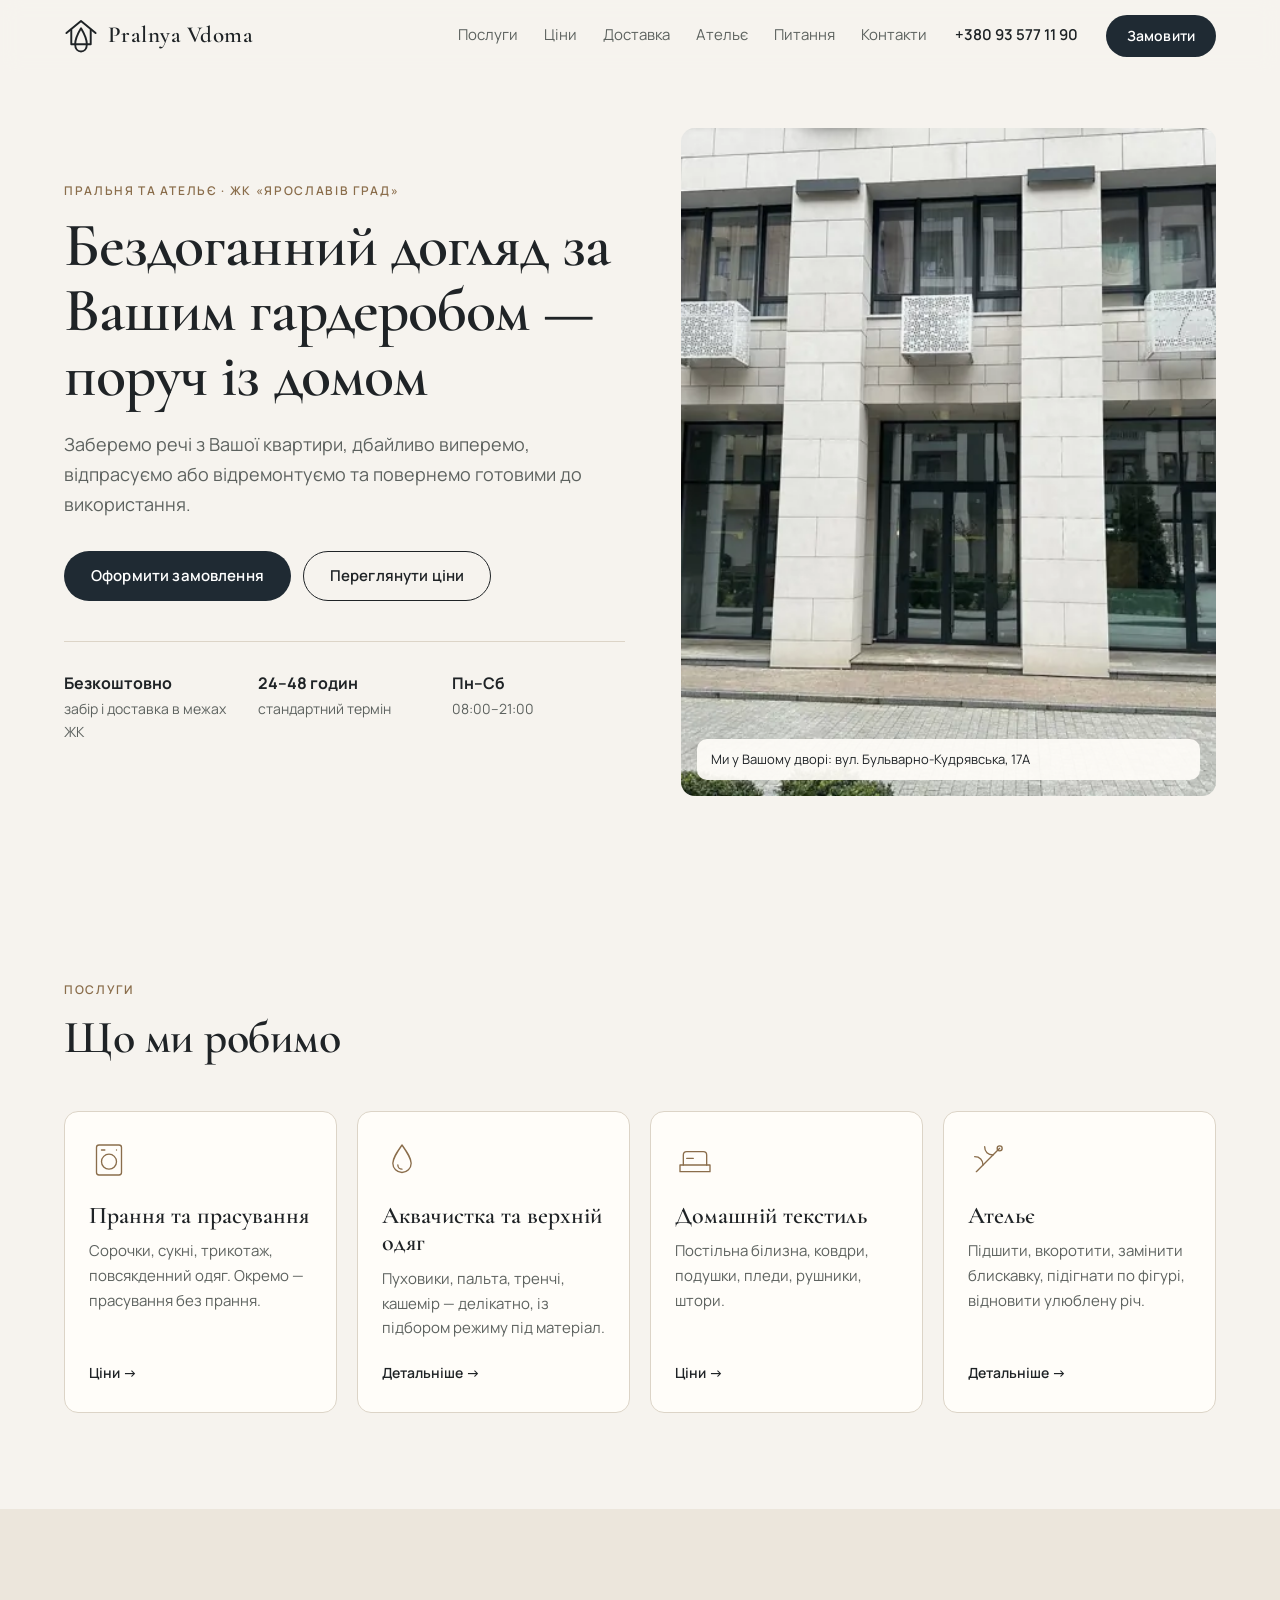
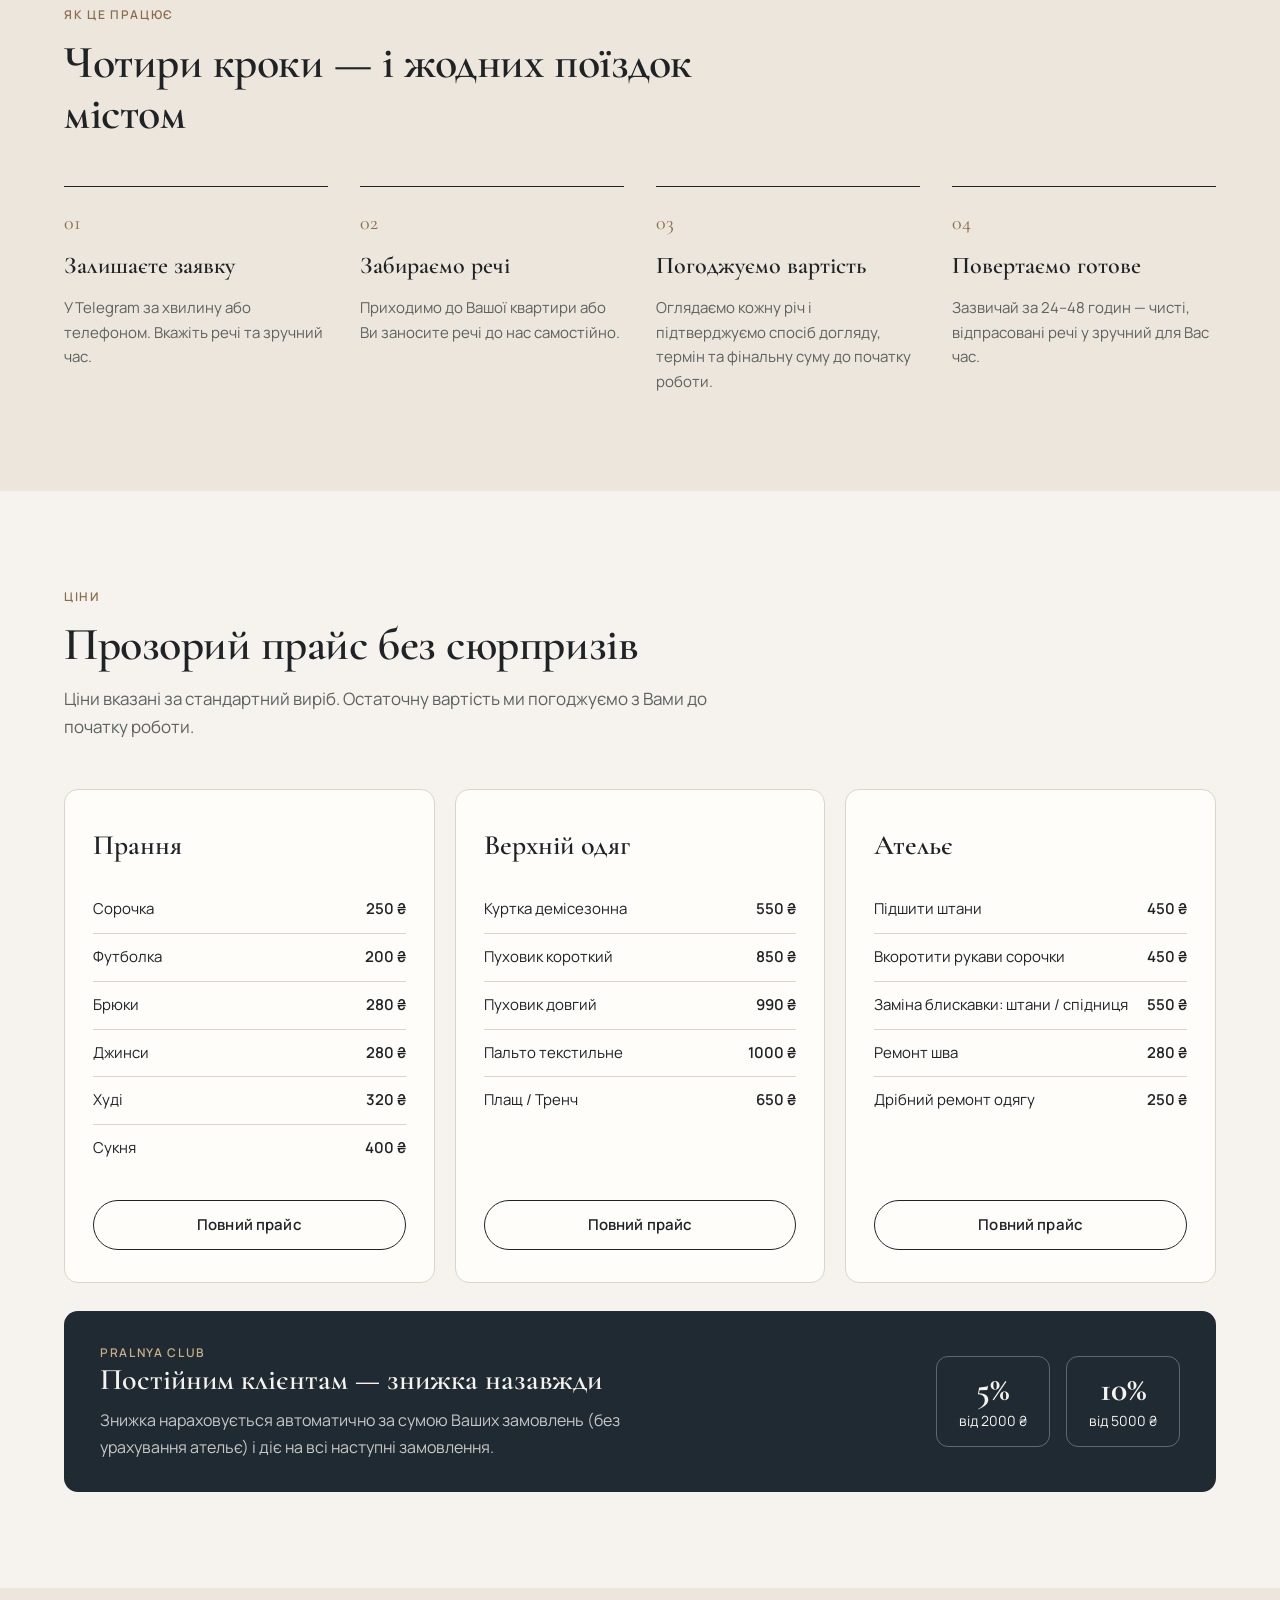
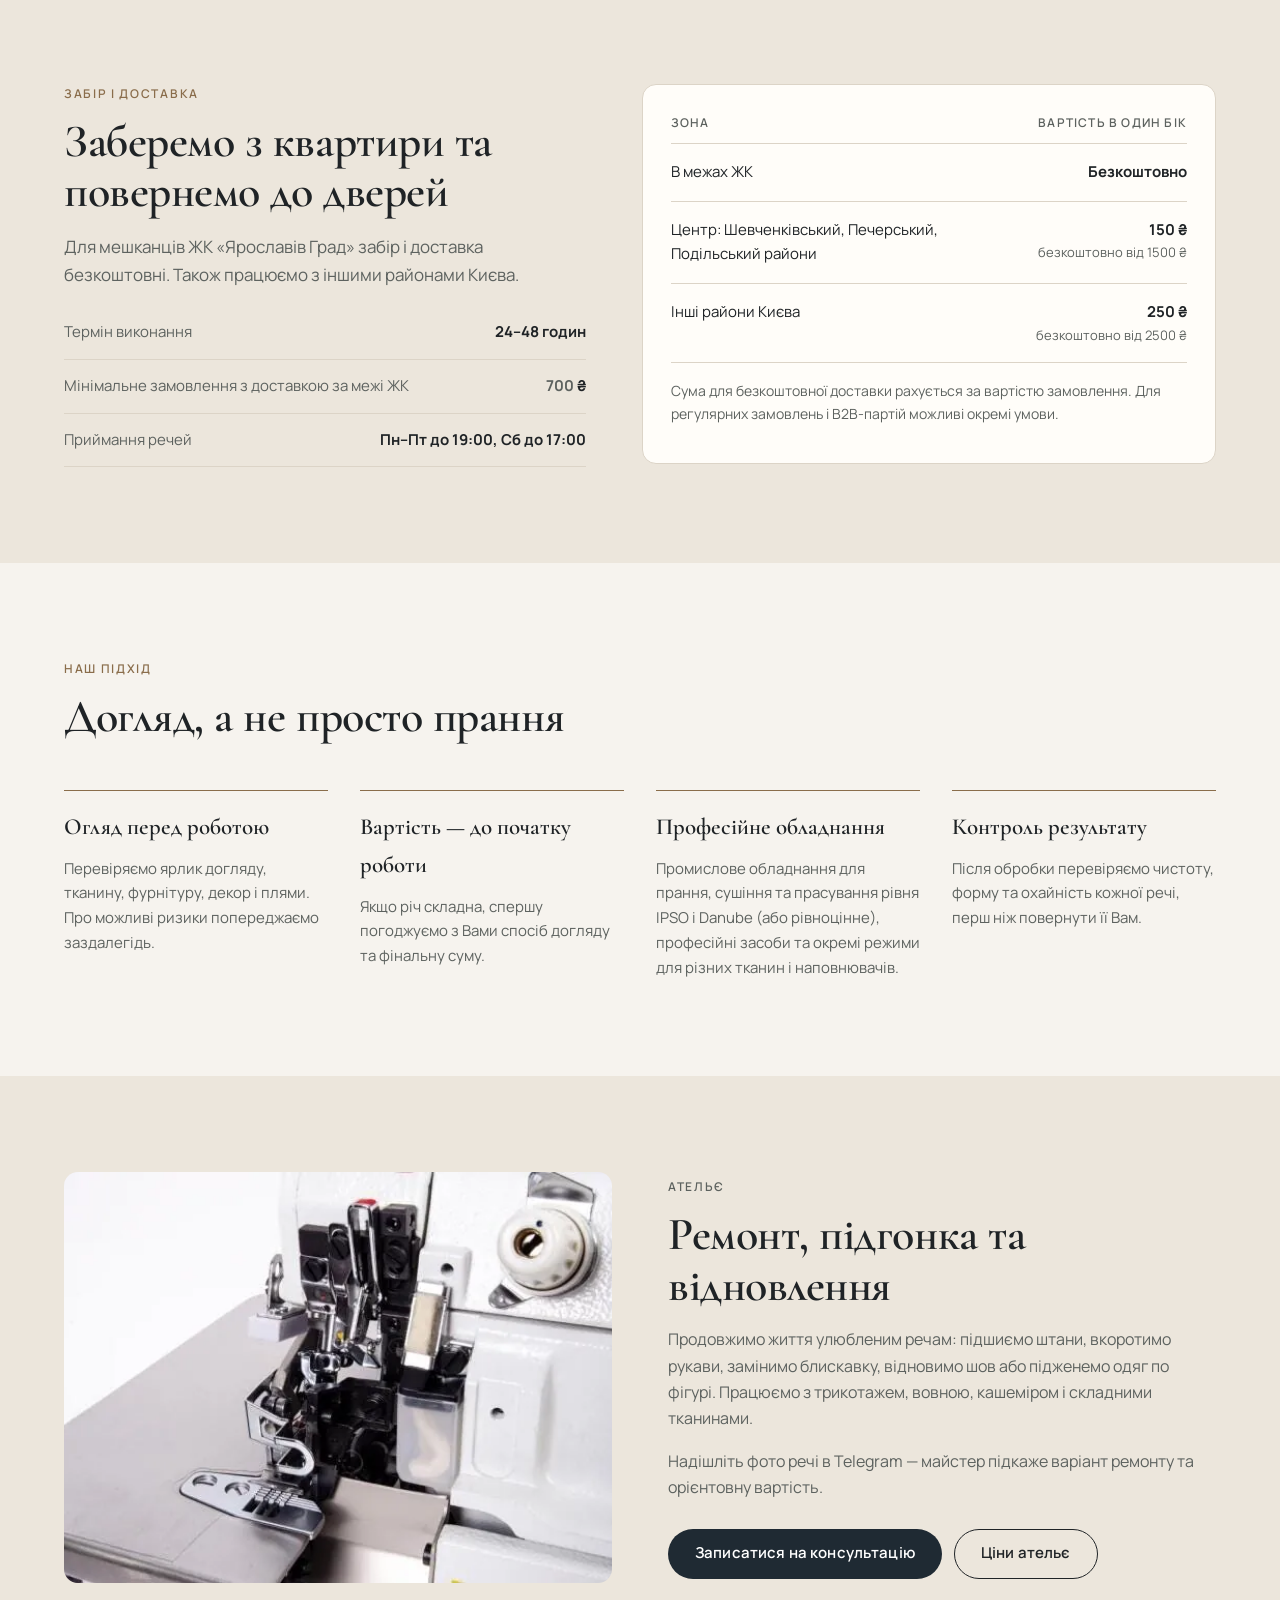
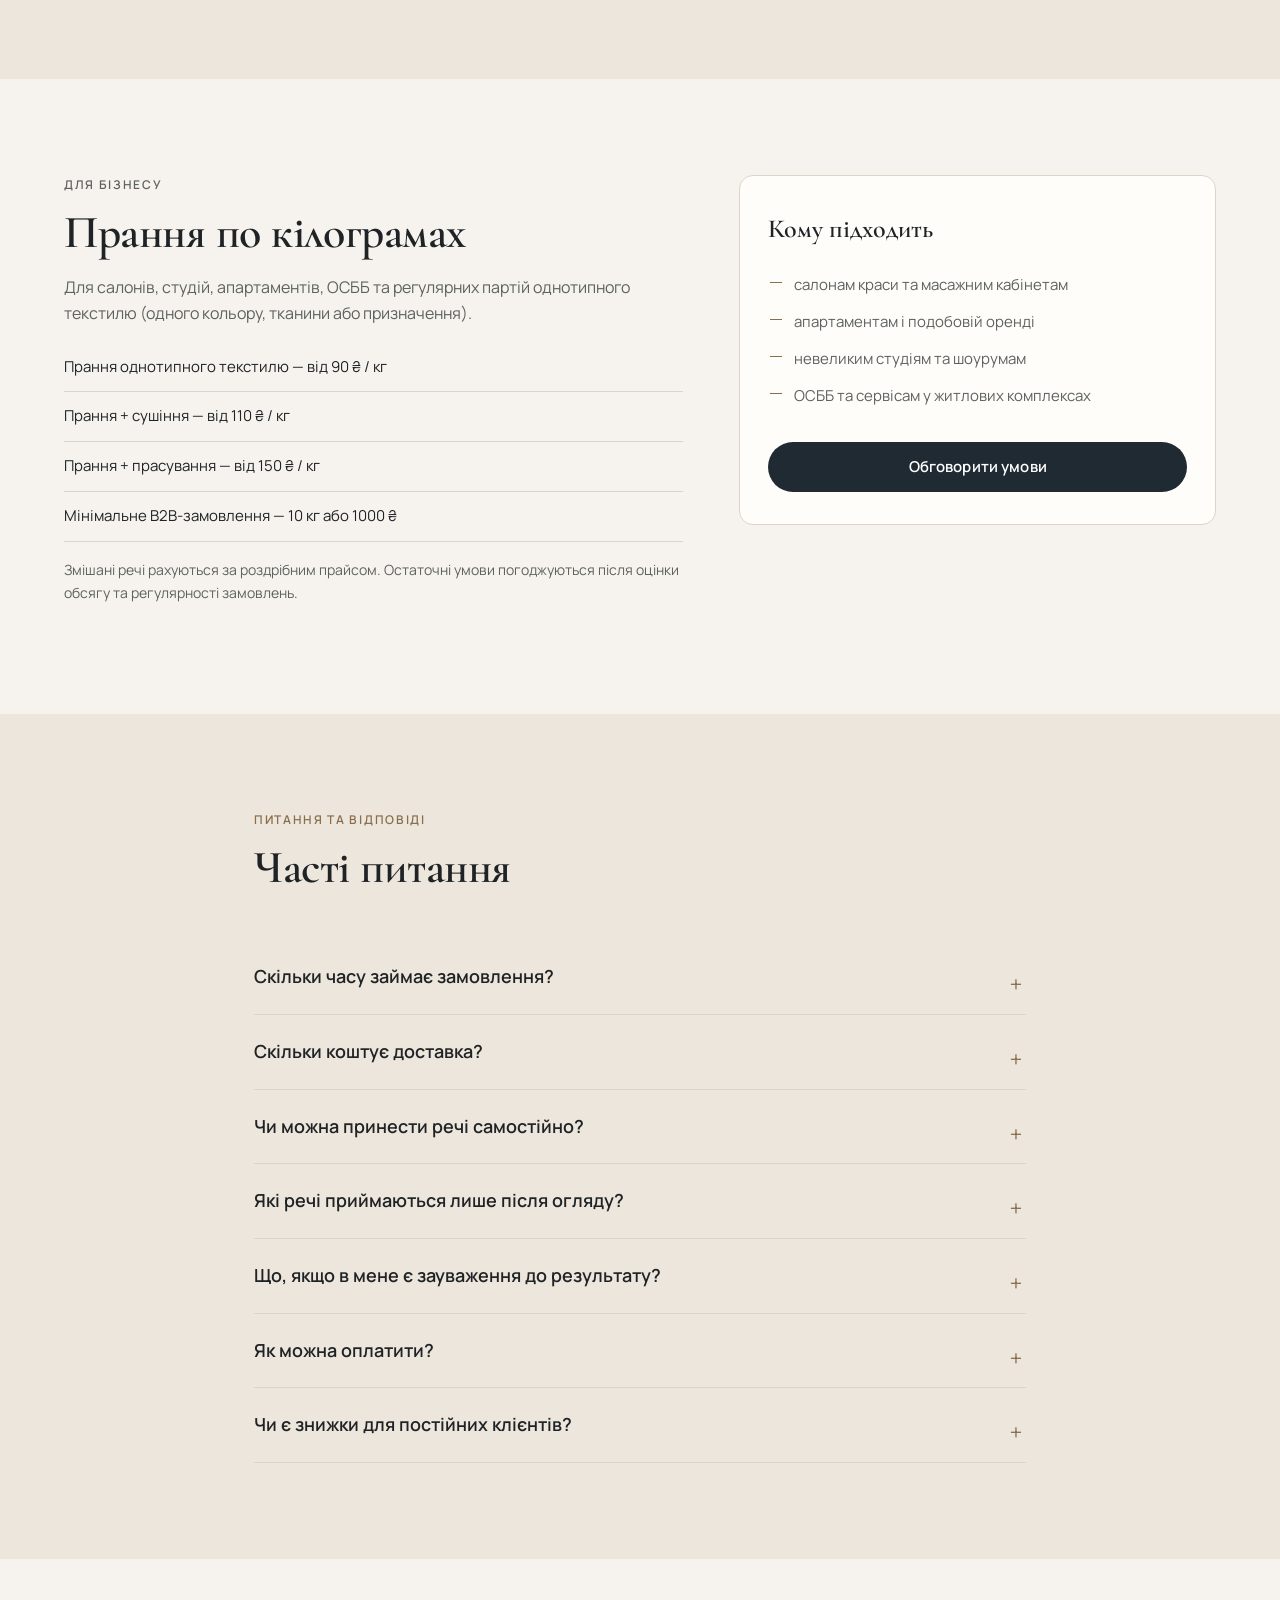
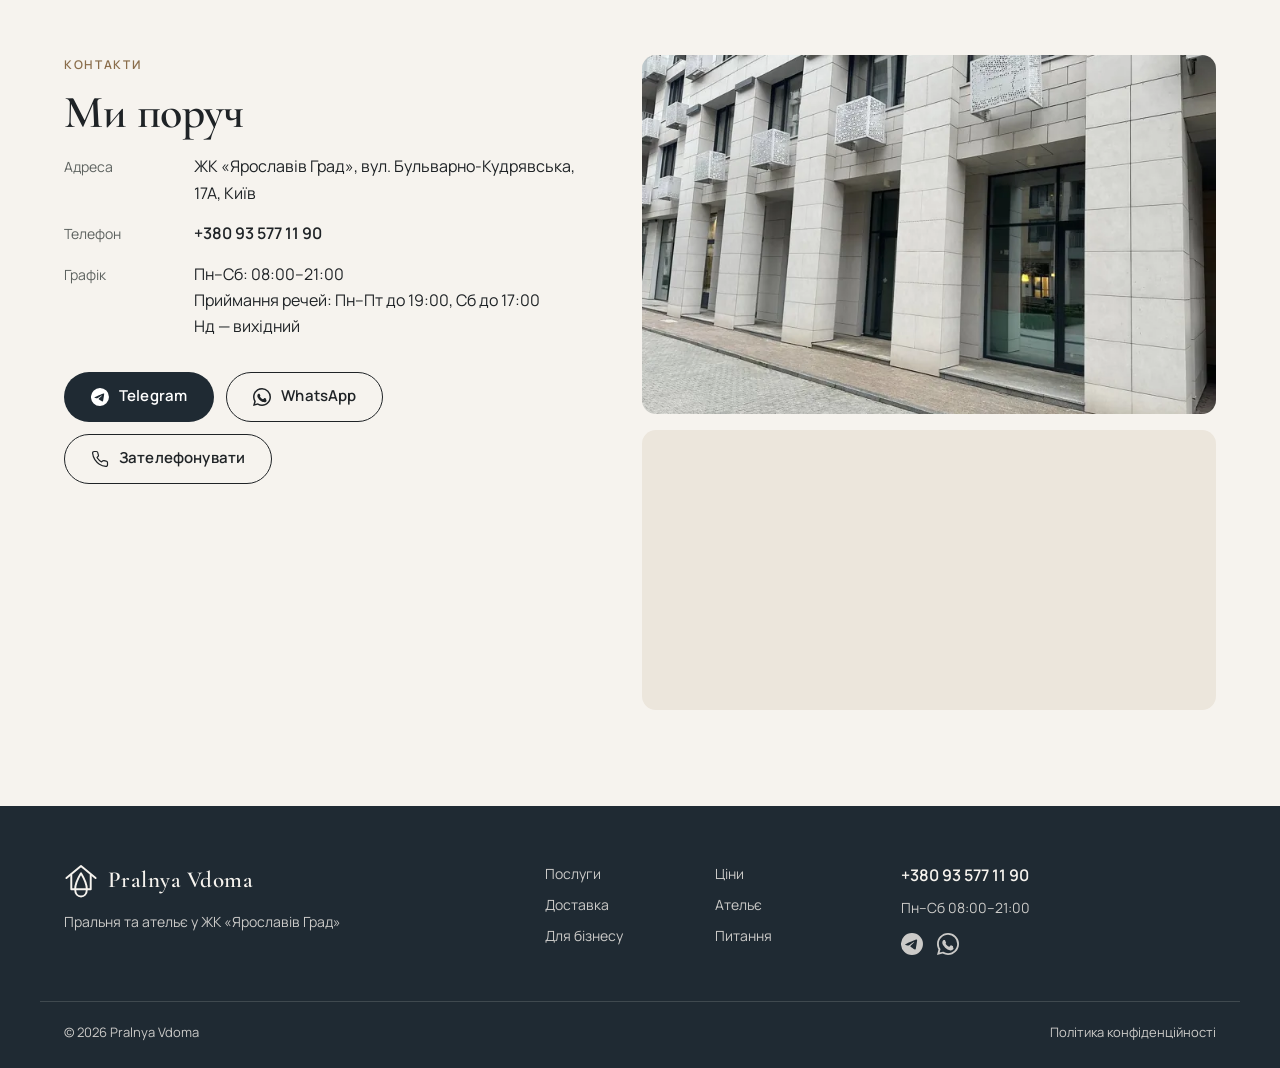
==== commit 71b323c1: "site: FAQ — payment by cash or cashless Co-Authored-By: Claude Opus 5.5 <noreply@anthropic.com> Clau" ====
--- a/index.html
+++ b/index.html
@@ -355,6 +355,10 @@
                     <p>Перед роботою ми оглядаємо кожну річ і заздалегідь попереджаємо про можливі ризики. Якщо після отримання у Вас є зауваження — напишіть нам або зателефонуйте, ми розглянемо кожен випадок індивідуально.</p>
                 </details>
                 <details>
+                    <summary>Як можна оплатити?</summary>
+                    <p>Готівкою або безготівково. Вартість ми погоджуємо з Вами до початку роботи.</p>
+                </details>
+                <details>
                     <summary>Чи є знижки для постійних клієнтів?</summary>
                     <p>Так, програма Pralnya Club: 5% від суми замовлень 2000 ₴ і 10% від 5000 ₴. Знижка діє автоматично на наступні замовлення (крім послуг ательє).</p>
                 </details>
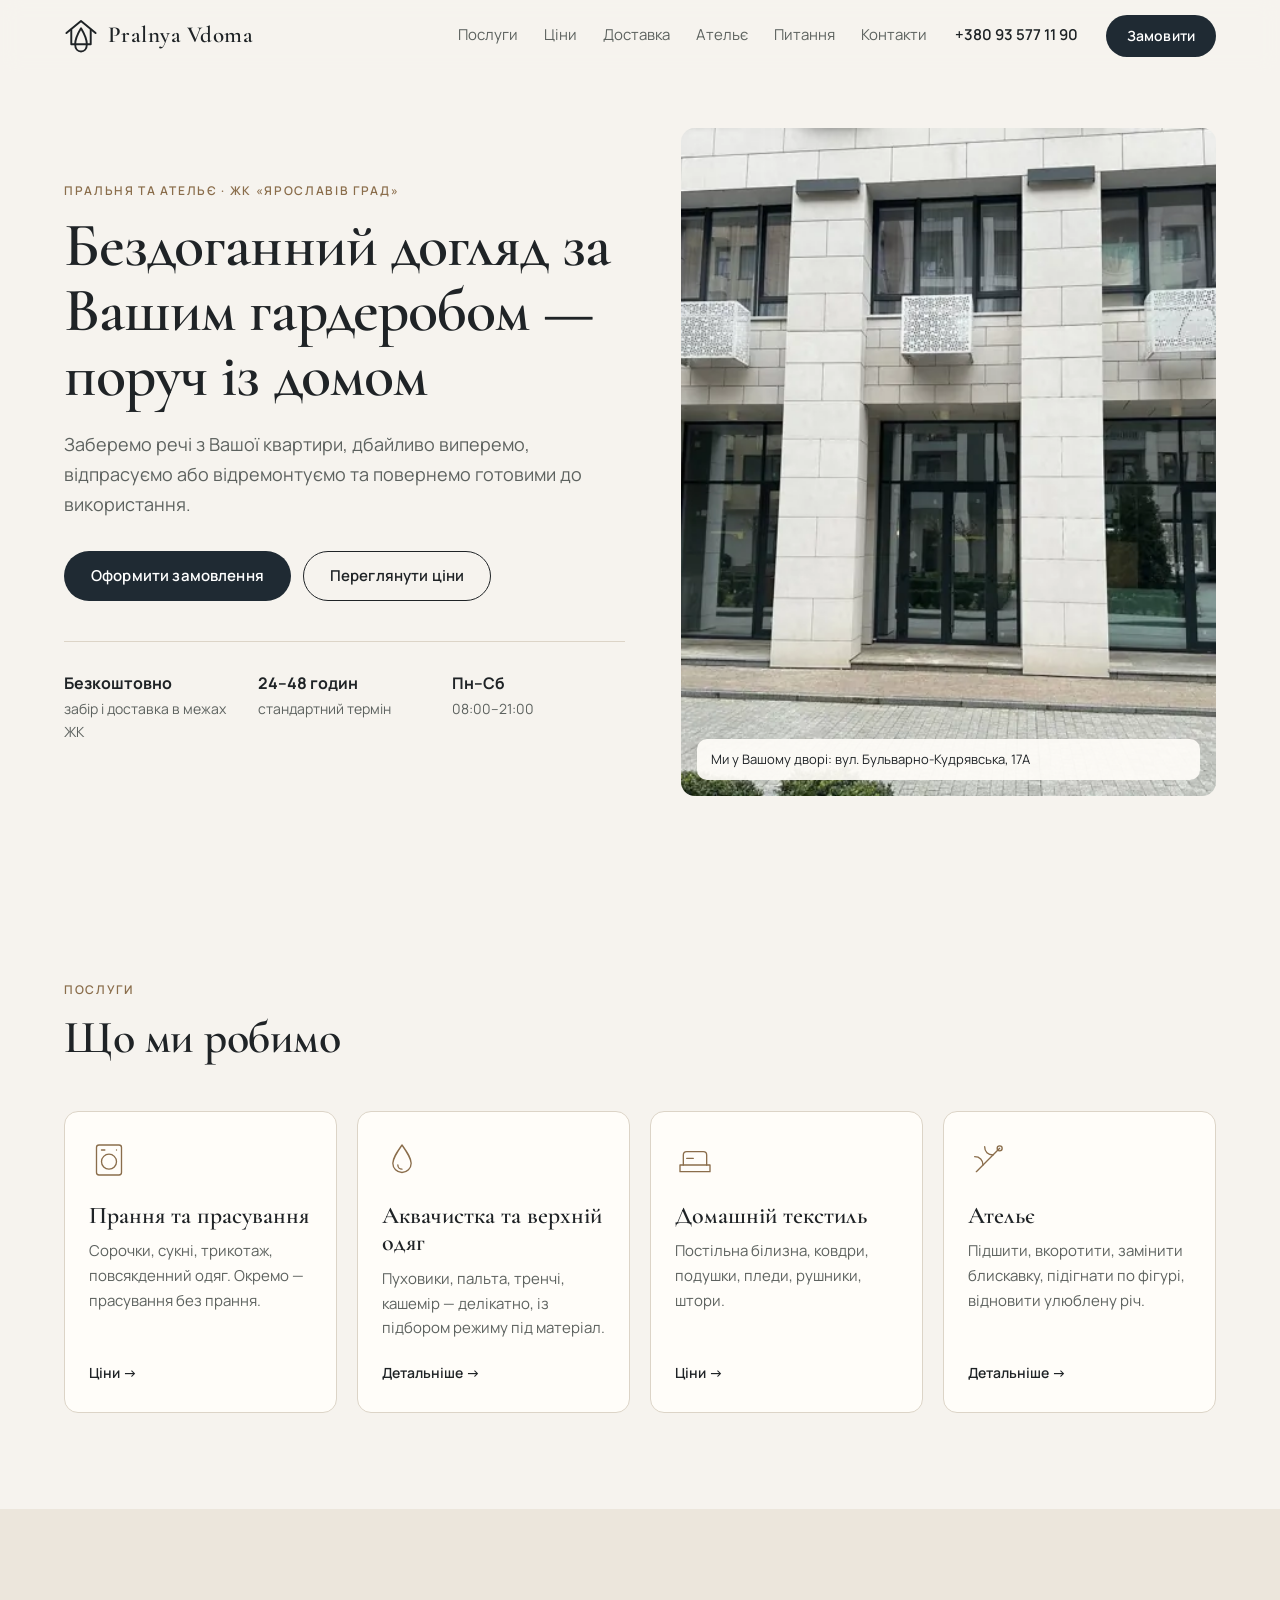
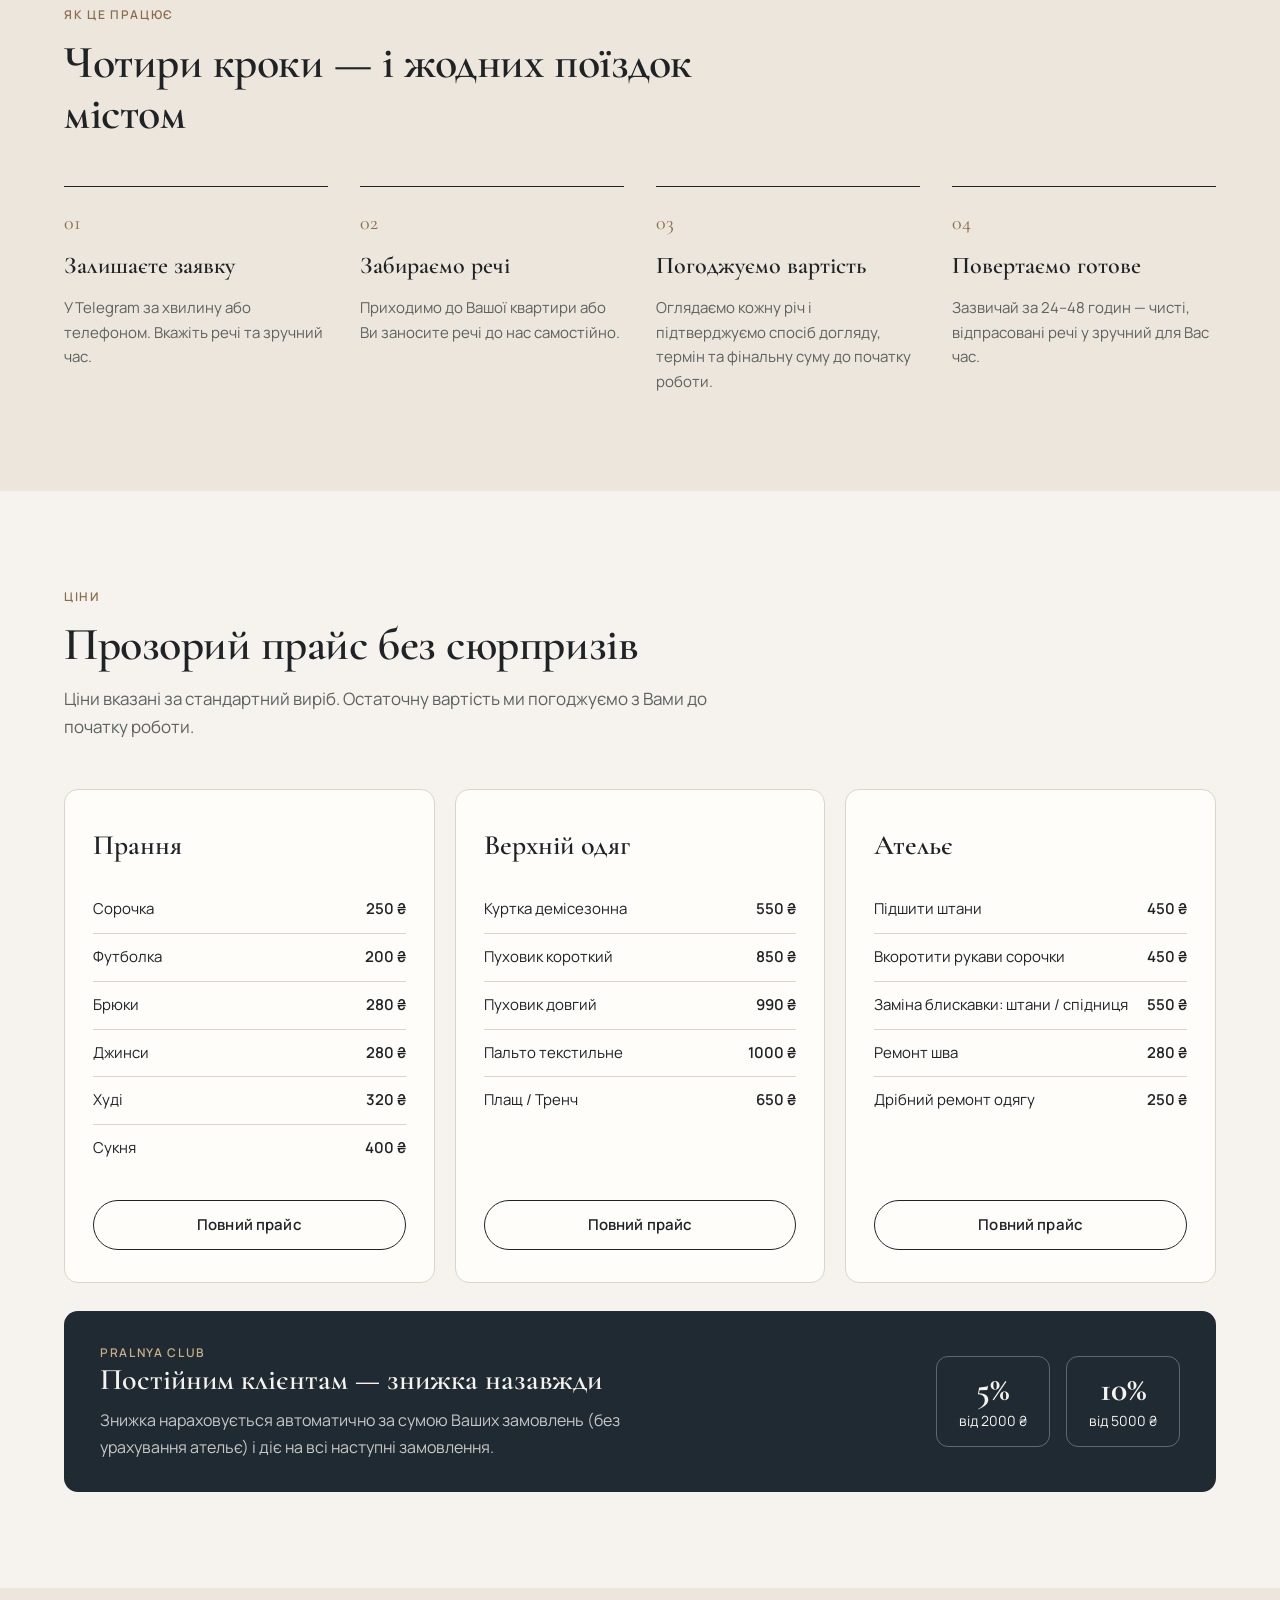
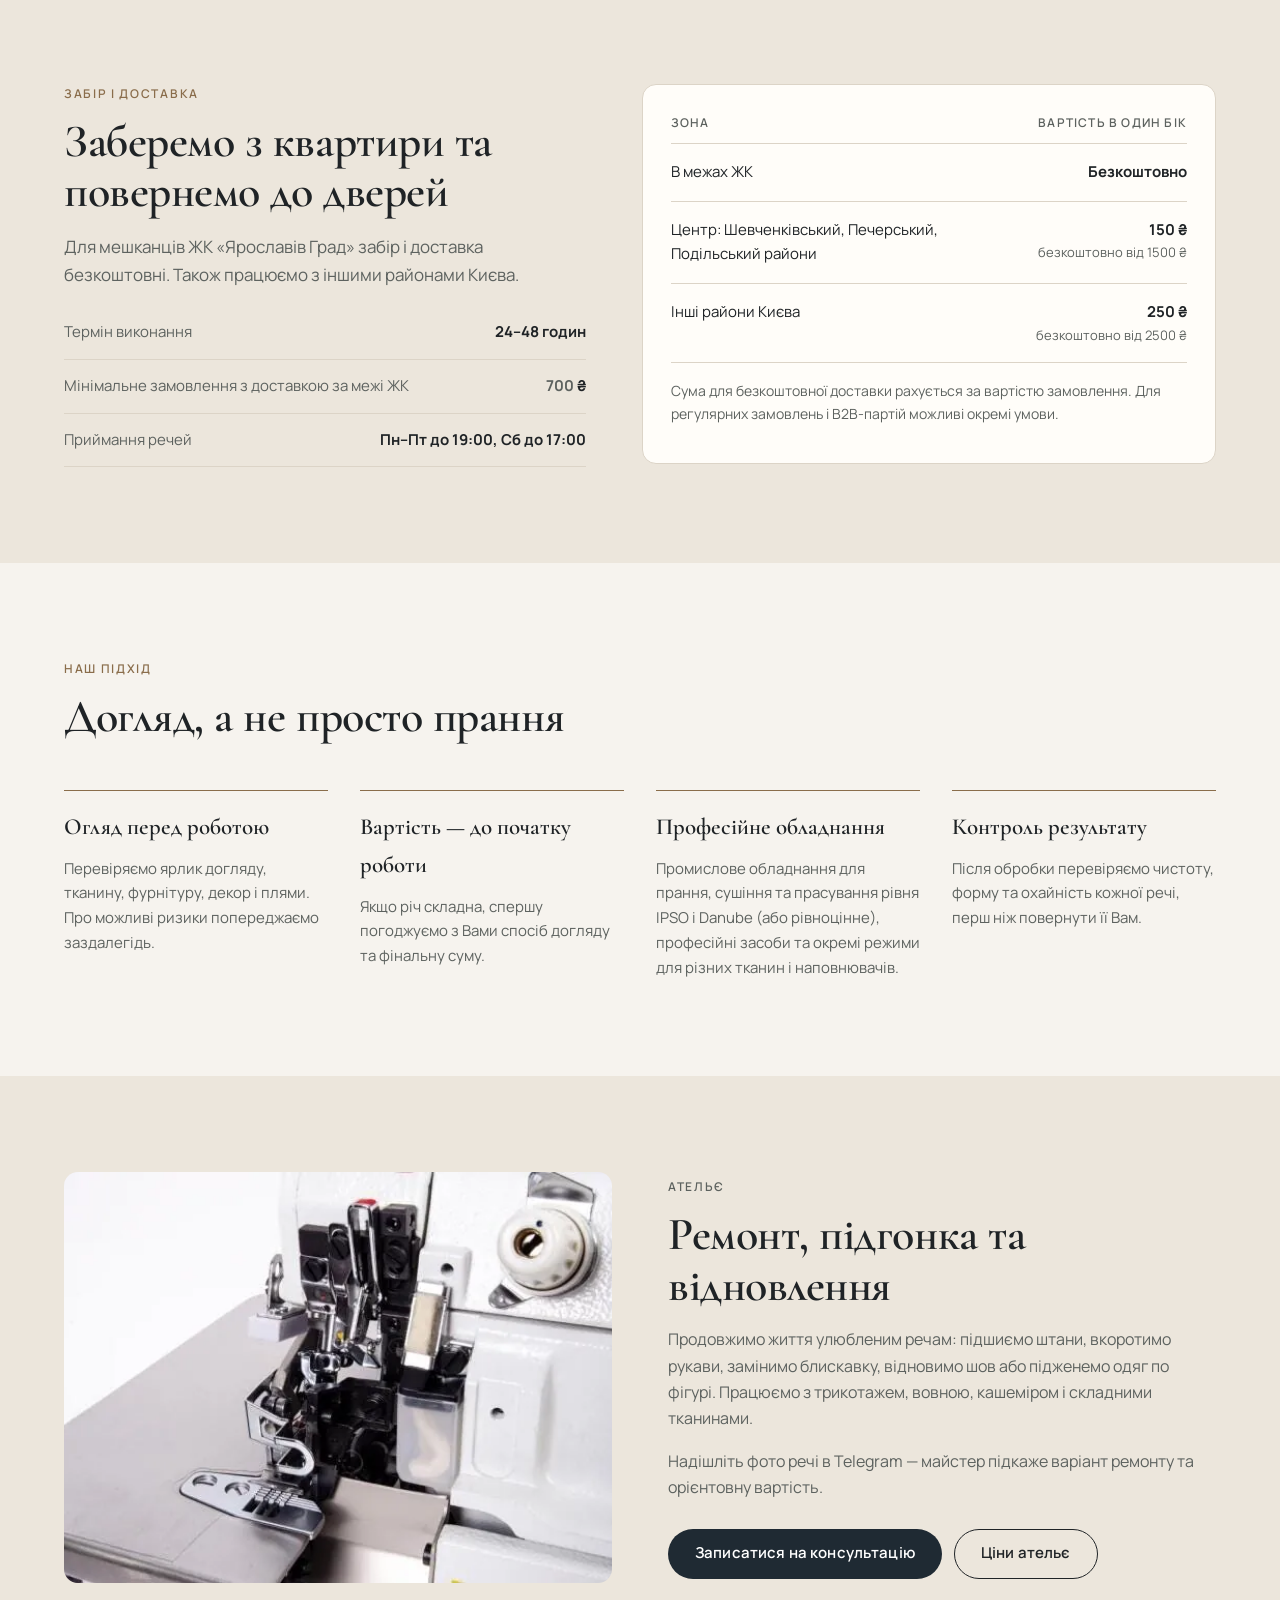
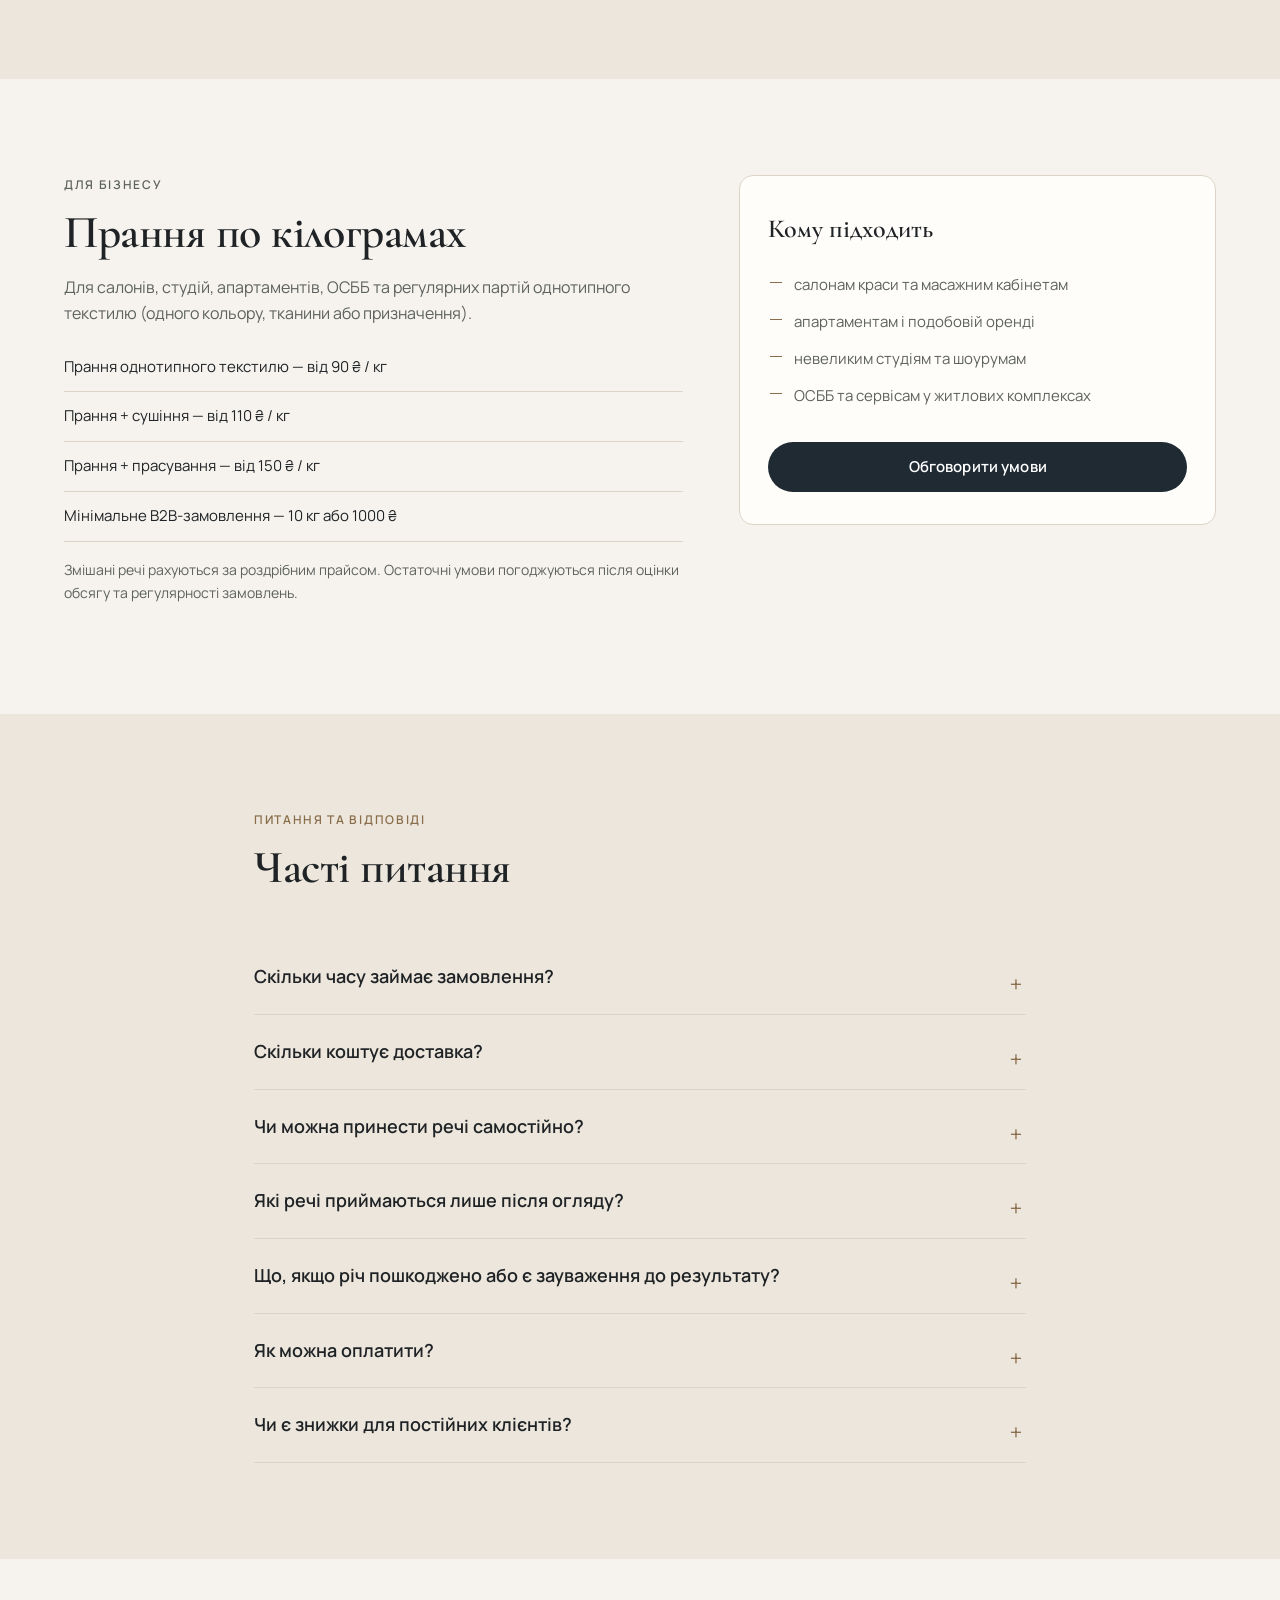
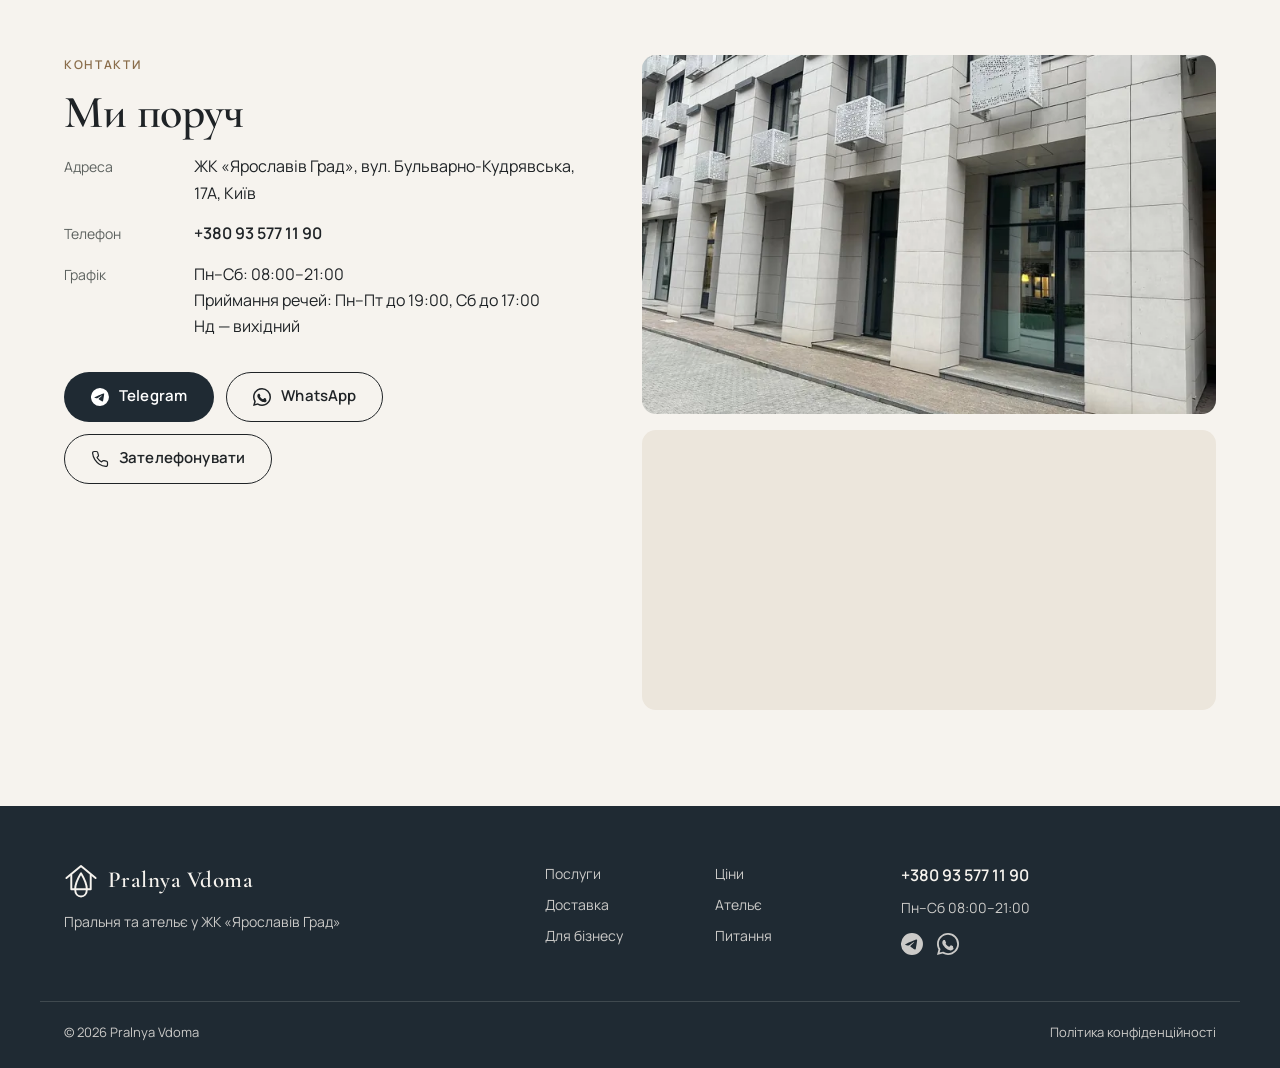
==== commit 8b2ba044: "site: FAQ — damage/claims policy approved by owner (intake inspection, free redo, 14 days, compensat" ====
--- a/index.html
+++ b/index.html
@@ -83,7 +83,7 @@
             <a href="#faq" class="nav__link">Питання</a>
             <a href="#contacts" class="nav__link">Контакти</a>
             <div class="nav__mobile-extra">
-                <a href="https://t.me/CleanHomeKyivBot?start=order" target="_blank" rel="noopener" class="btn btn--primary btn--block">Оформити замовлення</a>
+                <a href="https://t.me/CleanHomeKyivBot?startapp" target="_blank" rel="noopener" class="btn btn--primary btn--block">Оформити замовлення</a>
                 <a href="tel:+380935771190" class="nav__phone">+380 93 577 11 90</a>
                 <p class="nav__hours">Пн–Сб 08:00–21:00</p>
             </div>
@@ -351,8 +351,10 @@
                     <p data-inspection>Натуральна шкіра, замша, хутро, весільні сукні, дизайнерські речі, речі з великою кількістю декору, речі без ярлика догляду, речі з нестабільним фарбуванням, старі або складні плями.</p>
                 </details>
                 <details>
-                    <summary>Що, якщо в мене є зауваження до результату?</summary>
-                    <p>Перед роботою ми оглядаємо кожну річ і заздалегідь попереджаємо про можливі ризики. Якщо після отримання у Вас є зауваження — напишіть нам або зателефонуйте, ми розглянемо кожен випадок індивідуально.</p>
+                    <summary>Що, якщо річ пошкоджено або є зауваження до результату?</summary>
+                    <p>Під час приймання ми оглядаємо кожну річ і фіксуємо її стан у квитанції: знос, плями, дефекти, фурнітуру, наявність ярлика. Про можливі ризики попереджаємо заздалегідь, а речі з підвищеним ризиком приймаємо лише з Вашої згоди.</p>
+                    <p>Якщо результат Вас не влаштовує, ми безкоштовно повторно обробимо річ або виправимо її в ательє. Видимі недоліки, будь ласка, перевіряйте під час отримання, приховані — повідомте нам протягом 14 днів, зберігши квитанцію та річ.</p>
+                    <p>Якщо річ пошкоджено з нашої вини, ми компенсуємо її вартість відповідно до законодавства України.</p>
                 </details>
                 <details>
                     <summary>Як можна оплатити?</summary>
@@ -381,7 +383,7 @@
                     <dd>Пн–Сб: 08:00–21:00<br>Приймання речей: Пн–Пт до 19:00, Сб до 17:00<br>Нд — вихідний</dd>
                 </dl>
                 <div class="contacts__buttons">
-                    <a href="https://t.me/CleanHomeKyivBot?start=order" target="_blank" rel="noopener" class="btn btn--primary"><svg class="btn__icon" aria-hidden="true"><use href="#i-tg"/></svg>Telegram</a>
+                    <a href="https://t.me/CleanHomeKyivBot" target="_blank" rel="noopener" class="btn btn--primary"><svg class="btn__icon" aria-hidden="true"><use href="#i-tg"/></svg>Telegram</a>
                     <a href="https://wa.me/380935771190" target="_blank" rel="noopener" class="btn btn--ghost"><svg class="btn__icon" aria-hidden="true"><use href="#i-wa"/></svg>WhatsApp</a>
                     <a href="tel:+380935771190" class="btn btn--ghost"><svg class="btn__icon" aria-hidden="true"><use href="#i-phone"/></svg>Зателефонувати</a>
                 </div>
@@ -442,9 +444,9 @@
         <h2 class="modal__title" id="modal-order-title">Як Вам зручніше?</h2>
         <p class="modal__lead">Оберіть спосіб зв’язку — ми допоможемо оформити замовлення.</p>
         <div class="choice">
-            <a href="https://t.me/CleanHomeKyivBot?start=order" target="_blank" rel="noopener" class="choice__item">
+            <a href="https://t.me/CleanHomeKyivBot?startapp" target="_blank" rel="noopener" class="choice__item">
                 <svg aria-hidden="true"><use href="#i-tg"/></svg>
-                <span><strong>Оформити в Telegram</strong><small>Займе близько хвилини, можна додати фото речей</small></span>
+                <span><strong>Оформити в Telegram</strong><small>Застосунок Pralnya Vdoma: вибір послуг і ціни, близько хвилини</small></span>
             </a>
             <a href="tel:+380935771190" class="choice__item">
                 <svg aria-hidden="true"><use href="#i-phone"/></svg>
@@ -466,7 +468,7 @@
             <tbody data-price-sections="clothing,textile,ironing,extra"><tr><td>Футболка</td><td>200 ₴</td></tr><tr><td>Майка</td><td>180 ₴</td></tr><tr><td>Сорочка</td><td>250 ₴</td></tr><tr><td>Блуза</td><td>240 ₴</td></tr><tr><td>Светр</td><td>300 ₴</td></tr><tr><td>Худі</td><td>320 ₴</td></tr><tr><td>Джинси</td><td>280 ₴</td></tr><tr><td>Брюки</td><td>280 ₴</td></tr><tr><td>Спідниця</td><td>240 ₴</td></tr><tr><td>Сукня</td><td>400 ₴</td></tr><tr><td>Шорти</td><td>180 ₴</td></tr><tr><td>Світшот</td><td>320 ₴</td></tr><tr><td>Кофта</td><td>300 ₴</td></tr><tr><td colspan="2" class="modal__table-group">Домашній текстиль</td></tr><tr><td>Комплект постелі</td><td>450 ₴</td></tr><tr><td>Плед</td><td>550 ₴</td></tr><tr><td>Ковдра</td><td>600 ₴</td></tr><tr><td>Подушка</td><td>320 ₴</td></tr><tr><td>Ковдра пухова</td><td>1250 ₴</td></tr><tr><td>Подушка велика (50х60–70х70)</td><td>450 ₴</td></tr><tr><td>М'яка іграшка</td><td>350 ₴</td></tr><tr><td>Покривало</td><td>750 ₴</td></tr><tr><td>Тюль / органза</td><td>180 ₴ / м²</td></tr><tr><td>Штори прості</td><td>260 ₴ / м²</td></tr><tr><td>Штори щільні / на підкладці</td><td>320 ₴ / м²</td></tr><tr><td>Рушник малий</td><td>60 ₴</td></tr><tr><td>Халат</td><td>350 ₴</td></tr><tr><td>Наматрацник</td><td>800 ₴</td></tr><tr><td>Рушник великий</td><td>100 ₴</td></tr><tr><td colspan="2" class="modal__table-group">Прасування без прання</td></tr><tr><td>Футболка</td><td>90 ₴</td></tr><tr><td>Сорочка</td><td>130 ₴</td></tr><tr><td>Джинси</td><td>100 ₴</td></tr><tr><td>Брюки зі стрілками</td><td>180 ₴</td></tr><tr><td>Спідниця коротка</td><td>100 ₴</td></tr><tr><td>Спідниця довга</td><td>150 ₴</td></tr><tr><td>Сукня</td><td>250 ₴</td></tr><tr><td>Блуза</td><td>180 ₴</td></tr><tr><td>Кофта / Светр</td><td>200 ₴</td></tr><tr><td>Краватка</td><td>100 ₴</td></tr><tr><td>Комплект постільної білизни</td><td>200 ₴</td></tr><tr><td>Піджак</td><td>180 ₴</td></tr><tr><td>Пальто</td><td>320 ₴</td></tr><tr><td>Куртка</td><td>320 ₴</td></tr><tr><td colspan="2" class="modal__table-group">Додаткові послуги</td></tr><tr><td>Виведення плями</td><td>80 ₴</td></tr><tr><td>Чистка катишків</td><td>100 ₴</td></tr><tr><td>Кондиціонування</td><td>30 ₴</td></tr><tr><td>Відбілювання</td><td>40 ₴</td></tr><tr><td>Накрохмалювання білизни</td><td>200 ₴</td></tr></tbody>
         </table>
         <p class="note">Ціни вказані за стандартний виріб. Остаточна вартість залежить від матеріалу, розміру, стану речі, плям, декору та складності обробки. Перед початком роботи ми погоджуємо вартість із Вами.</p>
-        <a href="https://t.me/CleanHomeKyivBot?start=order" target="_blank" rel="noopener" class="btn btn--primary btn--block">Оформити замовлення в Telegram</a>
+        <a href="https://t.me/CleanHomeKyivBot?startapp" target="_blank" rel="noopener" class="btn btn--primary btn--block">Оформити замовлення в Telegram</a>
     </div>
 </div>
 
@@ -478,7 +480,7 @@
             <tbody data-price-sections="outerwear,aquaclean,shoes,accessories"><tr><td>Вітровка</td><td>480 ₴</td></tr><tr><td>Куртка демісезонна</td><td>550 ₴</td></tr><tr><td>Пальто текстильне</td><td>1000 ₴</td></tr><tr><td>Пуховик короткий</td><td>850 ₴</td></tr><tr><td>Пуховик довгий</td><td>990 ₴</td></tr><tr><td>Куртка джинсова</td><td>480 ₴</td></tr><tr><td>Плащ / Тренч</td><td>650 ₴</td></tr><tr><td>Жилет</td><td>400 ₴</td></tr><tr><td>Піджак</td><td>650 ₴</td></tr><tr><td colspan="2" class="modal__table-group">Аквачистка (преміум)</td></tr><tr><td>Весільна сукня</td><td>3000 ₴</td></tr><tr><td>Кашемір</td><td>650 ₴</td></tr><tr><td colspan="2" class="modal__table-group">Взуття</td></tr><tr><td>Кросівки</td><td>550 ₴ / пара</td></tr><tr><td>Черевики</td><td>700 ₴ / пара</td></tr><tr><td colspan="2" class="modal__table-group">Аксесуари</td></tr><tr><td>Рюкзак</td><td>550 ₴</td></tr><tr><td>Сумка</td><td>650 ₴</td></tr><tr><td>Краватка</td><td>150 ₴</td></tr><tr><td>Шарф / Хустка</td><td>300 ₴</td></tr></tbody>
         </table>
         <p class="note">Шкіра, замша, хутро та речі зі складним декором приймаються лише після огляду. Ціни вказані за стандартний виріб; перед початком роботи ми погоджуємо вартість із Вами.</p>
-        <a href="https://t.me/CleanHomeKyivBot?start=order" target="_blank" rel="noopener" class="btn btn--primary btn--block">Оформити замовлення в Telegram</a>
+        <a href="https://t.me/CleanHomeKyivBot?startapp" target="_blank" rel="noopener" class="btn btn--primary btn--block">Оформити замовлення в Telegram</a>
     </div>
 </div>
 
@@ -514,7 +516,7 @@
         <p class="note">Перед початком роботи ми погоджуємо спосіб догляду та вартість із Вами.</p>
         <div class="modal__actions">
             <button type="button" class="btn btn--ghost" data-modal="modal-price-outerwear">Ціни на верхній одяг</button>
-            <a href="https://t.me/CleanHomeKyivBot?start=order" target="_blank" rel="noopener" class="btn btn--primary">Оформити замовлення</a>
+            <a href="https://t.me/CleanHomeKyivBot?startapp" target="_blank" rel="noopener" class="btn btn--primary">Оформити замовлення</a>
         </div>
     </div>
 </div>
--- a/style/site.css
+++ b/style/site.css
@@ -218,7 +218,8 @@
 .faq summary::-webkit-details-marker { display: none; }
 .faq summary::after { content: "+"; position: absolute; right: 4px; top: 16px; font-family: var(--serif); font-size: 30px; font-weight: 500; color: var(--gold); transition: transform .2s; }
 .faq details[open] summary::after { transform: rotate(45deg); }
-.faq details p { color: var(--muted); padding-bottom: 22px; margin: 0; max-width: 680px; }
+.faq details p { color: var(--muted); padding-bottom: 12px; margin: 0; max-width: 680px; }
+.faq details p:last-child { padding-bottom: 22px; }
 
 /* ---------- Контакти ---------- */
 .contacts { display: grid; grid-template-columns: 1fr 1.1fr; gap: 56px; align-items: start; }
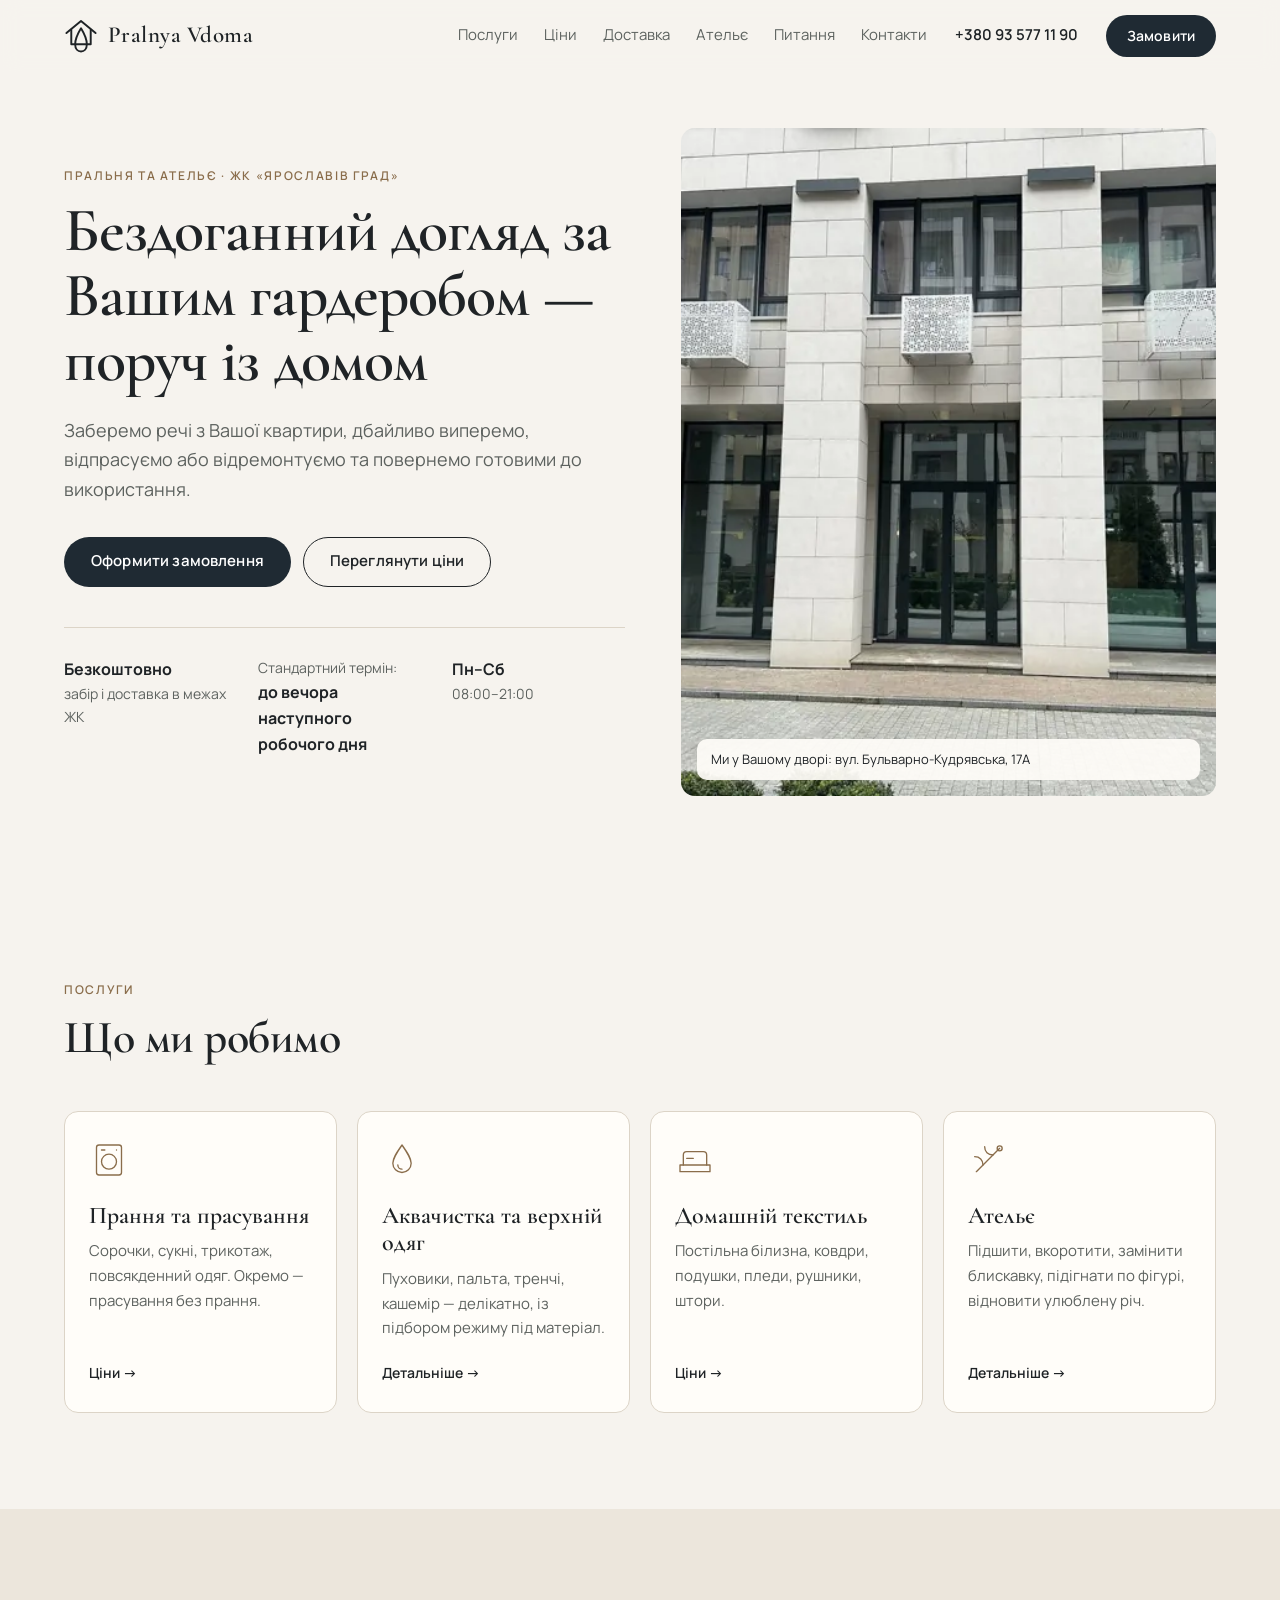
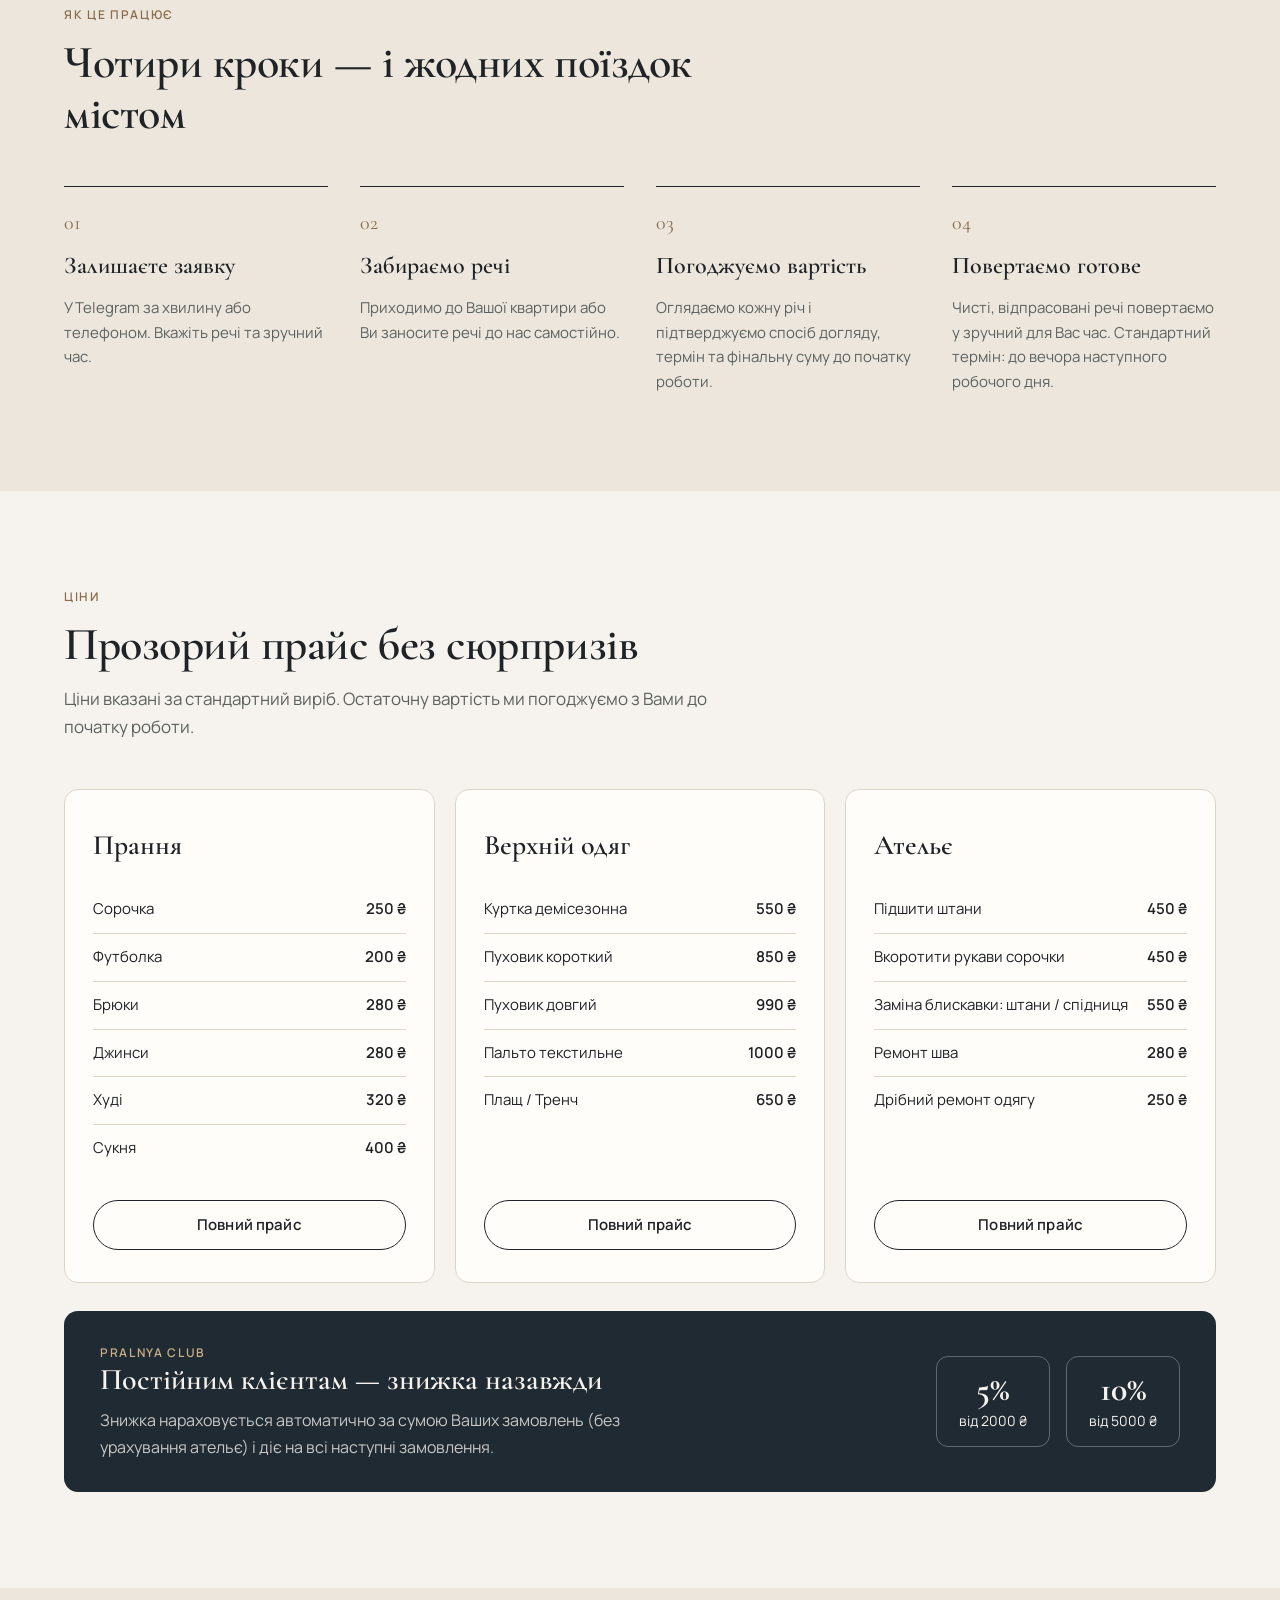
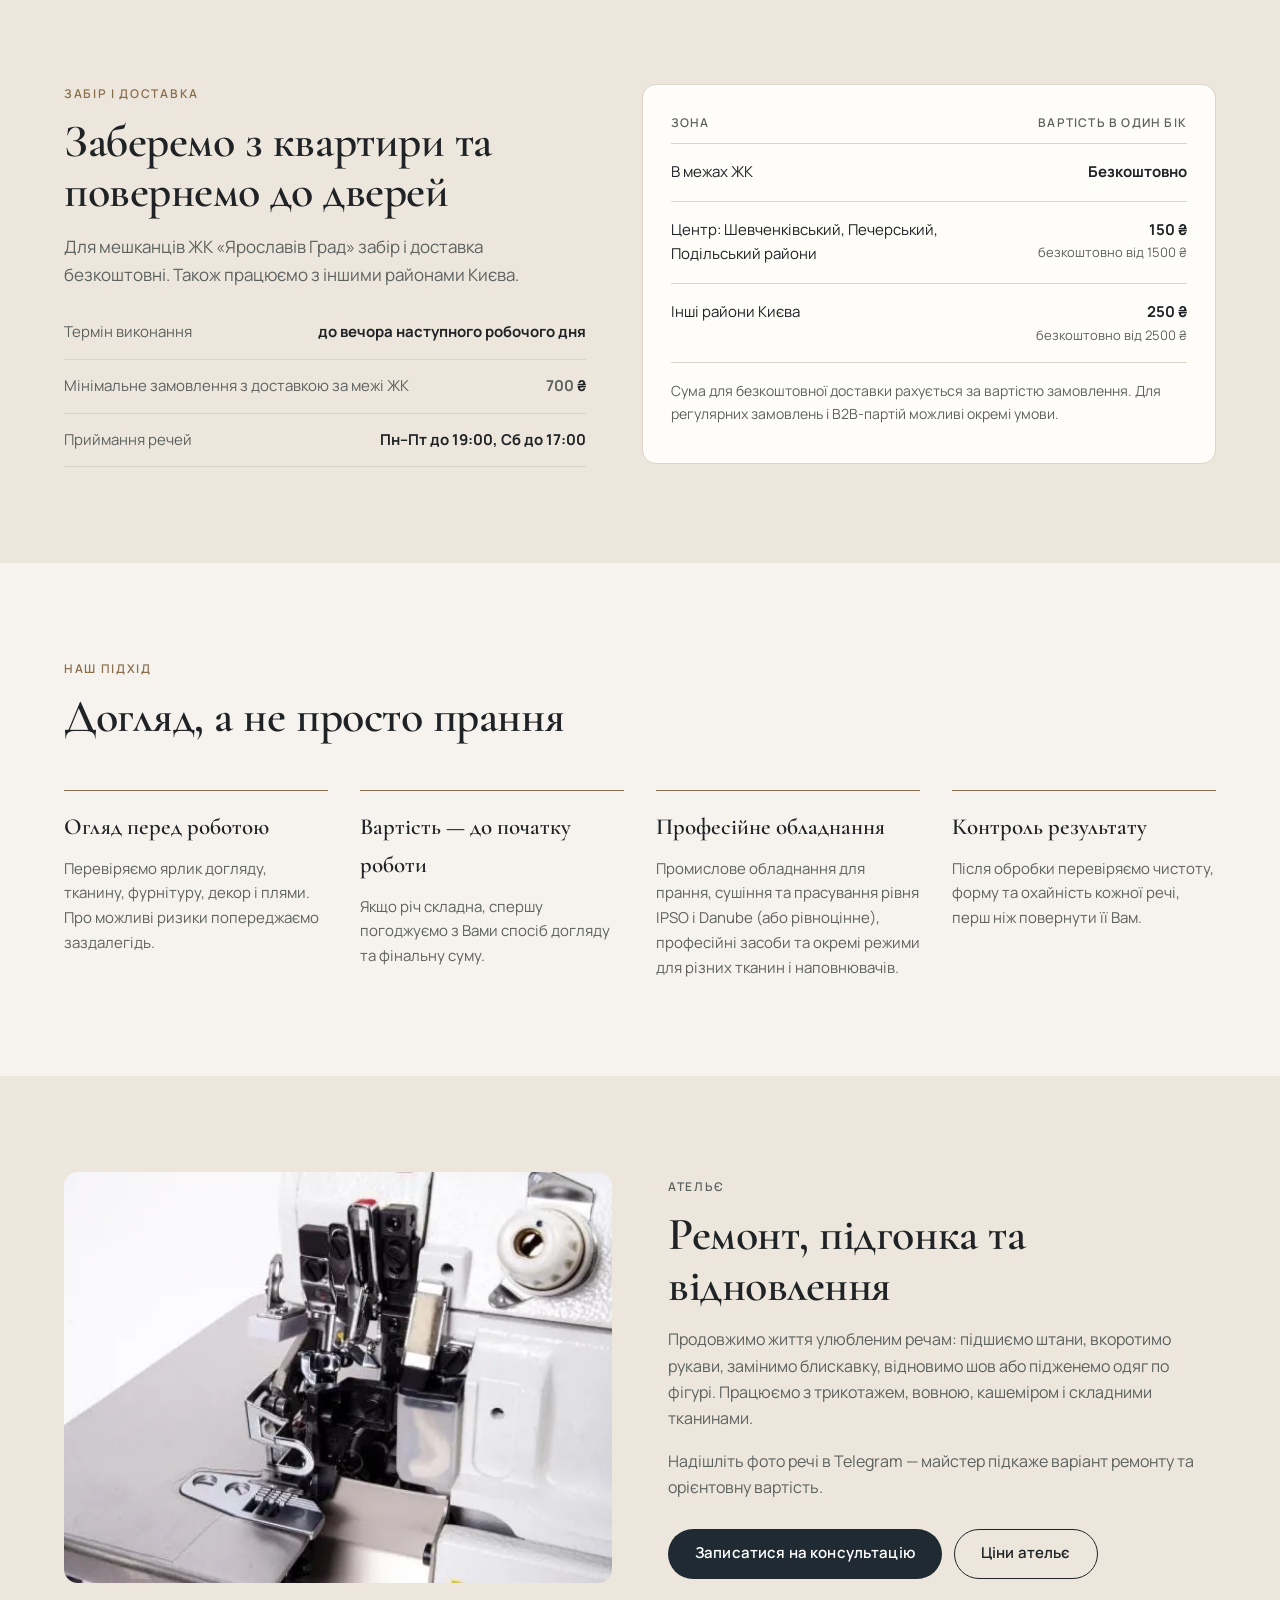
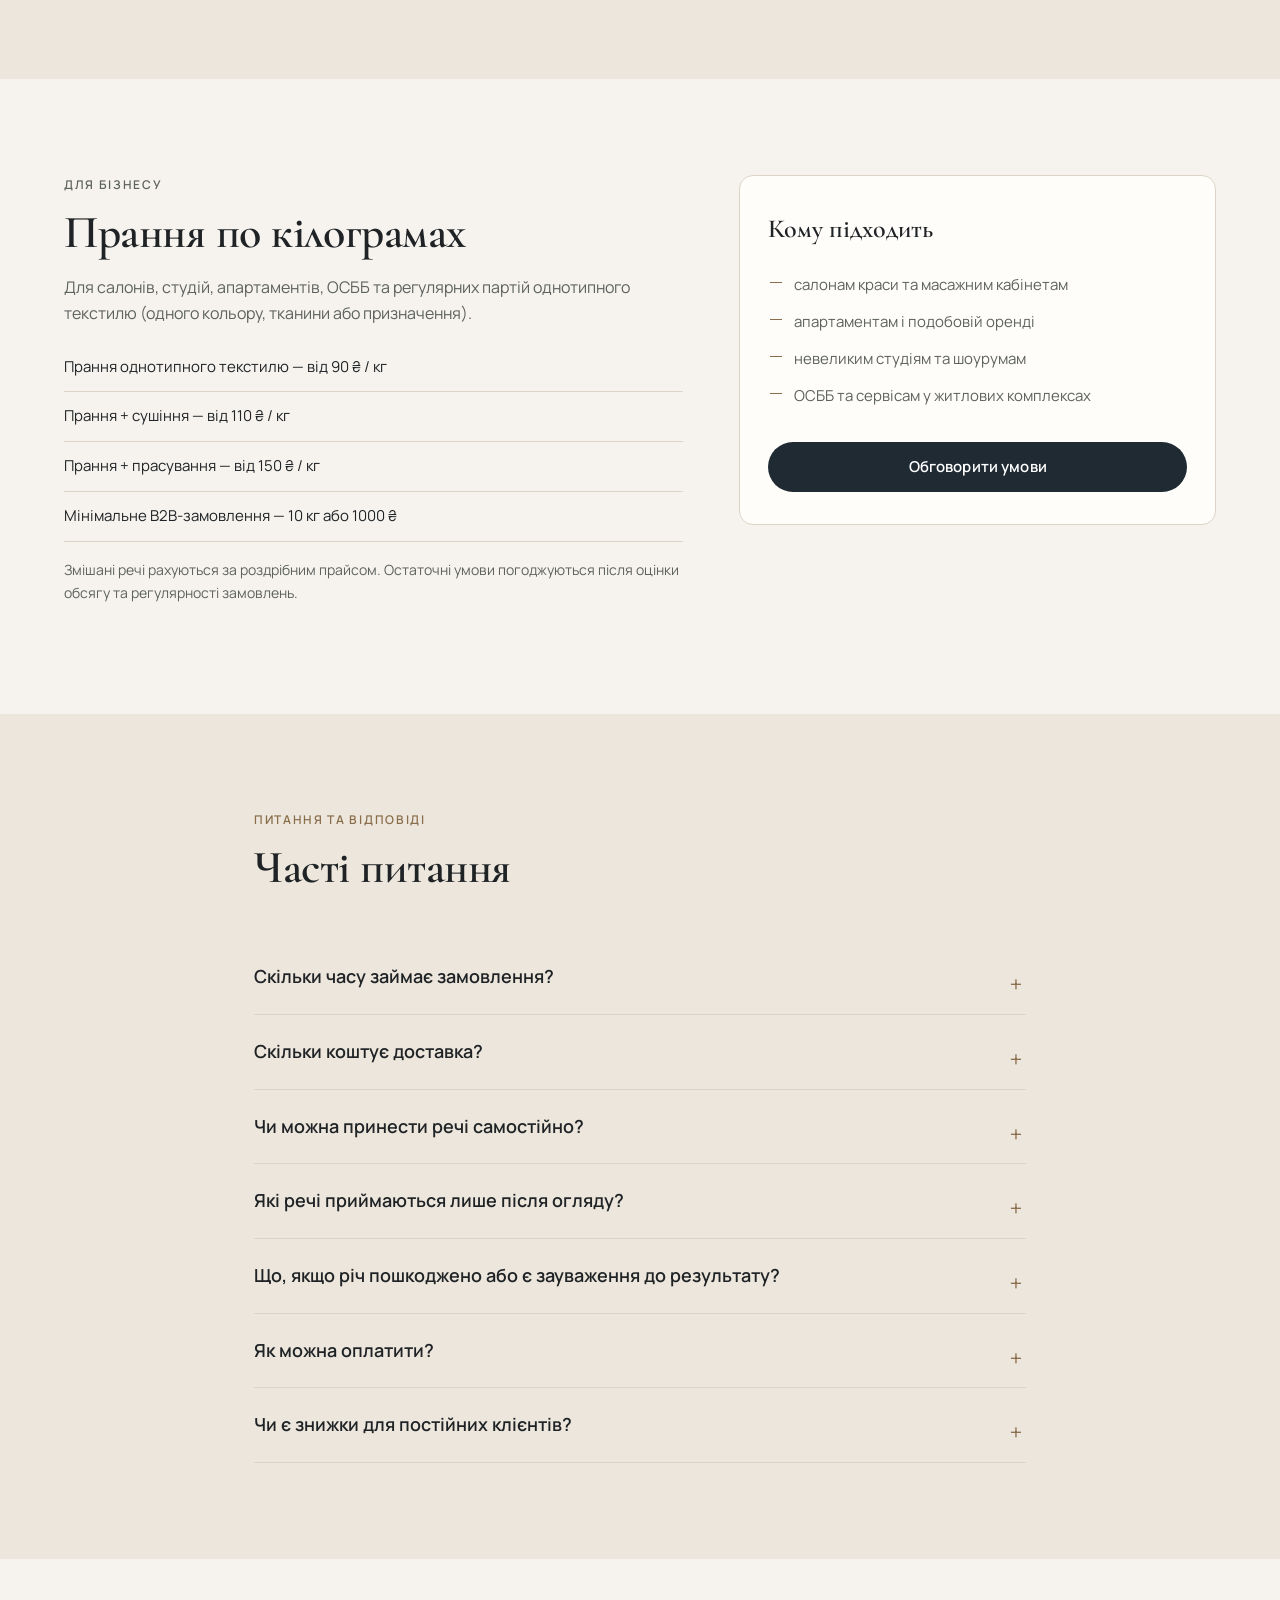
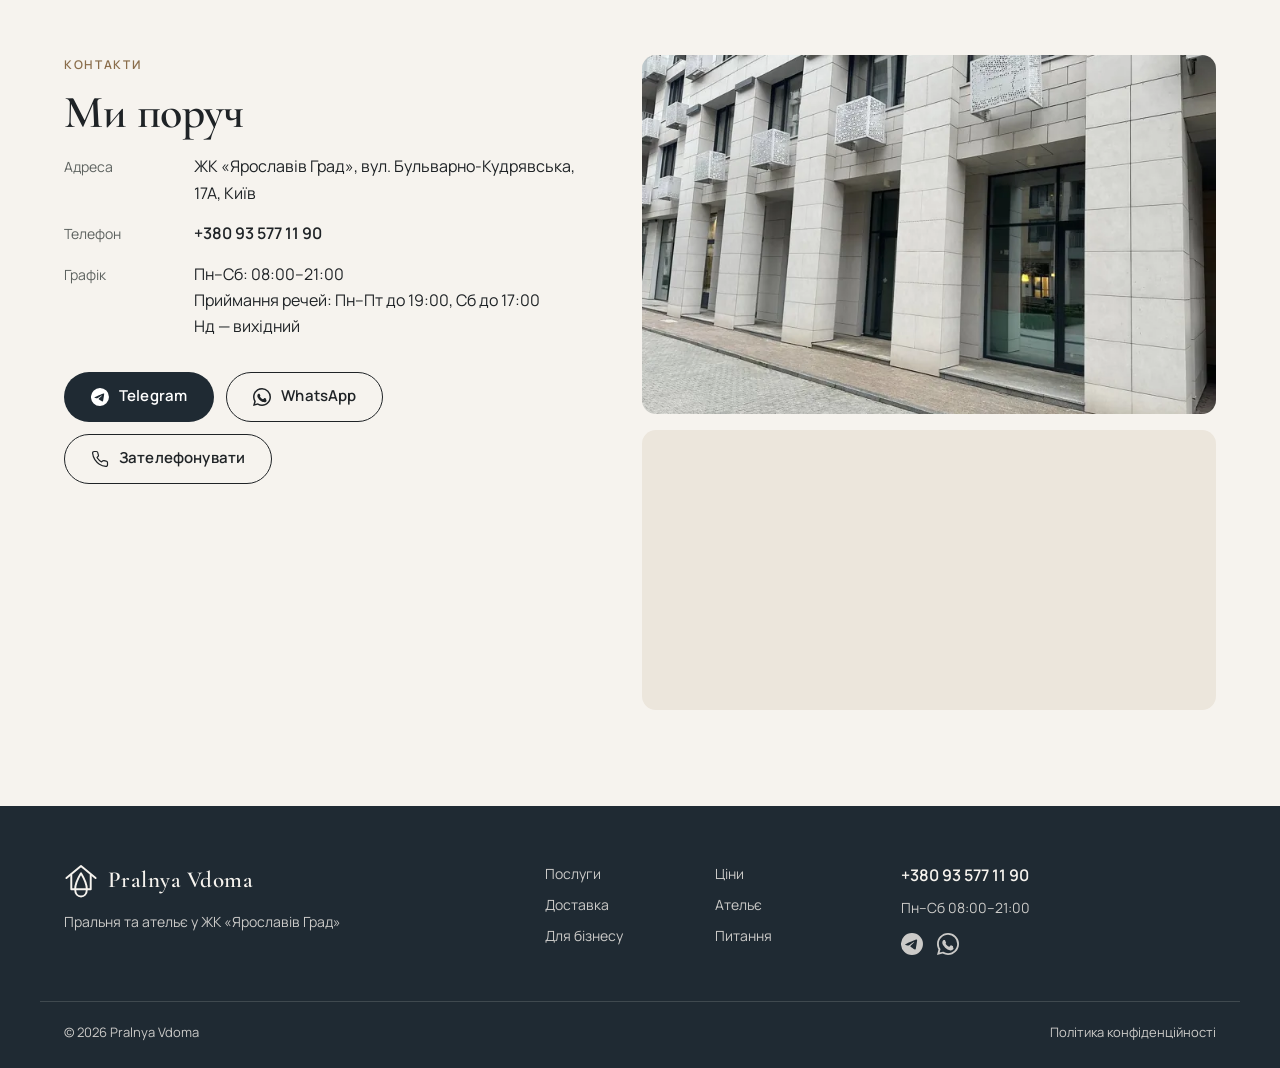
==== commit 74102779: "site: turnaround wording (до вечора наступного робочого дня) Co-Authored-By: Claude Opus 5.5 <norepl" ====
--- a/index.html
+++ b/index.html
@@ -4,7 +4,7 @@
     <meta charset="UTF-8">
     <meta name="viewport" content="width=device-width, initial-scale=1, viewport-fit=cover">
     <title>Pralnya Vdoma — пральня та ательє у ЖК «Ярославів Град», Київ</title>
-    <meta name="description" content="Пральня та ательє у ЖК «Ярославів Град» (Київ). Прання, аквачистка верхнього одягу, домашній текстиль, ремонт і підгонка одягу. Безкоштовний забір і доставка в межах ЖК, готовність за 24–48 годин.">
+    <meta name="description" content="Пральня та ательє у ЖК «Ярославів Град» (Київ). Прання, аквачистка верхнього одягу, домашній текстиль, ремонт і підгонка одягу. Безкоштовний забір і доставка в межах ЖК, готовність до вечора наступного робочого дня.">
     <meta name="theme-color" content="#f6f3ee">
     <meta property="og:title" content="Pralnya Vdoma — пральня та ательє у Вашому ЖК">
     <meta property="og:description" content="Прання, аквачистка, ательє. Безкоштовний забір і доставка в межах ЖК «Ярославів Град».">
@@ -83,7 +83,7 @@
             <a href="#faq" class="nav__link">Питання</a>
             <a href="#contacts" class="nav__link">Контакти</a>
             <div class="nav__mobile-extra">
-                <a href="https://t.me/CleanHomeKyivBot?startapp" target="_blank" rel="noopener" class="btn btn--primary btn--block">Оформити замовлення</a>
+                <a href="https://t.me/CleanHomeKyivBot?start=order" target="_blank" rel="noopener" class="btn btn--primary btn--block">Оформити замовлення</a>
                 <a href="tel:+380935771190" class="nav__phone">+380 93 577 11 90</a>
                 <p class="nav__hours">Пн–Сб 08:00–21:00</p>
             </div>
@@ -113,7 +113,7 @@
                 </div>
                 <ul class="hero__facts">
                     <li><strong>Безкоштовно</strong> забір і доставка в межах ЖК</li>
-                    <li><strong><span data-turnaround>24–48 годин</span></strong> стандартний термін</li>
+                    <li>Стандартний термін: <strong><span data-turnaround>до вечора наступного робочого дня</span></strong></li>
                     <li><strong>Пн–Сб</strong> 08:00–21:00</li>
                 </ul>
             </div>
@@ -190,7 +190,7 @@
                 <li class="step">
                     <span class="step__num">04</span>
                     <h3 class="step__title">Повертаємо готове</h3>
-                    <p>Зазвичай за <span data-turnaround>24–48 годин</span> — чисті, відпрасовані речі у зручний для Вас час.</p>
+                    <p>Чисті, відпрасовані речі повертаємо у зручний для Вас час. Стандартний термін: <span data-turnaround>до вечора наступного робочого дня</span>.</p>
                 </li>
             </ol>
         </div>
@@ -241,7 +241,7 @@
                 <h2 class="section__title">Заберемо з квартири та повернемо до дверей</h2>
                 <p class="section__lead">Для мешканців ЖК «Ярославів Град» забір і доставка безкоштовні. Також працюємо з іншими районами Києва.</p>
                 <ul class="delivery__facts">
-                    <li><span>Термін виконання</span><strong data-turnaround>24–48 годин</strong></li>
+                    <li><span>Термін виконання</span><strong data-turnaround>до вечора наступного робочого дня</strong></li>
                     <li><span>Мінімальне замовлення з доставкою за межі ЖК</span><strong><span data-delivery-min>700</span> ₴</strong></li>
                     <li><span>Приймання речей</span><strong>Пн–Пт до 19:00, Сб до 17:00</strong></li>
                 </ul>
@@ -336,7 +336,7 @@
             <div class="faq">
                 <details>
                     <summary>Скільки часу займає замовлення?</summary>
-                    <p>Стандартний термін — <span data-turnaround>24–48 годин</span>. Аквачистка складних речей, ковдри та роботи ательє можуть займати більше часу — точний термін ми назвемо під час погодження замовлення.</p>
+                    <p>Стандартний термін — <span data-turnaround>до вечора наступного робочого дня</span>. Аквачистка складних речей, ковдри та роботи ательє можуть займати більше часу — точний термін ми назвемо під час погодження замовлення.</p>
                 </details>
                 <details>
                     <summary>Скільки коштує доставка?</summary>
@@ -444,9 +444,9 @@
         <h2 class="modal__title" id="modal-order-title">Як Вам зручніше?</h2>
         <p class="modal__lead">Оберіть спосіб зв’язку — ми допоможемо оформити замовлення.</p>
         <div class="choice">
-            <a href="https://t.me/CleanHomeKyivBot?startapp" target="_blank" rel="noopener" class="choice__item">
+            <a href="https://t.me/CleanHomeKyivBot?start=order" target="_blank" rel="noopener" class="choice__item">
                 <svg aria-hidden="true"><use href="#i-tg"/></svg>
-                <span><strong>Оформити в Telegram</strong><small>Застосунок Pralnya Vdoma: вибір послуг і ціни, близько хвилини</small></span>
+                <span><strong>Оформити в Telegram</strong><small>Чат-бот Pralnya Vdoma: займе близько хвилини, можна додати фото речей</small></span>
             </a>
             <a href="tel:+380935771190" class="choice__item">
                 <svg aria-hidden="true"><use href="#i-phone"/></svg>
@@ -468,7 +468,7 @@
             <tbody data-price-sections="clothing,textile,ironing,extra"><tr><td>Футболка</td><td>200 ₴</td></tr><tr><td>Майка</td><td>180 ₴</td></tr><tr><td>Сорочка</td><td>250 ₴</td></tr><tr><td>Блуза</td><td>240 ₴</td></tr><tr><td>Светр</td><td>300 ₴</td></tr><tr><td>Худі</td><td>320 ₴</td></tr><tr><td>Джинси</td><td>280 ₴</td></tr><tr><td>Брюки</td><td>280 ₴</td></tr><tr><td>Спідниця</td><td>240 ₴</td></tr><tr><td>Сукня</td><td>400 ₴</td></tr><tr><td>Шорти</td><td>180 ₴</td></tr><tr><td>Світшот</td><td>320 ₴</td></tr><tr><td>Кофта</td><td>300 ₴</td></tr><tr><td colspan="2" class="modal__table-group">Домашній текстиль</td></tr><tr><td>Комплект постелі</td><td>450 ₴</td></tr><tr><td>Плед</td><td>550 ₴</td></tr><tr><td>Ковдра</td><td>600 ₴</td></tr><tr><td>Подушка</td><td>320 ₴</td></tr><tr><td>Ковдра пухова</td><td>1250 ₴</td></tr><tr><td>Подушка велика (50х60–70х70)</td><td>450 ₴</td></tr><tr><td>М'яка іграшка</td><td>350 ₴</td></tr><tr><td>Покривало</td><td>750 ₴</td></tr><tr><td>Тюль / органза</td><td>180 ₴ / м²</td></tr><tr><td>Штори прості</td><td>260 ₴ / м²</td></tr><tr><td>Штори щільні / на підкладці</td><td>320 ₴ / м²</td></tr><tr><td>Рушник малий</td><td>60 ₴</td></tr><tr><td>Халат</td><td>350 ₴</td></tr><tr><td>Наматрацник</td><td>800 ₴</td></tr><tr><td>Рушник великий</td><td>100 ₴</td></tr><tr><td colspan="2" class="modal__table-group">Прасування без прання</td></tr><tr><td>Футболка</td><td>90 ₴</td></tr><tr><td>Сорочка</td><td>130 ₴</td></tr><tr><td>Джинси</td><td>100 ₴</td></tr><tr><td>Брюки зі стрілками</td><td>180 ₴</td></tr><tr><td>Спідниця коротка</td><td>100 ₴</td></tr><tr><td>Спідниця довга</td><td>150 ₴</td></tr><tr><td>Сукня</td><td>250 ₴</td></tr><tr><td>Блуза</td><td>180 ₴</td></tr><tr><td>Кофта / Светр</td><td>200 ₴</td></tr><tr><td>Краватка</td><td>100 ₴</td></tr><tr><td>Комплект постільної білизни</td><td>200 ₴</td></tr><tr><td>Піджак</td><td>180 ₴</td></tr><tr><td>Пальто</td><td>320 ₴</td></tr><tr><td>Куртка</td><td>320 ₴</td></tr><tr><td colspan="2" class="modal__table-group">Додаткові послуги</td></tr><tr><td>Виведення плями</td><td>80 ₴</td></tr><tr><td>Чистка катишків</td><td>100 ₴</td></tr><tr><td>Кондиціонування</td><td>30 ₴</td></tr><tr><td>Відбілювання</td><td>40 ₴</td></tr><tr><td>Накрохмалювання білизни</td><td>200 ₴</td></tr></tbody>
         </table>
         <p class="note">Ціни вказані за стандартний виріб. Остаточна вартість залежить від матеріалу, розміру, стану речі, плям, декору та складності обробки. Перед початком роботи ми погоджуємо вартість із Вами.</p>
-        <a href="https://t.me/CleanHomeKyivBot?startapp" target="_blank" rel="noopener" class="btn btn--primary btn--block">Оформити замовлення в Telegram</a>
+        <a href="https://t.me/CleanHomeKyivBot?start=order" target="_blank" rel="noopener" class="btn btn--primary btn--block">Оформити замовлення в Telegram</a>
     </div>
 </div>
 
@@ -480,7 +480,7 @@
             <tbody data-price-sections="outerwear,aquaclean,shoes,accessories"><tr><td>Вітровка</td><td>480 ₴</td></tr><tr><td>Куртка демісезонна</td><td>550 ₴</td></tr><tr><td>Пальто текстильне</td><td>1000 ₴</td></tr><tr><td>Пуховик короткий</td><td>850 ₴</td></tr><tr><td>Пуховик довгий</td><td>990 ₴</td></tr><tr><td>Куртка джинсова</td><td>480 ₴</td></tr><tr><td>Плащ / Тренч</td><td>650 ₴</td></tr><tr><td>Жилет</td><td>400 ₴</td></tr><tr><td>Піджак</td><td>650 ₴</td></tr><tr><td colspan="2" class="modal__table-group">Аквачистка (преміум)</td></tr><tr><td>Весільна сукня</td><td>3000 ₴</td></tr><tr><td>Кашемір</td><td>650 ₴</td></tr><tr><td colspan="2" class="modal__table-group">Взуття</td></tr><tr><td>Кросівки</td><td>550 ₴ / пара</td></tr><tr><td>Черевики</td><td>700 ₴ / пара</td></tr><tr><td colspan="2" class="modal__table-group">Аксесуари</td></tr><tr><td>Рюкзак</td><td>550 ₴</td></tr><tr><td>Сумка</td><td>650 ₴</td></tr><tr><td>Краватка</td><td>150 ₴</td></tr><tr><td>Шарф / Хустка</td><td>300 ₴</td></tr></tbody>
         </table>
         <p class="note">Шкіра, замша, хутро та речі зі складним декором приймаються лише після огляду. Ціни вказані за стандартний виріб; перед початком роботи ми погоджуємо вартість із Вами.</p>
-        <a href="https://t.me/CleanHomeKyivBot?startapp" target="_blank" rel="noopener" class="btn btn--primary btn--block">Оформити замовлення в Telegram</a>
+        <a href="https://t.me/CleanHomeKyivBot?start=order" target="_blank" rel="noopener" class="btn btn--primary btn--block">Оформити замовлення в Telegram</a>
     </div>
 </div>
 
@@ -516,7 +516,7 @@
         <p class="note">Перед початком роботи ми погоджуємо спосіб догляду та вартість із Вами.</p>
         <div class="modal__actions">
             <button type="button" class="btn btn--ghost" data-modal="modal-price-outerwear">Ціни на верхній одяг</button>
-            <a href="https://t.me/CleanHomeKyivBot?startapp" target="_blank" rel="noopener" class="btn btn--primary">Оформити замовлення</a>
+            <a href="https://t.me/CleanHomeKyivBot?start=order" target="_blank" rel="noopener" class="btn btn--primary">Оформити замовлення</a>
         </div>
     </div>
 </div>
